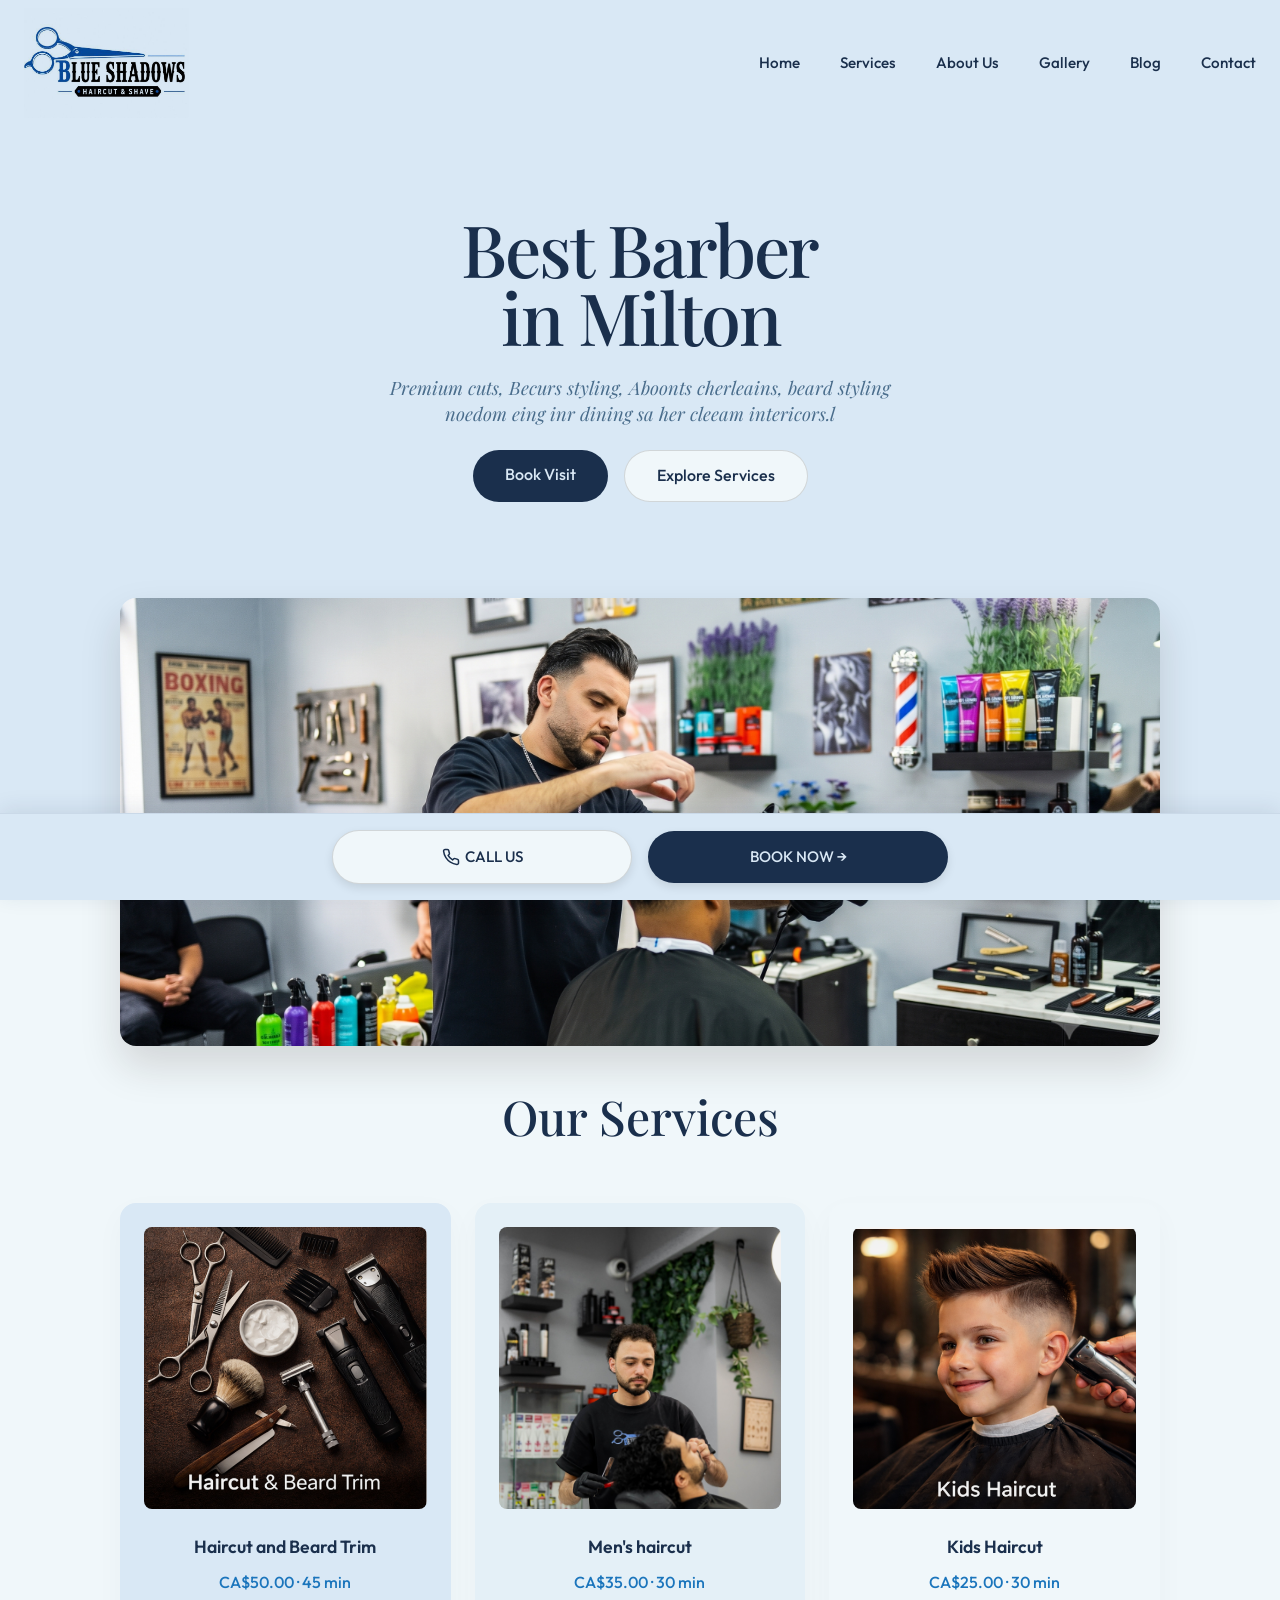
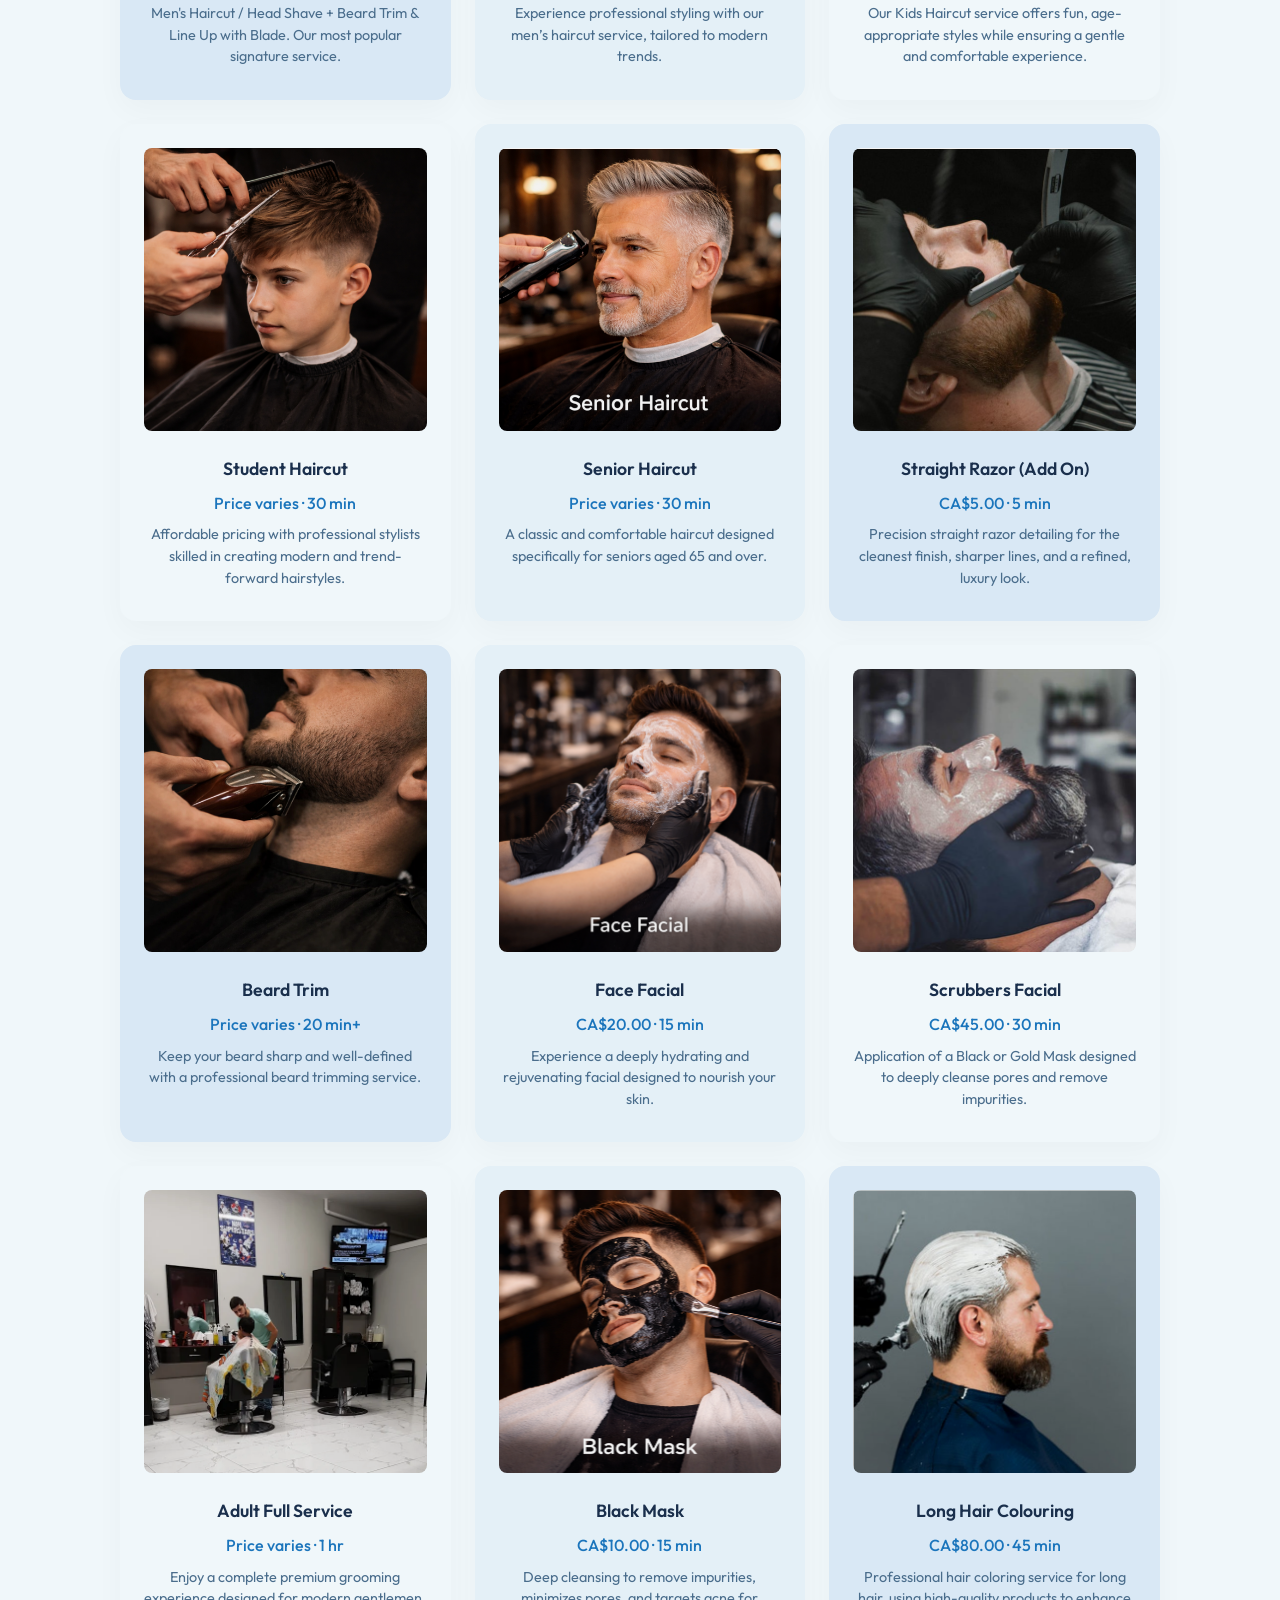
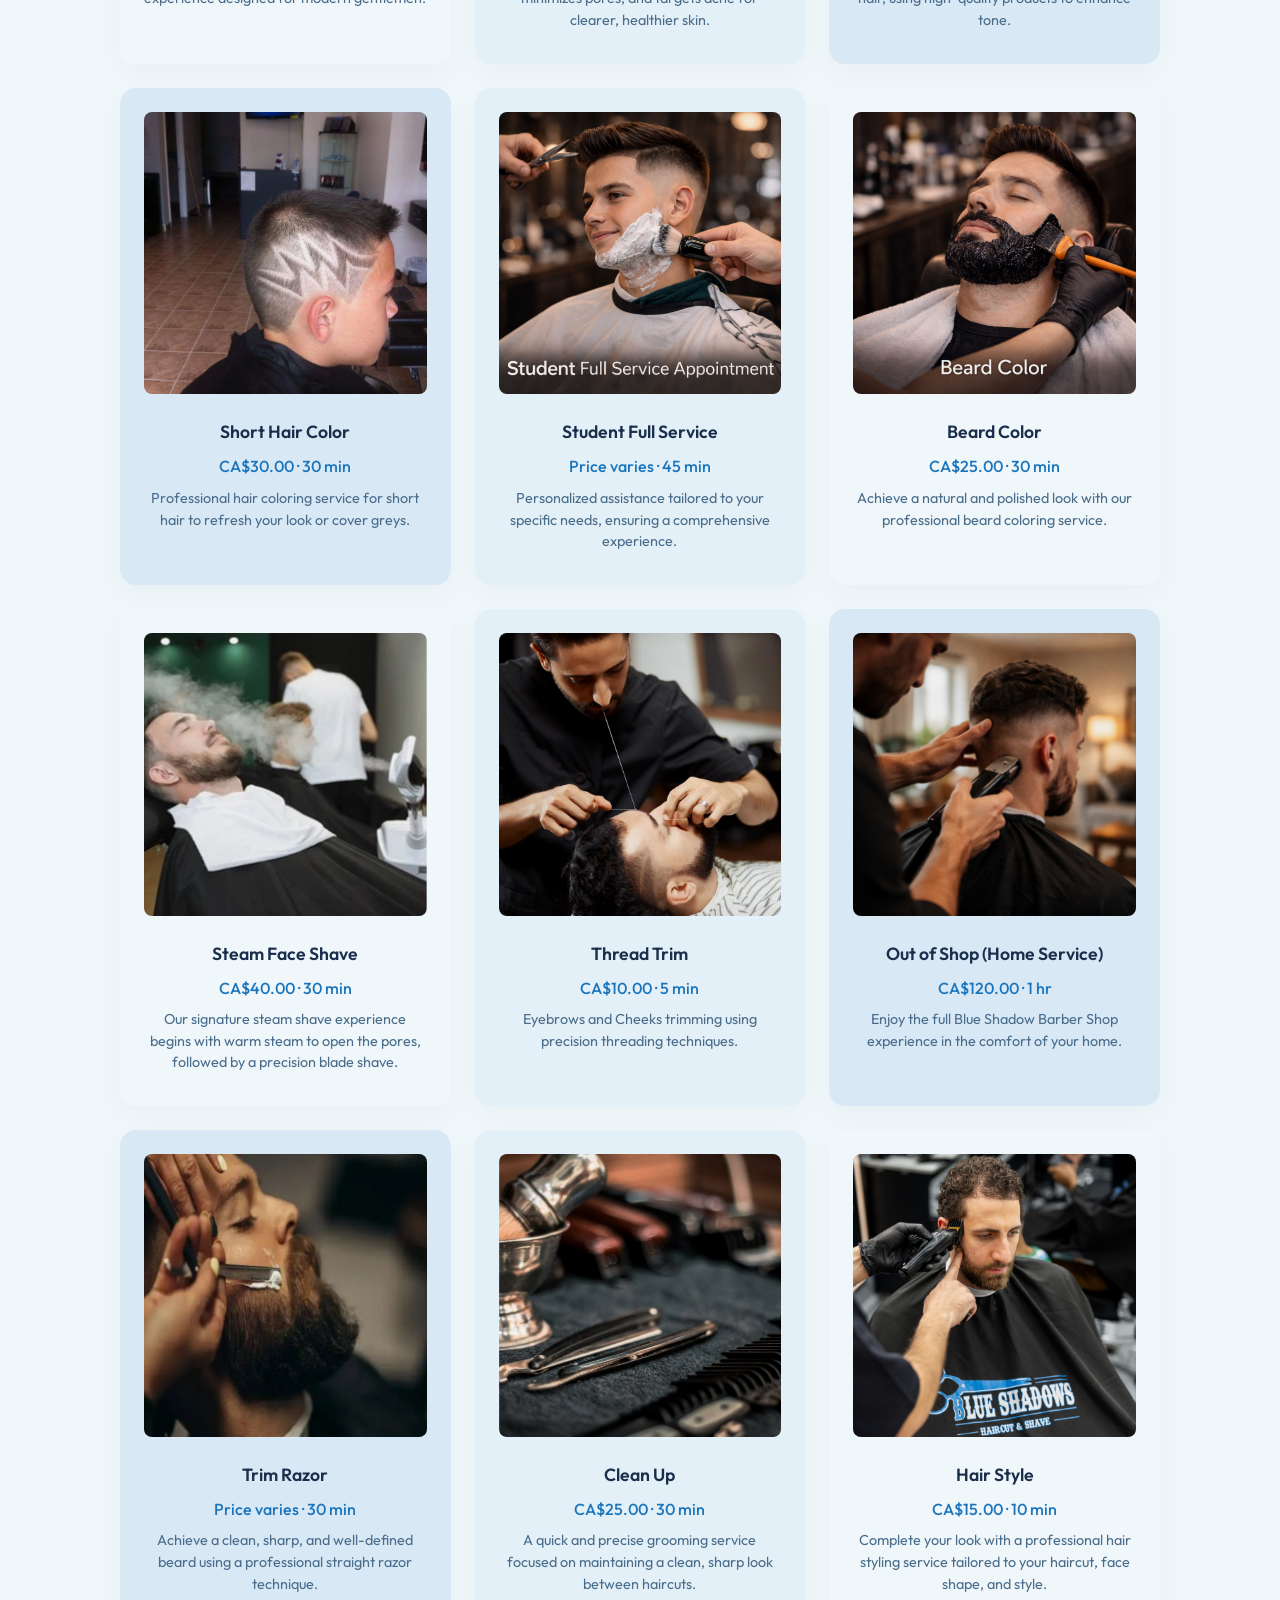
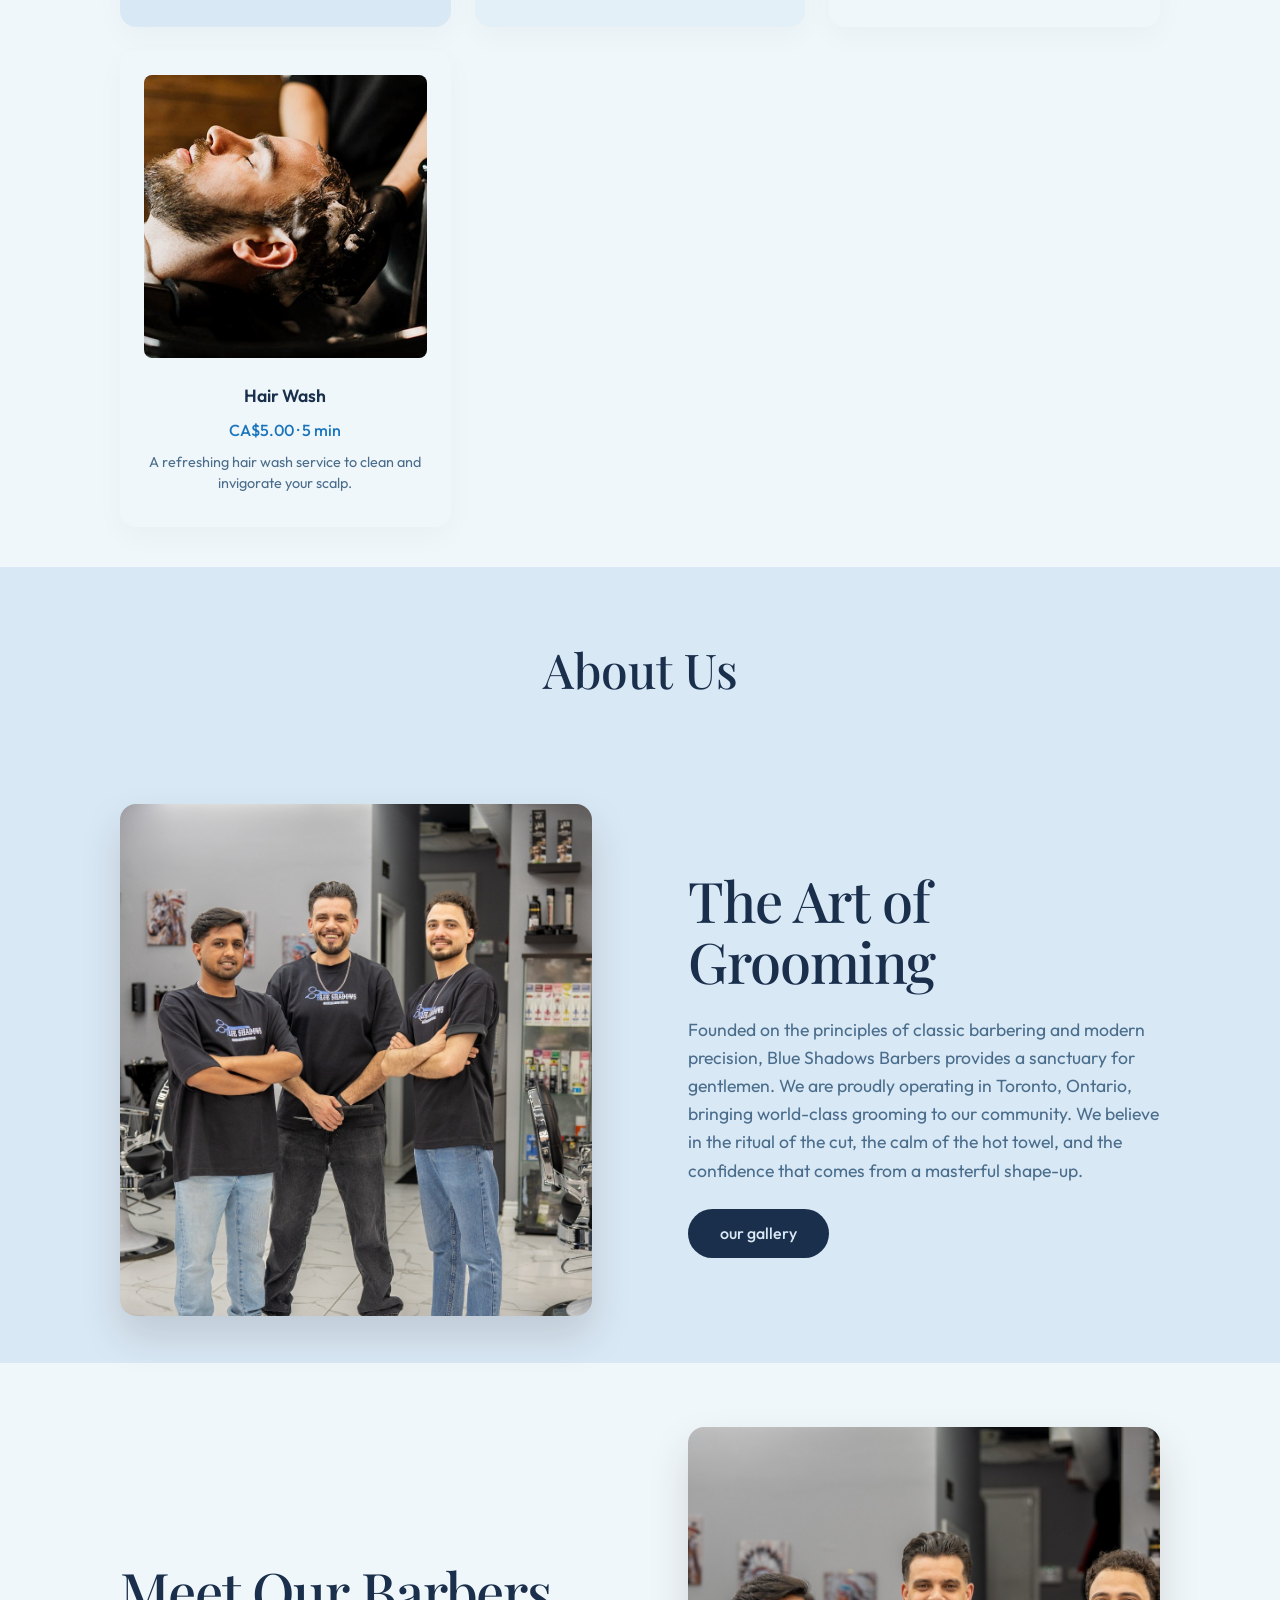
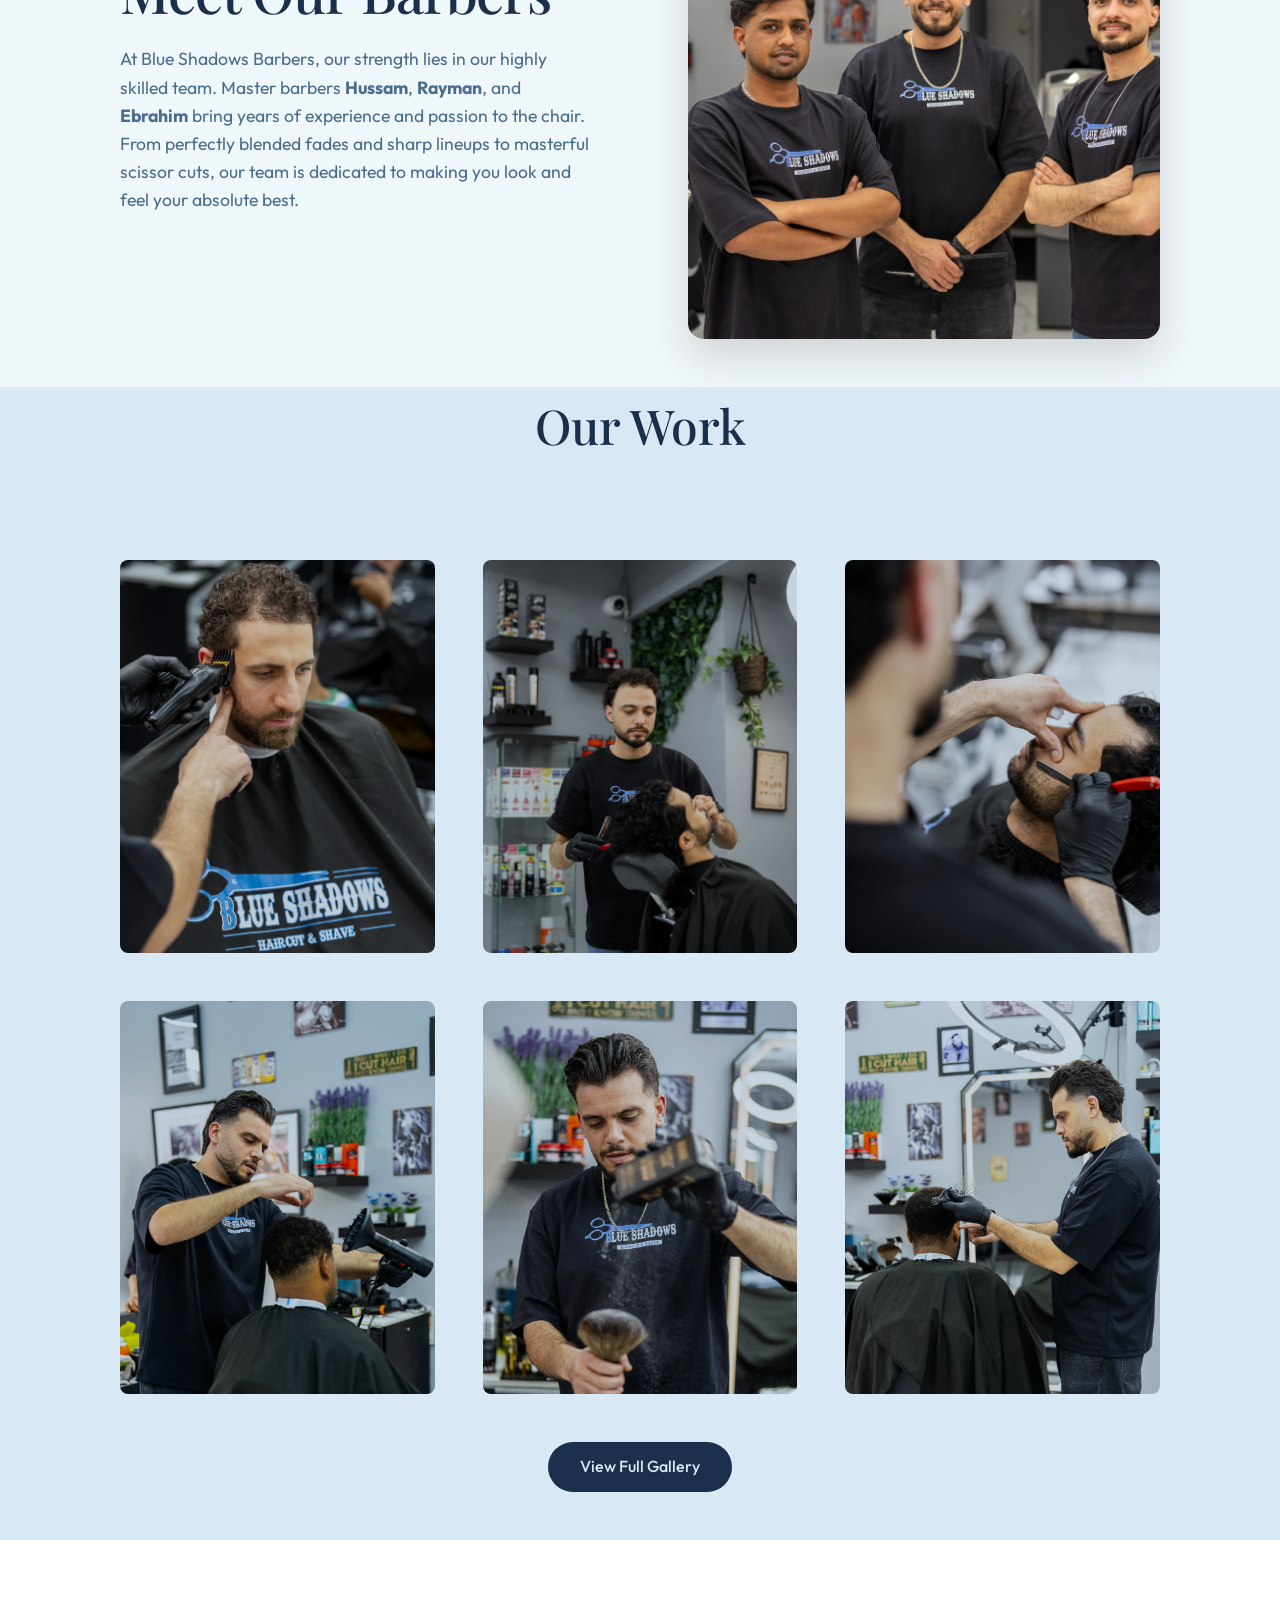
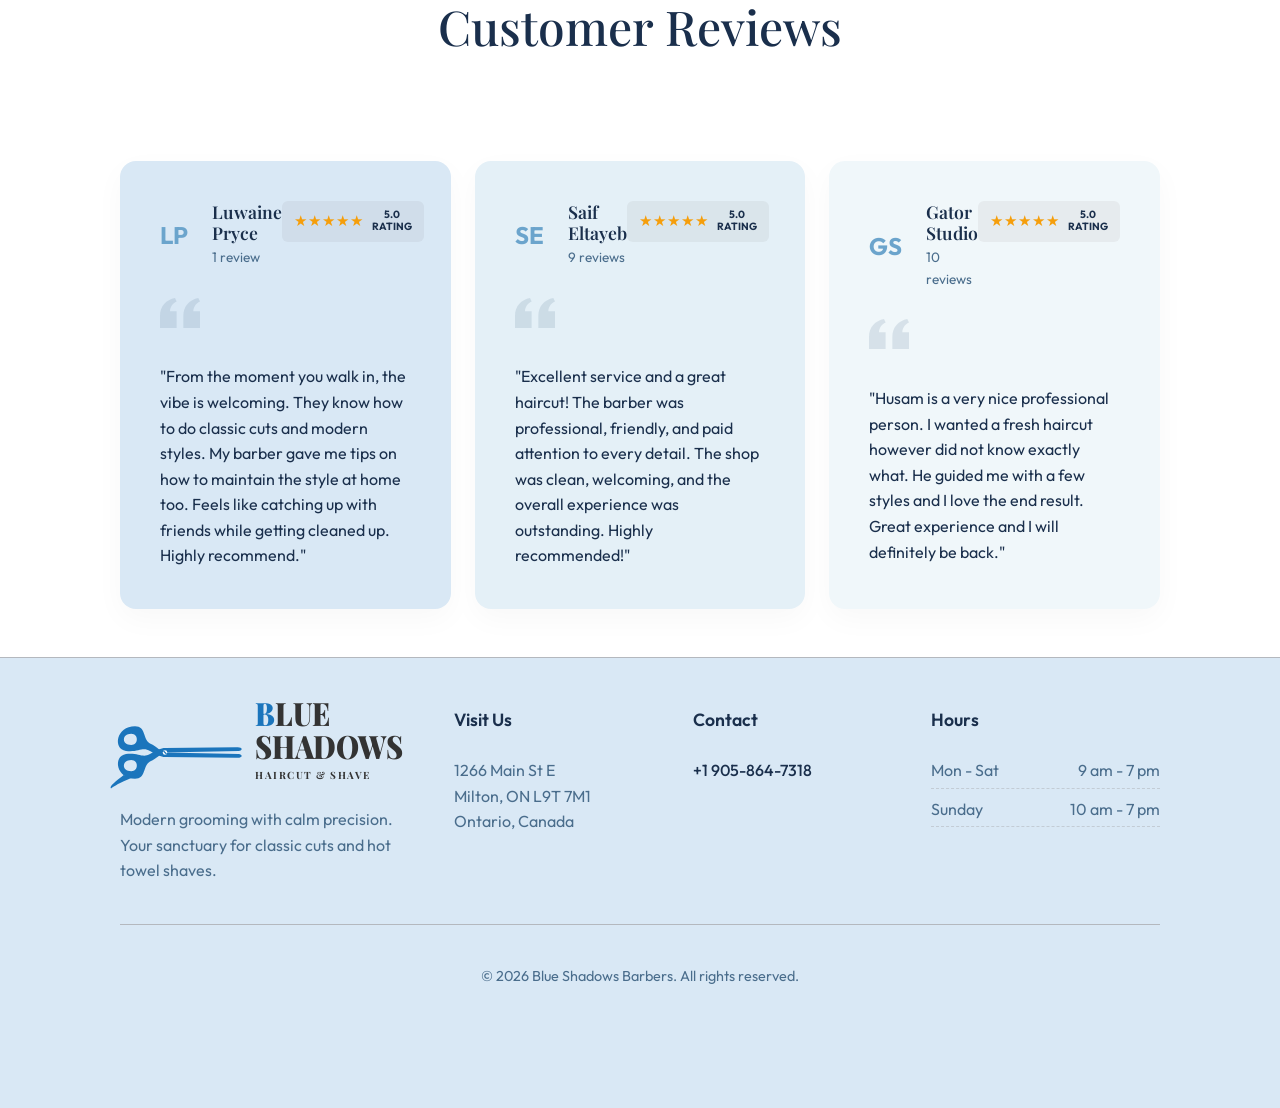
==== index.html @ 45655d0d "Update favicon to exact brand shears icon with SVG and PNG suite" ====
<!DOCTYPE html>
<html lang="en">
<head>
  <meta charset="UTF-8">
  <meta name="viewport" content="width=device-width, initial-scale=1.0">
  <meta name="description" content="Blue Shadows Barbers offers premium haircuts, beard styling, and modern grooming with calm precision. Book your visit today for a top-tier barbershop experience.">
  <meta name="keywords" content="barbershop, hair salon, men's grooming, haircut, beard styling, modern fade, Blue Shadows Barbers">
  <title>Blue Shadows Barbers</title>
  <link rel="preconnect" href="https://fonts.googleapis.com">
  <link rel="preconnect" href="https://fonts.gstatic.com" crossorigin>
  <link href="https://fonts.googleapis.com/css2?family=Outfit:wght@300;400;500;600&family=Playfair+Display:ital,wght@0,400;0,500;0,600;1,400;1,500&display=swap" rel="stylesheet">
  <link rel="stylesheet" href="style.css?v=11">

<!-- Google tag (gtag.js) -->
<script async src="https://www.googletagmanager.com/gtag/js?id=AW-17551570187"></script>
<script>
  window.dataLayer = window.dataLayer || [];
  function gtag(){dataLayer.push(arguments);}
  gtag('js', new Date());

  gtag('config', 'AW-17551570187');

  function gtag_report_conversion(url) {
    var callback = function () {
      if (typeof(url) != 'undefined') {
        window.open(url, '_blank');
      }
    };
    gtag('event', 'conversion', {
        'send_to': 'AW-17551570187/qe3NCIyTnPqCEIvqnrFB',
        'event_callback': callback
    });
    return false;
  }
</script>

  <!-- Favicon -->
  <link rel="icon" type="image/svg+xml" href="favicon.svg">
  <link rel="icon" type="image/x-icon" href="favicon.ico">
  <link rel="icon" type="image/png" sizes="32x32" href="favicon-32x32.png">
  <link rel="icon" type="image/png" sizes="16x16" href="favicon-16x16.png">
  <link rel="apple-touch-icon" sizes="180x180" href="apple-touch-icon.png">
  <link rel="manifest" href="site.webmanifest">
</head>
<body>
  
  <!-- HERO SECTION (Sand Background) -->
  <header class="section-hero">
    <nav class="navbar">
      <a href="index.html" class="brand-logo">
        <img src="logo-processed.png" alt="Blue Shadows Logo" class="custom-logo-img">
      </a>
      <div class="nav-links" id="navLinks">
        <a href="index.html">Home</a>
        <a href="#services">Services</a>
        <a href="#about">About Us</a>
        <a href="gallery.html">Gallery</a>
        <a href="blog.html">Blog</a>
        <a href="#contact">Contact</a>
      </div>
      <button class="menu-toggle" id="mobileMenuBtn" aria-label="Toggle navigation">
        <svg viewBox="0 0 24 24" fill="none" stroke="currentColor" stroke-width="2" stroke-linecap="round" stroke-linejoin="round">
          <line x1="3" y1="12" x2="21" y2="12"></line>
          <line x1="3" y1="6" x2="21" y2="6"></line>
          <line x1="3" y1="18" x2="21" y2="18"></line>
        </svg>
      </button>
    </nav>
    <div class="hero-content">
      <h1 class="hero-title">
        <span class="animate-flip-in-left" style="animation-delay: 0.1s;">Best Barber</span><br>
        <span class="animate-flip-in-right" style="animation-delay: 0.1s;">in Milton</span>
      </h1>
      <p class="hero-subtitle animate-fade-in-up" style="animation-delay: 0.3s;">Premium cuts, Becurs styling, Aboonts cherleains, beard styling<br>noedom eing inr dining sa her cleeam intericors.l</p>
      <div class="hero-buttons animate-fade-in-up" style="animation-delay: 0.5s;">
        <a href="https://book.squareup.com/appointments/d34rhdcazwo38t/location/L2K4HDPJ9GD77" class="btn btn-primary" target="_blank" onclick="gtag('event', 'conversion', {'send_to': 'AW-17551570187/qe3NCIyTnPqCEIvqnrFB'});" rel="noopener noreferrer">Book Visit</a>
        <a href="#services" class="btn btn-secondary">Explore Services</a>
      </div>
    </div>
    
    <!-- Hero Image overlapping the sections -->
    <div class="hero-image-container">
      <img src="hero-new.png" alt="Barbershop Interior" class="hero-image" />
    </div>
  </header>

  <!-- SERVICES SECTION (Cream Background) -->
  <section id="services" class="section-services">
    <div class="services-content">
      <h2 class="services-title reveal-flip-scroll">Our Services</h2>
      <div class="cards-grid">
        <div class="card card-dark">
          <img src="gallery images/haircut-beard.png" alt="Haircut and Beard Trim & lineup with blade" class="card-img" />
          <div class="card-body">
            <h3 class="card-title">Haircut and Beard Trim</h3>
            <div class="card-price">CA$50.00 &middot; 45 min</div>
            <p class="card-desc">Men's Haircut / Head Shave + Beard Trim & Line Up with Blade. Our most popular signature service.</p>
          </div>
        </div>
        <div class="card card-medium">
          <img src="gallery images/new_2.jpeg" alt="Men's haircut" class="card-img" />
          <div class="card-body">
            <h3 class="card-title">Men's haircut</h3>
            <div class="card-price">CA$35.00 &middot; 30 min</div>
            <p class="card-desc">Experience professional styling with our men’s haircut service, tailored to modern trends.</p>
          </div>
        </div>
        <div class="card card-light">
          <img src="gallery images/kids-haircut.png" alt="Kids Haircut" class="card-img" />
          <div class="card-body">
            <h3 class="card-title">Kids Haircut</h3>
            <div class="card-price">CA$25.00 &middot; 30 min</div>
            <p class="card-desc">Our Kids Haircut service offers fun, age-appropriate styles while ensuring a gentle and comfortable experience.</p>
          </div>
        </div>
        <div class="card card-light">
          <img src="gallery images/student-haircut.png" alt="Student Haircut" class="card-img" />
          <div class="card-body">
            <h3 class="card-title">Student Haircut</h3>
            <div class="card-price">Price varies &middot; 30 min</div>
            <p class="card-desc">Affordable pricing with professional stylists skilled in creating modern and trend-forward hairstyles.</p>
          </div>
        </div>
        <div class="card card-medium">
          <img src="gallery images/senior-haircut.png" alt="Senior Haircut" class="card-img" />
          <div class="card-body">
            <h3 class="card-title">Senior Haircut</h3>
            <div class="card-price">Price varies &middot; 30 min</div>
            <p class="card-desc">A classic and comfortable haircut designed specifically for seniors aged 65 and over.</p>
          </div>
        </div>
        <div class="card card-dark">
          <img src="gallery images/straight-razor.png" alt="Straight Razor (Add On)" class="card-img" />
          <div class="card-body">
            <h3 class="card-title">Straight Razor (Add On)</h3>
            <div class="card-price">CA$5.00 &middot; 5 min</div>
            <p class="card-desc">Precision straight razor detailing for the cleanest finish, sharper lines, and a refined, luxury look.</p>
          </div>
        </div>
        <div class="card card-dark">
          <img src="gallery images/beard-trim.png" alt="Beard Trim" class="card-img" />
          <div class="card-body">
            <h3 class="card-title">Beard Trim</h3>
            <div class="card-price">Price varies &middot; 20 min+</div>
            <p class="card-desc">Keep your beard sharp and well-defined with a professional beard trimming service.</p>
          </div>
        </div>
        <div class="card card-medium">
          <img src="gallery images/face-facial.png" alt="Face Facial" class="card-img" />
          <div class="card-body">
            <h3 class="card-title">Face Facial</h3>
            <div class="card-price">CA$20.00 &middot; 15 min</div>
            <p class="card-desc">Experience a deeply hydrating and rejuvenating facial designed to nourish your skin.</p>
          </div>
        </div>
        <div class="card card-light">
          <img src="gallery images/scrubbers-facial.png" alt="Scrubbers Facial" class="card-img" />
          <div class="card-body">
            <h3 class="card-title">Scrubbers Facial</h3>
            <div class="card-price">CA$45.00 &middot; 30 min</div>
            <p class="card-desc">Application of a Black or Gold Mask designed to deeply cleanse pores and remove impurities.</p>
          </div>
        </div>
        <div class="card card-light">
          <img src="gallery images/unnamed (4).webp" alt="Adult Full Service" class="card-img" />
          <div class="card-body">
            <h3 class="card-title">Adult Full Service</h3>
            <div class="card-price">Price varies &middot; 1 hr</div>
            <p class="card-desc">Enjoy a complete premium grooming experience designed for modern gentlemen.</p>
          </div>
        </div>
        <div class="card card-medium">
          <img src="gallery images/black-mask.png" alt="Black Mask" class="card-img" />
          <div class="card-body">
            <h3 class="card-title">Black Mask</h3>
            <div class="card-price">CA$10.00 &middot; 15 min</div>
            <p class="card-desc">Deep cleansing to remove impurities, minimizes pores, and targets acne for clearer, healthier skin.</p>
          </div>
        </div>
        <div class="card card-dark">
          <img src="gallery images/long-hair-coloring.png" alt="Long Hair Colouring" class="card-img" />
          <div class="card-body">
            <h3 class="card-title">Long Hair Colouring</h3>
            <div class="card-price">CA$80.00 &middot; 45 min</div>
            <p class="card-desc">Professional hair coloring service for long hair, using high-quality products to enhance tone.</p>
          </div>
        </div>
        <div class="card card-dark">
          <img src="gallery images/unnamed (8).webp" alt="Short Hair Color" class="card-img" />
          <div class="card-body">
            <h3 class="card-title">Short Hair Color</h3>
            <div class="card-price">CA$30.00 &middot; 30 min</div>
            <p class="card-desc">Professional hair coloring service for short hair to refresh your look or cover greys.</p>
          </div>
        </div>
        <div class="card card-medium">
          <img src="gallery images/student-full-service.png" alt="Student Full Service" class="card-img" />
          <div class="card-body">
            <h3 class="card-title">Student Full Service</h3>
            <div class="card-price">Price varies &middot; 45 min</div>
            <p class="card-desc">Personalized assistance tailored to your specific needs, ensuring a comprehensive experience.</p>
          </div>
        </div>
        <div class="card card-light">
          <img src="gallery images/beard-color.png" alt="Beard Color" class="card-img" />
          <div class="card-body">
            <h3 class="card-title">Beard Color</h3>
            <div class="card-price">CA$25.00 &middot; 30 min</div>
            <p class="card-desc">Achieve a natural and polished look with our professional beard coloring service.</p>
          </div>
        </div>
        <div class="card card-light">
          <img src="gallery images/steam-face-shave.png" alt="Steam Face Shave" class="card-img" />
          <div class="card-body">
            <h3 class="card-title">Steam Face Shave</h3>
            <div class="card-price">CA$40.00 &middot; 30 min</div>
            <p class="card-desc">Our signature steam shave experience begins with warm steam to open the pores, followed by a precision blade shave.</p>
          </div>
        </div>
        <div class="card card-medium">
          <img src="gallery images/thread-trim.png" alt="Thread Trim" class="card-img" />
          <div class="card-body">
            <h3 class="card-title">Thread Trim</h3>
            <div class="card-price">CA$10.00 &middot; 5 min</div>
            <p class="card-desc">Eyebrows and Cheeks trimming using precision threading techniques.</p>
          </div>
        </div>
        <div class="card card-dark">
          <img src="gallery images/out-of-shop.png" alt="Out of Shop" class="card-img" />
          <div class="card-body">
            <h3 class="card-title">Out of Shop (Home Service)</h3>
            <div class="card-price">CA$120.00 &middot; 1 hr</div>
            <p class="card-desc">Enjoy the full Blue Shadow Barber Shop experience in the comfort of your home.</p>
          </div>
        </div>
        <div class="card card-dark">
          <img src="gallery images/trim-razor.png" alt="Trim Razor" class="card-img" />
          <div class="card-body">
            <h3 class="card-title">Trim Razor</h3>
            <div class="card-price">Price varies &middot; 30 min</div>
            <p class="card-desc">Achieve a clean, sharp, and well-defined beard using a professional straight razor technique.</p>
          </div>
        </div>
        <div class="card card-medium">
          <img src="gallery images/clean-up.png" alt="Clean Up" class="card-img" />
          <div class="card-body">
            <h3 class="card-title">Clean Up</h3>
            <div class="card-price">CA$25.00 &middot; 30 min</div>
            <p class="card-desc">A quick and precise grooming service focused on maintaining a clean, sharp look between haircuts.</p>
          </div>
        </div>
        <div class="card card-light">
          <img src="gallery images/new_1.jpeg" alt="Hair Style" class="card-img" />
          <div class="card-body">
            <h3 class="card-title">Hair Style</h3>
            <div class="card-price">CA$15.00 &middot; 10 min</div>
            <p class="card-desc">Complete your look with a professional hair styling service tailored to your haircut, face shape, and style.</p>
          </div>
        </div>
        <div class="card card-light">
          <img src="gallery images/hair-wash.png" alt="Hair Wash" class="card-img" />
          <div class="card-body">
            <h3 class="card-title">Hair Wash</h3>
            <div class="card-price">CA$5.00 &middot; 5 min</div>
            <p class="card-desc">A refreshing hair wash service to clean and invigorate your scalp.</p>
          </div>
        </div>
      </div>
    </div>
  </section>

  <!-- ABOUT US SECTION -->
  <section id="about" class="section-about">
    <h2 class="services-title reveal-heading" style="margin-bottom: var(--space-4xl);">About Us</h2>
    <div class="about-container">
      <div class="about-image-wrapper">
        <img src="about-new.jpeg" alt="Blue Shadows Founders" class="about-image" />
      </div>
      <div class="about-text">
        <h2 class="section-title reveal-from-left">The Art of Grooming</h2>
        <p class="about-description">
          Founded on the principles of classic barbering and modern precision, Blue Shadows Barbers provides a sanctuary for gentlemen. We are proudly operating in Toronto, Ontario, bringing world-class grooming to our community. We believe in the ritual of the cut, the calm of the hot towel, and the confidence that comes from a masterful shape-up.
        </p>
        <a href="gallery.html" class="btn btn-primary">our gallery</a>
      </div>
    </div>
  </section>

  <!-- OUR TEAM SECTION -->
  <section id="team" class="section-about" style="background-color: var(--color-bg-secondary);">
    <div class="about-container">
      <div class="about-text">
        <h2 class="section-title reveal-flip-scroll">Meet Our Barbers</h2>
        <p class="about-description">
          At Blue Shadows Barbers, our strength lies in our highly skilled team. Master barbers <strong>Hussam</strong>, <strong>Rayman</strong>, and <strong>Ebrahim</strong> bring years of experience and passion to the chair. From perfectly blended fades and sharp lineups to masterful scissor cuts, our team is dedicated to making you look and feel your absolute best.
        </p>
      </div>
      <div class="about-image-wrapper">
        <img src="team.jpeg" alt="Hussam, Rayman, and Ebrahim - Our Barbers" class="about-image" />
      </div>
    </div>
  </section>

  <!-- HOME GALLERY SECTION -->
  <section id="gallery" class="section-reviews" style="background-color: var(--color-bg-primary); padding: 0 var(--space-md) var(--space-2xl);">
    <div style="max-width: 1040px; margin: 0 auto; width: 100%;">
      <h2 class="services-title reveal-heading" style="text-align: center; margin-bottom: var(--space-4xl);">Our Work</h2>
      <div class="gallery-grid">
        <div class="gallery-item"><div class="gallery-img-wrapper" style="overflow:hidden; border-radius:8px;"><img src="gallery images/new_1.jpeg" alt="Gallery Image 1" class="gallery-img" style="width:100%; height:100%; object-fit:cover; object-position:top;"></div></div>
        <div class="gallery-item"><div class="gallery-img-wrapper" style="overflow:hidden; border-radius:8px;"><img src="gallery images/new_2.jpeg" alt="Gallery Image 2" class="gallery-img" style="width:100%; height:100%; object-fit:cover; object-position:top;"></div></div>
        <div class="gallery-item"><div class="gallery-img-wrapper" style="overflow:hidden; border-radius:8px;"><img src="gallery images/new_3.jpeg" alt="Gallery Image 3" class="gallery-img" style="width:100%; height:100%; object-fit:cover; object-position:top;"></div></div>
        <div class="gallery-item"><div class="gallery-img-wrapper" style="overflow:hidden; border-radius:8px;"><img src="gallery images/new_4.jpeg" alt="Gallery Image 4" class="gallery-img" style="width:100%; height:100%; object-fit:cover; object-position:top;"></div></div>
        <div class="gallery-item"><div class="gallery-img-wrapper" style="overflow:hidden; border-radius:8px;"><img src="gallery images/new_5.jpeg" alt="Gallery Image 5" class="gallery-img" style="width:100%; height:100%; object-fit:cover; object-position:top;"></div></div>
        <div class="gallery-item"><div class="gallery-img-wrapper" style="overflow:hidden; border-radius:8px;"><img src="gallery images/new_6.jpeg" alt="Gallery Image 6" class="gallery-img" style="width:100%; height:100%; object-fit:cover; object-position:top;"></div></div>
      </div>
      <div style="text-align: center; margin-top: var(--space-2xl);">
        <a href="gallery.html" class="btn btn-primary">View Full Gallery</a>
      </div>
    </div>
  </section>

  <!-- CUSTOMER REVIEWS SECTION -->
  <section class="section-reviews" style="background-color: #FFFFFF; padding: var(--space-2xl) var(--space-md);">
    <div style="max-width: 1040px; margin: 0 auto; width: 100%;">
      <h2 class="services-title" style="text-align: center; margin-bottom: var(--space-4xl);">Customer Reviews</h2>
      <div class="cards-grid">
        <!-- Review 1 -->
        <div class="card card-dark" style="align-items: flex-start; justify-content: flex-start; padding: var(--space-xl); height: auto;">
          <div style="width: 100%;">
            <div style="display: flex; justify-content: space-between; align-items: flex-start; margin-bottom: var(--space-md); width: 100%;">
              <div style="display: flex; gap: var(--space-md); align-items: center;">
                <div style="font-family: var(--font-sans); font-weight: 700; font-size: 1.5rem; color: var(--color-accent); line-height: 1;">LP</div>
                <div>
                  <div style="font-family: var(--font-serif); font-weight: 600; font-size: 1.1rem; color: var(--color-text-primary); line-height: 1.2;">Luwaine<br>Pryce</div>
                  <div style="font-family: var(--font-sans); font-size: 0.85rem; color: var(--color-text-secondary); margin-top: 4px;">1 review</div>
                </div>
              </div>
              <div style="display: flex; align-items: center; gap: 8px; background-color: rgba(38,28,20,0.05); padding: 8px 12px; border-radius: 6px;">
                <span style="color: #F59E0B; font-size: 0.95rem; letter-spacing: 1px;">★★★★★</span>
                <div style="font-family: var(--font-sans); font-weight: 700; font-size: 0.65rem; color: var(--color-text-primary); line-height: 1.2; text-align: center;">5.0<br>RATING</div>
              </div>
            </div>
            
            <svg style="width: 40px; height: 40px; margin-bottom: var(--space-md); opacity: 0.15;" fill="var(--color-text-secondary)" viewBox="0 0 24 24">
              <path d="M14.017 21v-7.391c0-5.704 3.731-9.57 8.983-10.609l.995 2.151c-2.432.917-3.995 3.638-3.995 5.849h4v10h-9.983zm-14.017 0v-7.391c0-5.704 3.748-9.57 9-10.609l.996 2.151c-2.433.917-3.996 3.638-3.996 5.849h3.983v10h-9.983z"/>
            </svg>
            
            <p style="font-family: var(--font-sans); font-size: 1rem; color: var(--color-text-primary); line-height: 1.6;">
              "From the moment you walk in, the vibe is welcoming. They know how to do classic cuts and modern styles. My barber gave me tips on how to maintain the style at home too. Feels like catching up with friends while getting cleaned up. Highly recommend."
            </p>
          </div>
        </div>
        
        <!-- Review 2 -->
        <div class="card card-medium" style="align-items: flex-start; justify-content: flex-start; padding: var(--space-xl); height: auto;">
          <div style="width: 100%;">
            <div style="display: flex; justify-content: space-between; align-items: flex-start; margin-bottom: var(--space-md); width: 100%;">
              <div style="display: flex; gap: var(--space-md); align-items: center;">
                <div style="font-family: var(--font-sans); font-weight: 700; font-size: 1.5rem; color: var(--color-accent); line-height: 1;">SE</div>
                <div>
                  <div style="font-family: var(--font-serif); font-weight: 600; font-size: 1.1rem; color: var(--color-text-primary); line-height: 1.2;">Saif<br>Eltayeb</div>
                  <div style="font-family: var(--font-sans); font-size: 0.85rem; color: var(--color-text-secondary); margin-top: 4px;">9 reviews</div>
                </div>
              </div>
              <div style="display: flex; align-items: center; gap: 8px; background-color: rgba(38,28,20,0.05); padding: 8px 12px; border-radius: 6px;">
                <span style="color: #F59E0B; font-size: 0.95rem; letter-spacing: 1px;">★★★★★</span>
                <div style="font-family: var(--font-sans); font-weight: 700; font-size: 0.65rem; color: var(--color-text-primary); line-height: 1.2; text-align: center;">5.0<br>RATING</div>
              </div>
            </div>
            
            <svg style="width: 40px; height: 40px; margin-bottom: var(--space-md); opacity: 0.15;" fill="var(--color-text-secondary)" viewBox="0 0 24 24">
              <path d="M14.017 21v-7.391c0-5.704 3.731-9.57 8.983-10.609l.995 2.151c-2.432.917-3.995 3.638-3.995 5.849h4v10h-9.983zm-14.017 0v-7.391c0-5.704 3.748-9.57 9-10.609l.996 2.151c-2.433.917-3.996 3.638-3.996 5.849h3.983v10h-9.983z"/>
            </svg>
            
            <p style="font-family: var(--font-sans); font-size: 1rem; color: var(--color-text-primary); line-height: 1.6;">
              "Excellent service and a great haircut! The barber was professional, friendly, and paid attention to every detail. The shop was clean, welcoming, and the overall experience was outstanding. Highly recommended!"
            </p>
          </div>
        </div>
        <!-- Review 3 -->
        <div class="card card-light" style="align-items: flex-start; justify-content: flex-start; padding: var(--space-xl); height: auto;">
          <div style="width: 100%;">
            <div style="display: flex; justify-content: space-between; align-items: flex-start; margin-bottom: var(--space-md); width: 100%;">
              <div style="display: flex; gap: var(--space-md); align-items: center;">
                <div style="font-family: var(--font-sans); font-weight: 700; font-size: 1.5rem; color: var(--color-accent); line-height: 1;">GS</div>
                <div>
                  <div style="font-family: var(--font-serif); font-weight: 600; font-size: 1.1rem; color: var(--color-text-primary); line-height: 1.2;">Gator<br>Studio</div>
                  <div style="font-family: var(--font-sans); font-size: 0.85rem; color: var(--color-text-secondary); margin-top: 4px;">10 reviews</div>
                </div>
              </div>
              <div style="display: flex; align-items: center; gap: 8px; background-color: rgba(38,28,20,0.05); padding: 8px 12px; border-radius: 6px;">
                <span style="color: #F59E0B; font-size: 0.95rem; letter-spacing: 1px;">★★★★★</span>
                <div style="font-family: var(--font-sans); font-weight: 700; font-size: 0.65rem; color: var(--color-text-primary); line-height: 1.2; text-align: center;">5.0<br>RATING</div>
              </div>
            </div>
            
            <svg style="width: 40px; height: 40px; margin-bottom: var(--space-md); opacity: 0.15;" fill="var(--color-text-secondary)" viewBox="0 0 24 24">
              <path d="M14.017 21v-7.391c0-5.704 3.731-9.57 8.983-10.609l.995 2.151c-2.432.917-3.995 3.638-3.995 5.849h4v10h-9.983zm-14.017 0v-7.391c0-5.704 3.748-9.57 9-10.609l.996 2.151c-2.433.917-3.996 3.638-3.996 5.849h3.983v10h-9.983z"/>
            </svg>
            
            <p style="font-family: var(--font-sans); font-size: 1rem; color: var(--color-text-primary); line-height: 1.6;">
              "Husam is a very nice professional person. I wanted a fresh haircut however did not know exactly what. He guided me with a few styles and I love the end result. Great experience and I will definitely be back."
            </p>
          </div>
        </div>
      </div>
    </div>
  </section>

<!-- CALL TO ACTION -->
<section class="section-cta">
  <div class="container text-center reveal-item">
    <h2 class="serif-huge text-light">READY FOR<br>YOUR NEXT CUT?</h2>
    <p class="cta-subtext">Book your appointment and experience precision grooming done properly.</p>
    <div class="cta-buttons">
      <a href="https://book.squareup.com/appointments/d34rhdcazwo38t/location/L2K4HDPJ9GD77" target="_blank" onclick="gtag('event', 'conversion', {'send_to': 'AW-17551570187/qe3NCIyTnPqCEIvqnrFB'});" class="btn btn-primary">BOOK YOUR APPOINTMENT &rarr;</a>
      <a href="tel:+19058647318" onclick="gtag('event', 'conversion', {'send_to': 'AW-17551570187/qe3NCIyTnPqCEIvqnrFB'});" class="btn btn-secondary" style="border-color: #D9E8F5; color: #F0F7FA; background: transparent;">CALL US</a>
    </div>
  </div>
</section>

  <!-- FOOTER SECTION (Sand Background) -->
  <footer id="contact" class="section-footer">
    <div class="footer-container">
      <div class="footer-col">
        <a href="index.html" class="brand-logo" style="margin-bottom: var(--space-xs);">
          <div class="brand-icon">
            <svg viewBox="0 0 200 100" xmlns="http://www.w3.org/2000/svg">
              <g fill="#1B75BC" fill-rule="evenodd">
                <path d="M 40 15 C 15 15, 10 45, 28 48 C 45 50, 50 42, 60 48 C 68 53, 75 56, 80 56 L 175 57 C 183 58, 185 53, 178 52 L 80 50 C 75 50, 70 42, 60 38 C 50 32, 55 15, 40 15 Z M 35 25 C 45 25, 45 40, 35 40 C 22 40, 22 25, 35 25 Z" />
                <path d="M 40 85 C 15 85, 10 55, 28 52 C 45 50, 50 58, 60 52 C 68 47, 75 44, 80 44 L 175 43 C 183 42, 185 47, 178 48 L 80 50 C 75 50, 70 58, 60 62 C 50 68, 55 85, 40 85 Z M 35 75 C 45 75, 45 60, 35 60 C 22 60, 22 75, 35 75 Z" />
                <path d="M 25 80 C 15 88, 5 95, 8 98 C 12 95, 20 90, 35 84 Z" />
              </g>
              <circle cx="80" cy="50" r="3" fill="#FFFFFF" />
              <line x1="78" y1="48" x2="82" y2="52" stroke="#1B75BC" stroke-width="1.5" />
            </svg>
          </div>
          <div class="brand-text">
            <div class="brand-title"><span class="text-blue">B</span><span class="text-dark">LUE SHADOWS</span></div>
            <div class="brand-subtitle">HAIRCUT & SHAVE</div>
          </div>
        </a>
        <p class="footer-text">Modern grooming with calm precision. Your sanctuary for classic cuts and hot towel shaves.</p>
      </div>
      <div class="footer-col">
        <h4 class="footer-heading">Visit Us</h4>
        <p class="footer-text">1266 Main St E<br>Milton, ON L9T 7M1<br>Ontario, Canada</p>
      </div>
      <div class="footer-col">
        <h4 class="footer-heading">Contact</h4>
        <p class="footer-text">
          <a href="tel:+19058647318" class="footer-link">+1 905-864-7318</a>
        </p>
      </div>
      <div class="footer-col">
        <h4 class="footer-heading">Hours</h4>
        <ul class="footer-hours">
          <li><span>Mon - Sat</span><span>9 am - 7 pm</span></li>
          <li><span>Sunday</span><span>10 am - 7 pm</span></li>
        </ul>
      </div>
    </div>
    <div class="footer-bottom">
      <p>&copy; 2026 Blue Shadows Barbers. All rights reserved.</p>
    </div>
  </footer>

  <script>
    const mobileMenuBtn = document.getElementById('mobileMenuBtn');
    const navLinks = document.getElementById('navLinks');
    
    mobileMenuBtn.addEventListener('click', () => {
      navLinks.classList.toggle('active');
    });

    // High-end Scroll Reveal Animation
    document.addEventListener('DOMContentLoaded', () => {
      const observerOptions = {
        root: null,
        rootMargin: '0px',
        threshold: 0.15 // Trigger when 15% of the element is visible
      };

      const observer = new IntersectionObserver((entries, observer) => {
        entries.forEach(entry => {
          if (entry.isIntersecting) {
            entry.target.classList.add('revealed');
            observer.unobserve(entry.target);
          }
        });
      }, observerOptions);

      // Select elements to reveal
      const revealElements = document.querySelectorAll('.card, .gallery-item, .reveal-heading, .reveal-flip-scroll, .reveal-from-left');
      
      revealElements.forEach((el, index) => {
        // Add hidden class initially if not already styled for reveal
        if (!el.classList.contains('reveal-heading') && !el.classList.contains('reveal-flip-scroll') && !el.classList.contains('reveal-from-left')) {
          el.classList.add('reveal-hidden');
        }
        
        // Add a slight stagger delay based on column index (for 3 column grid)
        const delay = (index % 3) * 0.15;
        // Apply delay to both transform and opacity (and box-shadow for cards)
        if (el.classList.contains('reveal-heading') || el.classList.contains('reveal-flip-scroll') || el.classList.contains('reveal-from-left')) {
          el.style.transitionDelay = '0s';
        } else {
          el.style.transitionDelay = `${delay}s, ${delay}s, ${delay}s`;
        }
        
        observer.observe(el);
      });
    });
  </script>

<!-- STICKY FOOTER CTA -->
<div class="sticky-footer-cta">
  <a href="tel:+19058647318" onclick="gtag('event', 'conversion', {'send_to': 'AW-17551570187/qe3NCIyTnPqCEIvqnrFB'});" class="btn btn-secondary sticky-btn">
    <svg viewBox="0 0 24 24" width="18" height="18" stroke="currentColor" stroke-width="2" fill="none" stroke-linecap="round" stroke-linejoin="round" style="vertical-align: sub; margin-right: 5px;"><path d="M22 16.92v3a2 2 0 0 1-2.18 2 19.79 19.79 0 0 1-8.63-3.07 19.5 19.5 0 0 1-6-6 19.79 19.79 0 0 1-3.07-8.67A2 2 0 0 1 4.11 2h3a2 2 0 0 1 2 1.72 12.84 12.84 0 0 0 .7 2.81 2 2 0 0 1-.45 2.11L8.09 9.91a16 16 0 0 0 6 6l1.27-1.27a2 2 0 0 1 2.11-.45 12.84 12.84 0 0 0 2.81.7A2 2 0 0 1 22 16.92z"></path></svg>
    CALL US
  </a>
  <a href="https://book.squareup.com/appointments/d34rhdcazwo38t/location/L2K4HDPJ9GD77" target="_blank" onclick="gtag('event', 'conversion', {'send_to': 'AW-17551570187/qe3NCIyTnPqCEIvqnrFB'});" rel="noopener noreferrer" class="btn btn-primary sticky-btn">
    BOOK NOW &rarr;
  </a>
</div>

</body>
</html>
---- style.css ----
:root {
  /* Colors - Untouched */
  --color-bg-primary: #D9E8F5;
  --color-bg-secondary: #F0F7FA;
  --color-text-primary: #1A2F4C;
  --color-text-secondary: #4A6D8C;
  --color-accent: #6BA4CC;
  
  /* Typography - Untouched */
  --font-serif: 'Playfair Display', serif;
  --font-sans: 'Outfit', sans-serif;

  /* Spacing System (Strict 8pt/4pt linear scale) */
  --space-2xs: 4px;
  --space-xs: 8px;
  --space-sm: 16px;
  --space-md: 24px;
  --space-lg: 32px;
  --space-xl: 40px;
  --space-2xl: 48px;
  --space-3xl: 64px;
  --space-4xl: 96px;
  --space-5xl: 128px;
  --space-6xl: 256px;
  --space-7xl: 320px;
}

* {
  margin: 0;
  padding: 0;
  box-sizing: border-box;
}

html {
  scroll-behavior: smooth;
  overflow-x: hidden;
}

body {
  font-family: var(--font-sans);
  color: var(--color-text-primary);
  background-color: var(--color-bg-primary);
  line-height: 1.6;
  overflow-x: hidden;
}

/* =========================================
   LAYOUT WRAPPERS & SECTIONS
   ========================================= */

.section-hero {
  background-color: var(--color-bg-primary);
  /* Replaced arbitrary 40px with a very tight 8px token for top padding */
  padding: var(--space-xs) var(--space-md) var(--space-7xl) var(--space-md);
  position: relative;
  display: flex;
  flex-direction: column;
  align-items: center;
  /* Replaced navbar bottom margin with parent Flex gap */
  gap: var(--space-4xl); 
}

.section-services {
  background-color: var(--color-bg-secondary);
  /* Top padding clears overlapping image */
  padding: var(--space-6xl) var(--space-md) var(--space-xl) var(--space-md);
  position: relative;
  display: flex;
  flex-direction: column;
  align-items: center;
}

.section-footer {
  background-color: var(--color-bg-primary);
  padding: var(--space-3xl) var(--space-md);
  display: flex;
  flex-direction: column;
  align-items: center;
}

/* =========================================
   HERO IMAGE OVERLAP
   ========================================= */

.hero-image-container {
  position: absolute;
  /* Snapped -225px to -224px (8pt grid: 8 * 28) */
  bottom: -224px; 
  /* Calc accounts for horizontal section padding (24px * 2) */
  width: calc(100% - var(--space-2xl)); 
  max-width: 1040px;
  display: flex;
  justify-content: center;
  z-index: 10;
}

.hero-image {
  width: 100%;
  /* Snapped 450px to 448px (8pt grid: 8 * 56) */
  height: 448px; 
  object-fit: cover;
  border-radius: var(--space-sm);
  box-shadow: 0 20px 40px rgba(38, 28, 20, 0.15);
}

/* =========================================
   TYPOGRAPHY & CONTENT BLOCKS
   ========================================= */

.hero-content {
  display: flex;
  flex-direction: column;
  align-items: center;
  text-align: center;
  /* Removed individual margins from leaf text nodes, pushed to parent gap */
  gap: var(--space-md); 
}

.hero-title {
  font-family: var(--font-serif);
  font-size: 4.5rem;
  font-weight: 500;
  line-height: 0.95;
  letter-spacing: -0.03em;
  /* Margin removed in favor of parent flex gap */
}

.hero-subtitle {
  font-family: var(--font-serif);
  font-style: italic;
  font-size: 1.15rem;
  color: var(--color-text-secondary);
  max-width: 600px;
  line-height: 1.4;
  /* Margin removed in favor of parent flex gap */
}

.services-content {
  width: 100%;
  max-width: 1040px;
  display: flex;
  flex-direction: column;
  align-items: center;
  /* Replaced title margin with parent gap */
  gap: var(--space-2xl); 
}

.services-title {
  font-family: var(--font-serif);
  font-size: 3rem;
  font-weight: 500;
  /* Margin removed */
}

/* =========================================
   BUTTONS
   ========================================= */

.hero-buttons {
  display: flex;
  /* 16px gap */
  gap: var(--space-sm); 
  justify-content: center;
}

.btn {
  /* Standardized to 12px (4pt scale) and 32px (8pt scale) */
  padding: 12px var(--space-lg); 
  border-radius: var(--space-xl);
  font-weight: 500;
  font-size: 1rem;
  cursor: pointer;
  border: none;
  font-family: var(--font-sans);
  transition: opacity 0.2s ease, transform 0.2s ease;
  display: inline-block;
  text-decoration: none;
  text-align: center;
}

.btn:hover {
  opacity: 0.9;
  transform: translateY(-1px);
}

.btn-primary {
  background-color: var(--color-text-primary);
  color: var(--color-bg-primary);
}

.btn-secondary {
  background-color: var(--color-bg-secondary);
  color: var(--color-text-primary);
  border: 1px solid rgba(38, 28, 20, 0.15);
}

/* =========================================
   CARDS GRID
   ========================================= */

.cards-grid {
  display: grid;
  grid-template-columns: repeat(3, 1fr);
  /* 24px gap */
  gap: var(--space-md); 
  width: 100%;
}

.card {
  height: auto;
  border-radius: var(--space-sm);
  overflow: hidden; 
  display: flex;
  flex-direction: column;
  align-items: center;
  justify-content: flex-start;
  gap: var(--space-md);
  padding: var(--space-md) var(--space-md) var(--space-lg); 
  box-shadow: 0 10px 30px rgba(38, 28, 20, 0.03);
  transition: transform 0.8s cubic-bezier(0.165, 0.84, 0.44, 1), box-shadow 0.8s cubic-bezier(0.165, 0.84, 0.44, 1), opacity 0.8s ease;
}

.card:hover {
  transform: translateY(-8px);
  box-shadow: 0 20px 40px rgba(38, 28, 20, 0.12);
}

.card-dark {
  background-color: var(--color-bg-primary);
}

.card-medium {
  background-color: #E4F0F7;
}

.card-light {
  background-color: var(--color-bg-secondary);
}

.card-img {
  width: 100%; 
  aspect-ratio: 1 / 1; 
  height: auto;
  object-fit: cover;
  object-position: top;
  border-radius: var(--space-xs); 
  transition: filter 0.8s cubic-bezier(0.165, 0.84, 0.44, 1);
  filter: brightness(0.95) contrast(1.02);
}

.card:hover .card-img {
  filter: brightness(1.05) contrast(1.1);
}

.card-body {
  display: flex;
  flex-direction: column;
  align-items: center;
  gap: var(--space-xs);
  text-align: center;
  width: 100%;
}

.card-title {
  font-family: var(--font-sans);
  font-weight: 600;
  font-size: 1.1rem;
  color: var(--color-text-primary);
}

.card-price {
  font-family: var(--font-sans);
  font-weight: 500;
  font-size: 1rem;
  color: #1B75BC; /* Brand Blue */
}

.card-desc {
  font-family: var(--font-sans);
  font-size: 0.9rem;
  color: var(--color-text-secondary);
  line-height: 1.5;
}

/* =========================================
   NAVIGATION & FOOTER
   ========================================= */

.navbar {
  width: 100%;
  max-width: 100%; /* Pushed to extreme edges */
  display: flex;
  justify-content: space-between;
  align-items: center;
  /* margin-bottom removed, pushed to parent section flex gap */
}

.brand-logo {
  display: flex;
  align-items: center;
  text-decoration: none;
}

.custom-logo-img {
  height: 110px;
  width: auto;
  object-fit: contain;
}

.brand-icon {
  position: relative;
  margin-left: -15px;
  margin-bottom: -15px;
  z-index: 10;
  pointer-events: none;
}

.brand-icon svg {
  width: 150px;
  height: 75px;
  display: block;
}

.brand-text {
  display: flex;
  flex-direction: column;
  position: relative;
  z-index: 1;
}

.brand-title {
  font-family: var(--font-serif);
  font-size: 28px;
  font-weight: 900;
  line-height: 1;
  text-transform: uppercase;
  letter-spacing: 0;
  transform: scaleY(1.15);
  transform-origin: bottom left;
  margin-bottom: 5px;
}

.text-blue {
  color: #1B75BC;
}

.text-dark {
  color: #333333;
}

.brand-subtitle {
  font-family: var(--font-serif);
  font-size: 10px;
  font-weight: 700;
  color: #333333;
  text-transform: uppercase;
  letter-spacing: 1.5px;
}

.nav-links {
  display: flex;
  gap: var(--space-xl); /* 40px gap */
}

.nav-links a {
  text-decoration: none;
  color: var(--color-text-primary);
  font-family: var(--font-sans);
  font-weight: 500;
  font-size: 0.95rem;
  transition: opacity 0.2s ease;
}

.nav-links a:hover {
  opacity: 0.6;
}

/* =========================================
   FOOTER SECTION
   ========================================= */

.section-footer {
  background-color: var(--color-bg-primary);
  padding: var(--space-2xl) var(--space-md) var(--space-xl);
  display: flex;
  flex-direction: column;
  align-items: center;
  border-top: 1px solid rgba(68, 43, 27, 0.25);
}

.footer-container {
  width: 100%;
  max-width: 1040px;
  display: grid;
  grid-template-columns: 1.5fr 1fr 1fr 1.2fr;
  gap: var(--space-2xl);
  margin-bottom: var(--space-xl);
}

.footer-col {
  display: flex;
  flex-direction: column;
  gap: var(--space-sm);
}

/* Replaced by .brand-logo */

.footer-heading {
  font-family: var(--font-sans);
  font-weight: 600;
  font-size: 1.1rem;
  color: var(--color-text-primary);
  margin-bottom: var(--space-xs);
}

.footer-text {
  font-size: 1rem;
  color: var(--color-text-secondary);
  line-height: 1.6;
}

.footer-link {
  color: var(--color-text-primary);
  text-decoration: none;
  font-weight: 500;
  transition: opacity 0.2s;
}

.footer-link:hover {
  opacity: 0.7;
}

.footer-hours {
  list-style: none;
  display: flex;
  flex-direction: column;
  gap: var(--space-xs);
}

.footer-hours li {
  display: flex;
  justify-content: space-between;
  font-size: 1rem;
  color: var(--color-text-secondary);
  border-bottom: 1px dashed rgba(68, 43, 27, 0.15);
  padding-bottom: 4px;
}

.footer-bottom {
  width: 100%;
  max-width: 1040px;
  text-align: center;
  padding-top: var(--space-xl);
  border-top: 1px solid rgba(68, 43, 27, 0.25);
  font-size: 0.9rem;
  color: var(--color-text-secondary);
}

/* =========================================
   ABOUT SECTION
   ========================================= */

.section-about {
  background-color: var(--color-bg-primary);
  padding: var(--space-3xl) var(--space-md) var(--space-xl) var(--space-md);
  display: flex;
  flex-direction: column;
  align-items: center;
}

.about-container {
  width: 100%;
  max-width: 1040px;
  display: flex;
  gap: var(--space-4xl); /* 96px gap */
  align-items: center;
}

.about-image-wrapper {
  flex: 1;
}

.about-image {
  width: 100%;
  height: 512px; /* 8pt grid */
  object-fit: cover;
  object-position: top center; /* Prevents heads from being cut off */
  border-radius: var(--space-sm);
  box-shadow: 0 20px 40px rgba(38, 28, 20, 0.15);
}

.about-text {
  flex: 1;
  display: flex;
  flex-direction: column;
  align-items: flex-start;
  gap: var(--space-md);
}

.section-title {
  font-family: var(--font-serif);
  font-size: 3.5rem;
  font-weight: 500;
  line-height: 1.1;
  letter-spacing: -0.02em;
  color: var(--color-text-primary);
}

.about-description {
  font-size: 1.1rem;
  color: var(--color-text-secondary);
  line-height: 1.6;
  max-width: 480px;
}

/* =========================================
   GALLERY PAGE
   ========================================= */

.section-gallery-header {
  background-color: var(--color-bg-primary);
  padding: var(--space-xl) var(--space-md) var(--space-2xl) var(--space-md);
  display: flex;
  flex-direction: column;
  align-items: center;
}

.gallery-title-wrapper {
  margin-top: var(--space-4xl);
  display: flex;
  flex-direction: column;
  align-items: center;
  text-align: center;
  gap: var(--space-sm);
}

.section-gallery {
  background-color: var(--color-bg-secondary);
  padding: var(--space-3xl) var(--space-md) var(--space-6xl) var(--space-md);
  display: flex;
  justify-content: center;
}

.gallery-grid {
  width: 100%;
  max-width: 1040px;
  display: grid;
  grid-template-columns: repeat(3, 1fr);
  gap: var(--space-2xl);
}

.gallery-item {
  display: flex;
  flex-direction: column;
  gap: var(--space-md);
  transition: transform 0.8s cubic-bezier(0.165, 0.84, 0.44, 1), opacity 0.8s ease;
}

.gallery-img-wrapper {
  width: 100%;
  aspect-ratio: 4 / 5;
  background-color: var(--color-bg-primary);
  border-radius: var(--space-sm);
  overflow: hidden;
}

.gallery-img {
  width: 100%;
  height: 100%;
  object-fit: cover;
  object-position: top;
  mix-blend-mode: multiply;
  transition: transform 1.2s cubic-bezier(0.2, 0, 0.2, 1), filter 1.2s cubic-bezier(0.2, 0, 0.2, 1);
  filter: brightness(0.92);
}

.gallery-item:hover .gallery-img,
.gallery-img-wrapper:hover .gallery-img {
  transform: scale(1.08);
  filter: brightness(1.05);
}

.gallery-desc {
  font-family: var(--font-sans);
  font-size: 1.05rem;
  color: var(--color-text-secondary);
  line-height: 1.5;
}

/* =========================================
   HAMBURGER MENU
   ========================================= */
.menu-toggle {
  display: none;
  background: none;
  border: none;
  color: var(--color-text-primary);
  cursor: pointer;
  width: 32px;
  height: 32px;
  z-index: 110;
}

.menu-toggle svg {
  width: 100%;
  height: 100%;
}

/* =========================================
   MOBILE RESPONSIVENESS
   ========================================= */
@media (max-width: 768px) {
  .section-hero {
    padding: var(--space-xs) var(--space-sm) var(--space-5xl) var(--space-sm);
    gap: var(--space-2xl);
  }

  .navbar {
    flex-direction: row;
    position: relative;
    gap: 0;
  }
  
  .menu-toggle {
    display: block;
  }
  
  .brand-logo {
    margin-right: 0;
  }

  .nav-links {
    position: absolute;
    top: 100%;
    left: 0;
    width: 100%;
    background-color: rgba(217, 232, 245, 0.85); /* Light blue tint */
    backdrop-filter: blur(15px);
    -webkit-backdrop-filter: blur(15px);
    flex-direction: column;
    padding: var(--space-md);
    box-shadow: 0 10px 20px rgba(38, 28, 20, 0.1);
    z-index: 100;
    gap: var(--space-md);
    display: none;
    border-radius: var(--space-sm);
    margin-top: var(--space-sm);
  }

  .nav-links.active {
    display: flex;
  }

  .hero-content {
    padding-bottom: 150px; /* Space for hero image overlap */
  }

  .hero-image-container {
    bottom: -100px;
    width: calc(100% - var(--space-md));
  }

  .hero-image {
    height: 300px;
  }

  .section-services {
    padding-top: 150px; /* Clear hero image overlap */
  }

  .cards-grid, 
  .gallery-grid, 
  .footer-container {
    grid-template-columns: 1fr;
    gap: var(--space-xl);
  }

  .section-title {
    font-size: 2rem;
  }

  .hero-title {
    font-size: 2.2rem;
  }

  .services-title {
    font-size: 2.2rem;
  }
  
  .about-container {
    flex-direction: column;
    text-align: center;
  }
  
  .about-text {
    align-items: center;
  }

  .about-image {
    height: 350px;
  }

  .footer-container {
    grid-template-columns: 1fr;
    text-align: center;
  }

  .footer-col {
    align-items: center;
  }
}

/* =========================================
   MOBILE STICKY BAR
   ========================================= */

/* =========================================
   ANIMATIONS
   ========================================= */

@keyframes fadeInUp {
  from {
    opacity: 0;
    transform: translateY(30px);
  }
  to {
    opacity: 1;
    transform: translateY(0);
  }
}

.animate-fade-in-up {
  opacity: 0;
  animation: fadeInUp 0.8s cubic-bezier(0.2, 0.8, 0.2, 1) forwards;
}

@keyframes flipIn {
  from {
    opacity: 0;
    transform: perspective(600px) rotateX(360deg);
  }
  to {
    opacity: 1;
    transform: perspective(600px) rotateX(0deg);
  }
}

.animate-flip-in {
  opacity: 0;
  animation: flipIn 1s cubic-bezier(0.175, 0.885, 0.32, 1.275) forwards;
}

.reveal-heading {
  opacity: 0;
  transform: translateY(40px);
  transition: opacity 0.8s ease, transform 0.8s ease;
}
.reveal-heading.revealed {
  opacity: 1;
  transform: translateY(0);
}

.reveal-from-left {
  opacity: 0;
  transform: translateX(-150px);
  transition: opacity 0.8s ease, transform 0.8s ease;
}
.reveal-from-left.revealed {
  opacity: 1;
  transform: translateX(0);
}

.reveal-flip-scroll {
  opacity: 0;
  transform: perspective(600px) rotateX(360deg);
  transition: opacity 1s cubic-bezier(0.175, 0.885, 0.32, 1.275), transform 1s cubic-bezier(0.175, 0.885, 0.32, 1.275);
}
.reveal-flip-scroll.revealed {
  opacity: 1;
  transform: perspective(600px) rotateX(0deg);
}

@keyframes flipInLeft {
  from {
    opacity: 0;
    transform: perspective(600px) translateX(-100vw) rotateY(-360deg);
  }
  to {
    opacity: 1;
    transform: perspective(600px) translateX(0) rotateY(0deg);
  }
}
@keyframes flipInRight {
  from {
    opacity: 0;
    transform: perspective(600px) translateX(100vw) rotateY(360deg);
  }
  to {
    opacity: 1;
    transform: perspective(600px) translateX(0) rotateY(0deg);
  }
}
.animate-flip-in-left {
  display: inline-block;
  opacity: 0;
  animation: flipInLeft 1.2s cubic-bezier(0.175, 0.885, 0.32, 1.275) forwards;
}
.animate-flip-in-right {
  display: inline-block;
  opacity: 0;
  animation: flipInRight 1.2s cubic-bezier(0.175, 0.885, 0.32, 1.275) forwards;
}

/* Card dispersal animations */
.reveal-hidden {
  opacity: 0;
  transition: opacity 1s cubic-bezier(0.175, 0.885, 0.32, 1), transform 1s cubic-bezier(0.175, 0.885, 0.32, 1.275) !important;
}

@media (min-width: 769px) {
  .cards-grid .card.reveal-hidden:not(.revealed):nth-child(3n+1),
  .gallery-grid .gallery-item.reveal-hidden:not(.revealed):nth-child(3n+1) {
    transform: translateX(calc(100% + var(--space-md))) !important;
  }
  .cards-grid .card.reveal-hidden:not(.revealed):nth-child(3n+2),
  .gallery-grid .gallery-item.reveal-hidden:not(.revealed):nth-child(3n+2) {
    transform: translateY(150px) !important;
  }
  .cards-grid .card.reveal-hidden:not(.revealed):nth-child(3n),
  .gallery-grid .gallery-item.reveal-hidden:not(.revealed):nth-child(3n) {
    transform: translateX(calc(-100% - var(--space-md))) !important;
  }
}

@media (max-width: 768px) {
  .cards-grid .card.reveal-hidden:not(.revealed):nth-child(odd),
  .gallery-grid .gallery-item.reveal-hidden:not(.revealed):nth-child(odd) {
    transform: translateX(-150px) !important;
  }
  .cards-grid .card.reveal-hidden:not(.revealed):nth-child(even),
  .gallery-grid .gallery-item.reveal-hidden:not(.revealed):nth-child(even) {
    transform: translateX(150px) !important;
  }
}

.reveal-hidden.revealed {
  opacity: 1 !important;
  transform: translate(0, 0) !important;
}
 . r e v e a l - h i d d e n  
   o p a c i t y :   0 ;   t r a n s f o r m :   t r a n s l a t e Y ( 4 0 p x ) ;    
 . r e v e a l - h i d d e n . r e v e a l e d  
   o p a c i t y :   1 ;   t r a n s f o r m :   t r a n s l a t e Y ( 0 ) ;    
 

/* =========================================
   BLOG STYLES
   ========================================= */

.blog-content h2 {
  font-family: var(--font-serif);
  font-size: 2.2rem;
  margin-top: var(--space-2xl);
  margin-bottom: var(--space-sm);
  color: var(--color-text-primary);
}

.blog-content p {
  margin-bottom: var(--space-md);
}


/* =========================================
   STICKY FOOTER CTA
   ========================================= */
.sticky-footer-cta {
  position: fixed;
  bottom: 0;
  left: 0;
  width: 100%;
  background-color: var(--color-bg-primary);
  box-shadow: 0 -4px 20px rgba(26, 47, 76, 0.1);
  display: flex;
  justify-content: center;
  align-items: center;
  gap: var(--space-sm);
  padding: var(--space-sm) var(--space-md);
  z-index: 9999;
  border-top: 1px solid rgba(26, 47, 76, 0.08);
}

.sticky-btn {
  flex: 1;
  max-width: 300px;
  display: flex;
  justify-content: center;
  align-items: center;
  font-size: 0.95rem;
  padding: 14px var(--space-md);
  box-shadow: 0 4px 10px rgba(0,0,0,0.1);
}

/* Adjust body padding so content isn't hidden behind the sticky footer */
body {
  padding-bottom: 80px;
}

@media (max-width: 480px) {
  .sticky-btn {
    font-size: 0.85rem;
    padding: 12px var(--space-xs);
  }
}


/* Hide old CTA section on desktop */
@media (min-width: 769px) {
  .section-cta {
    display: none !important;
  }
}
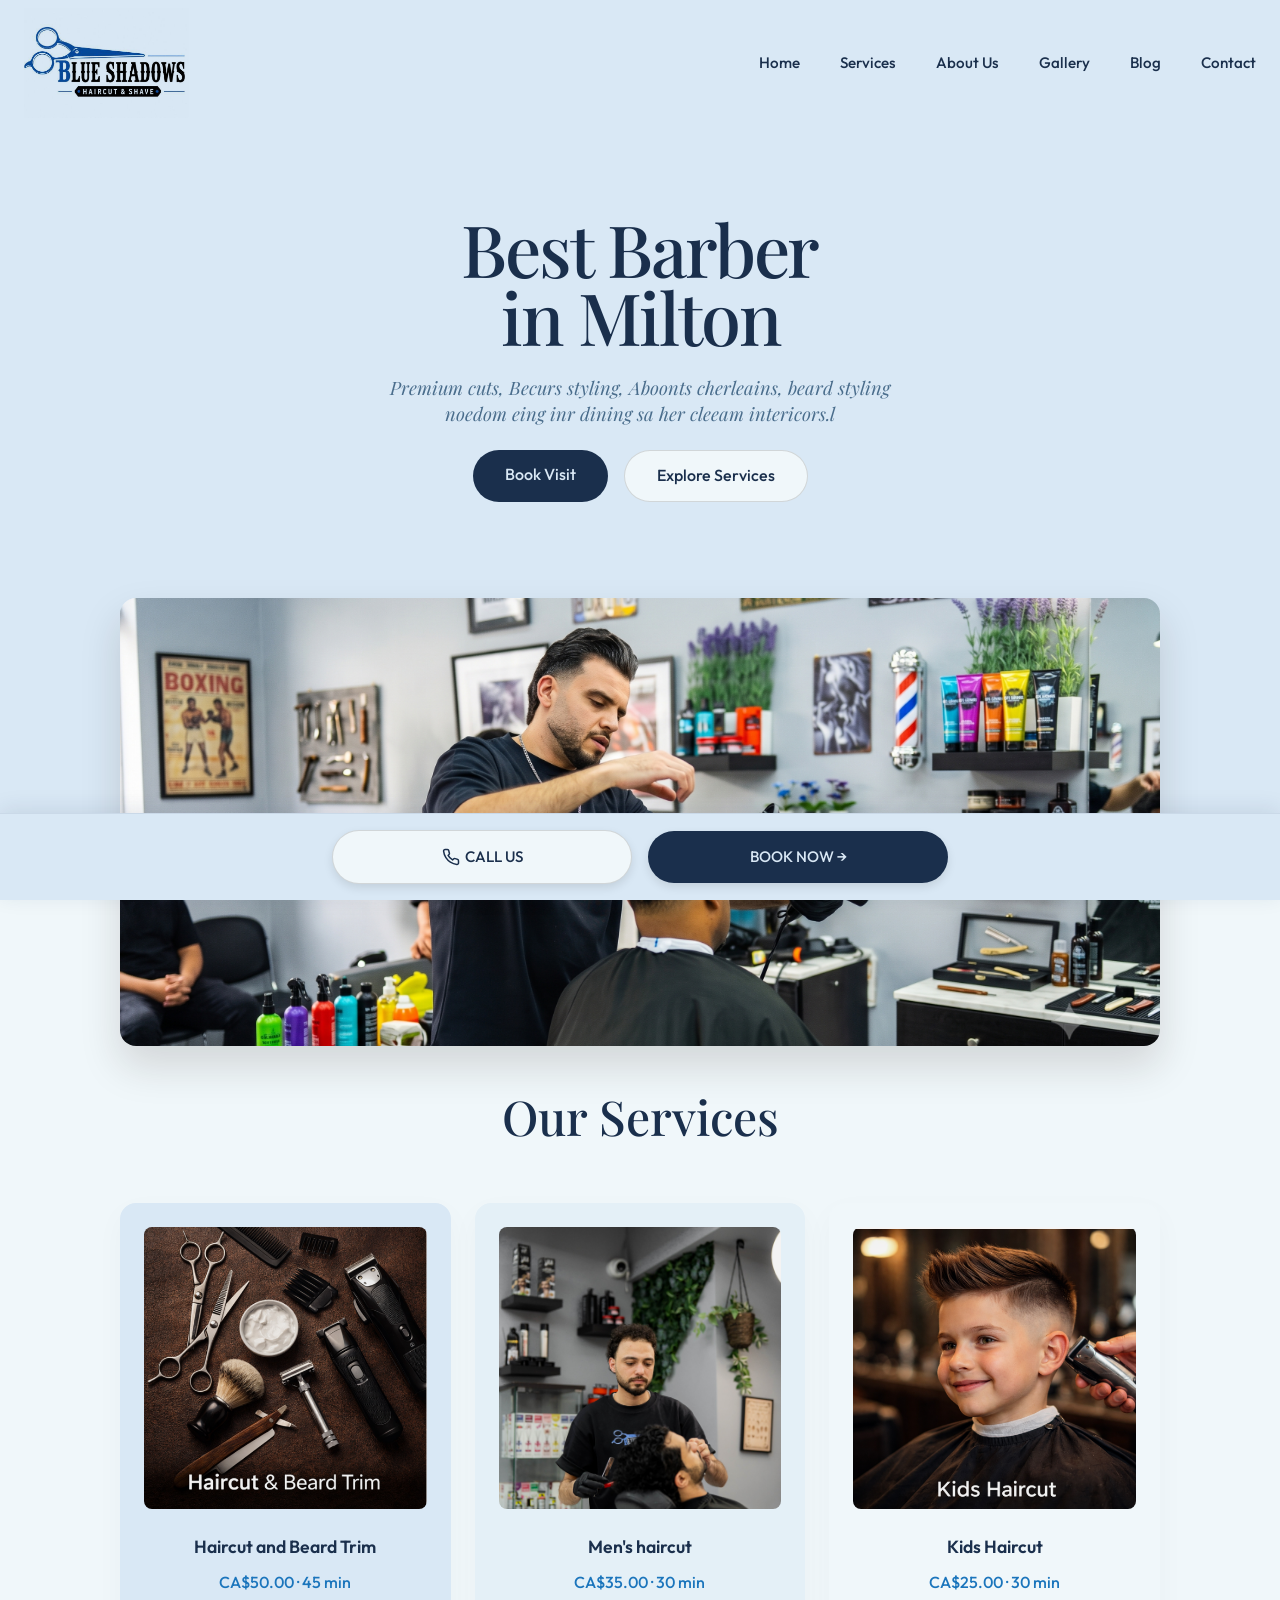
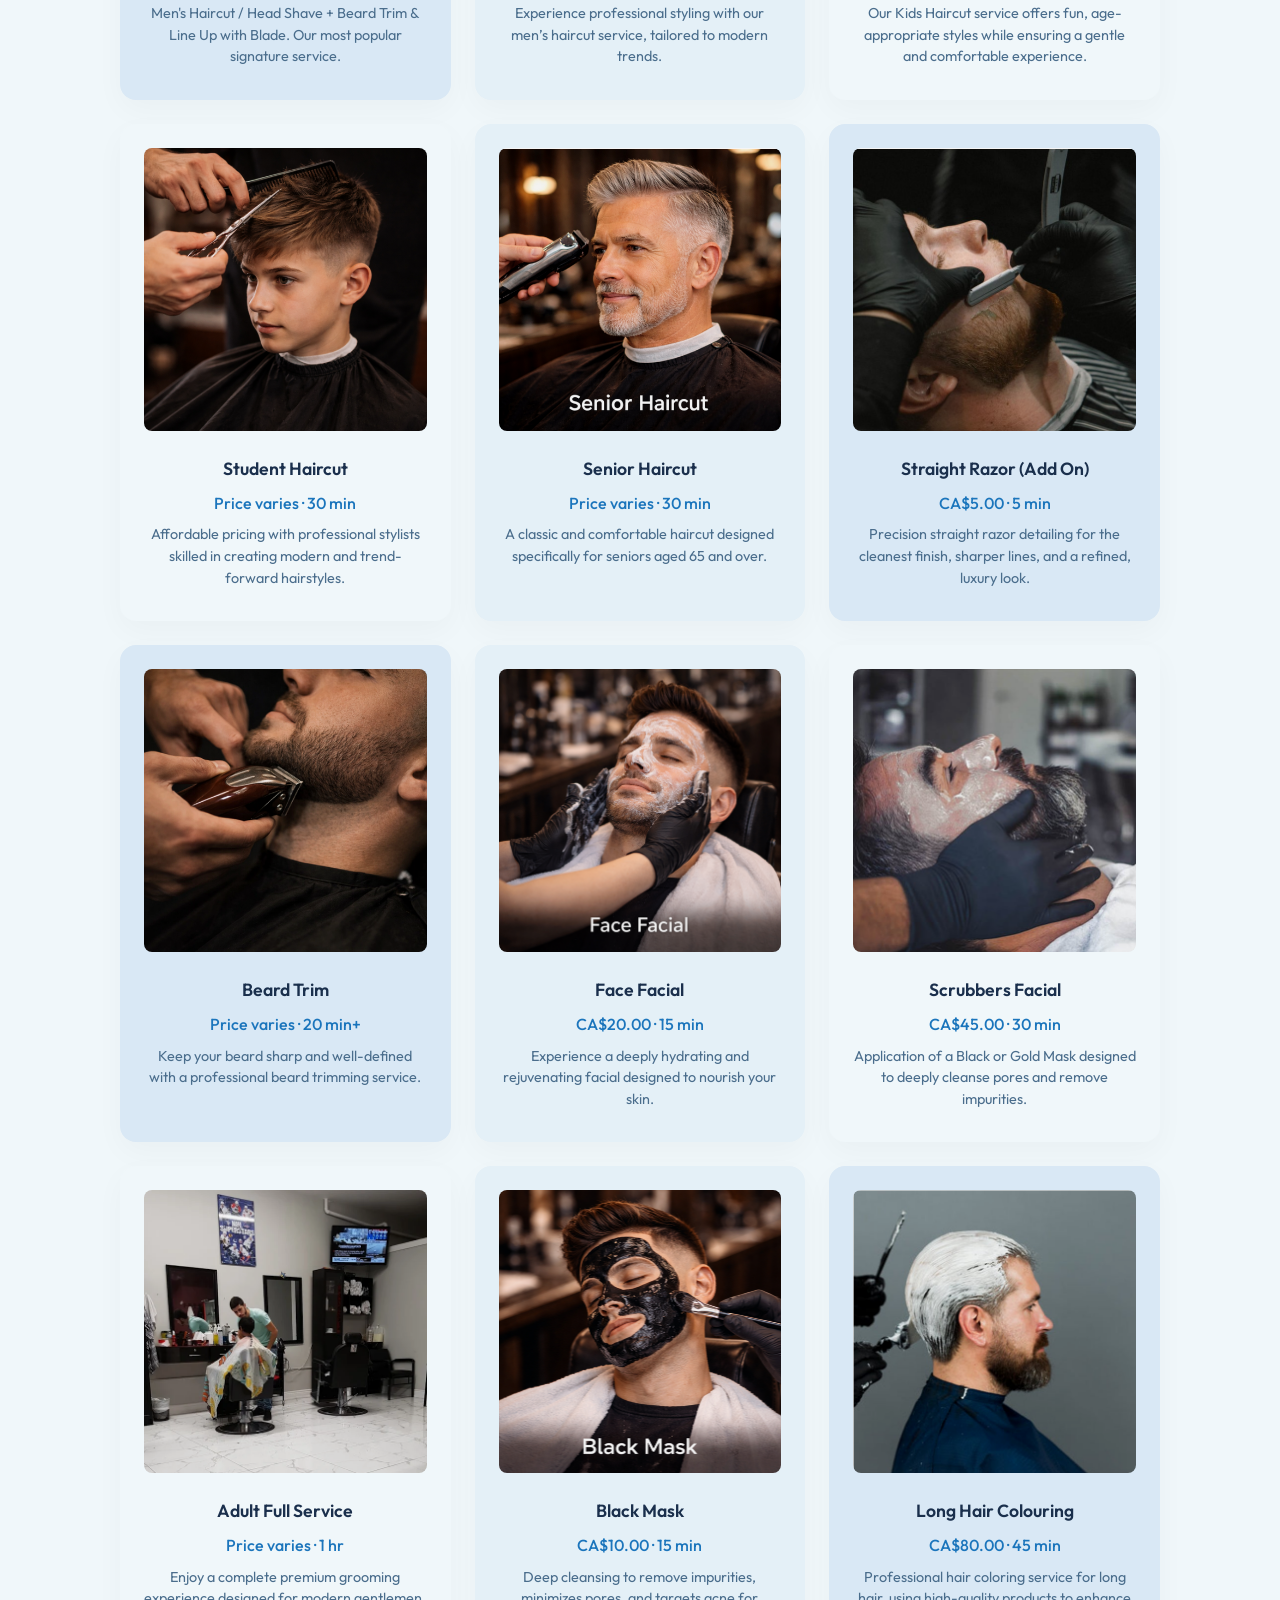
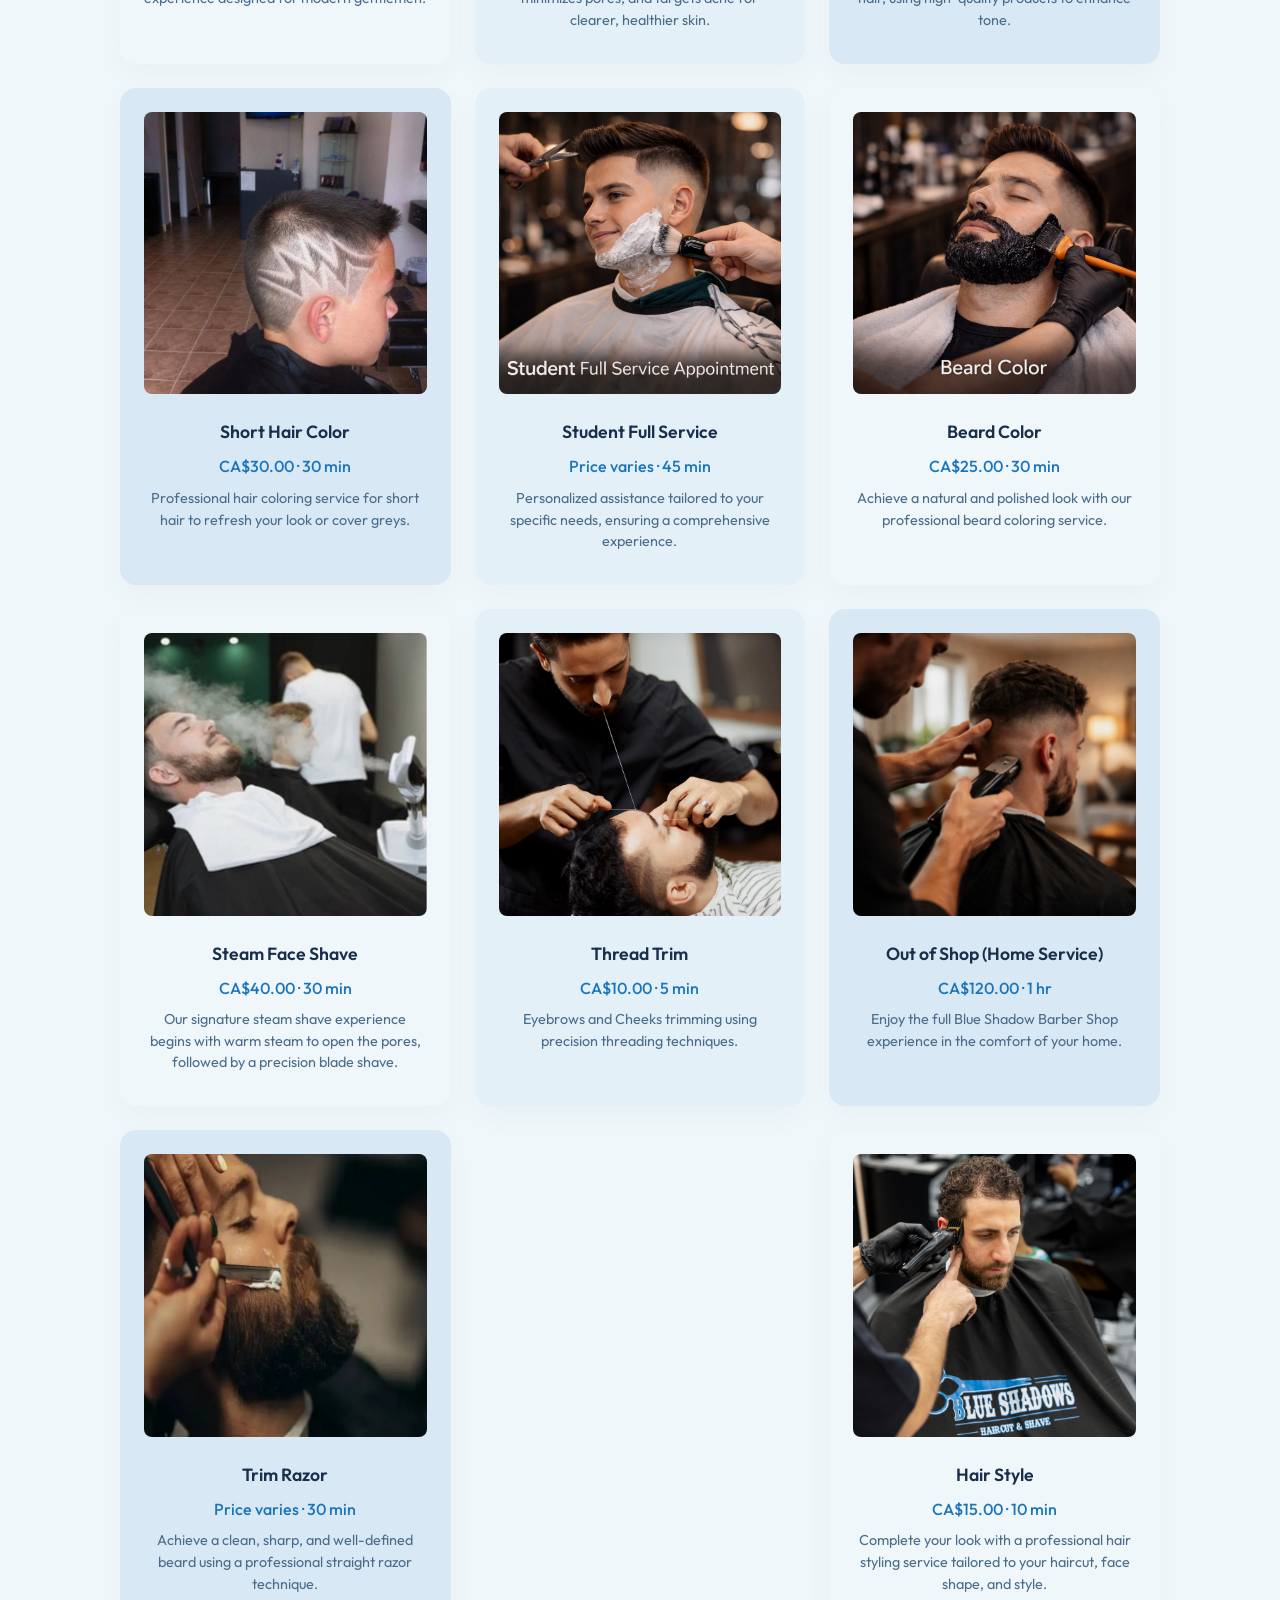
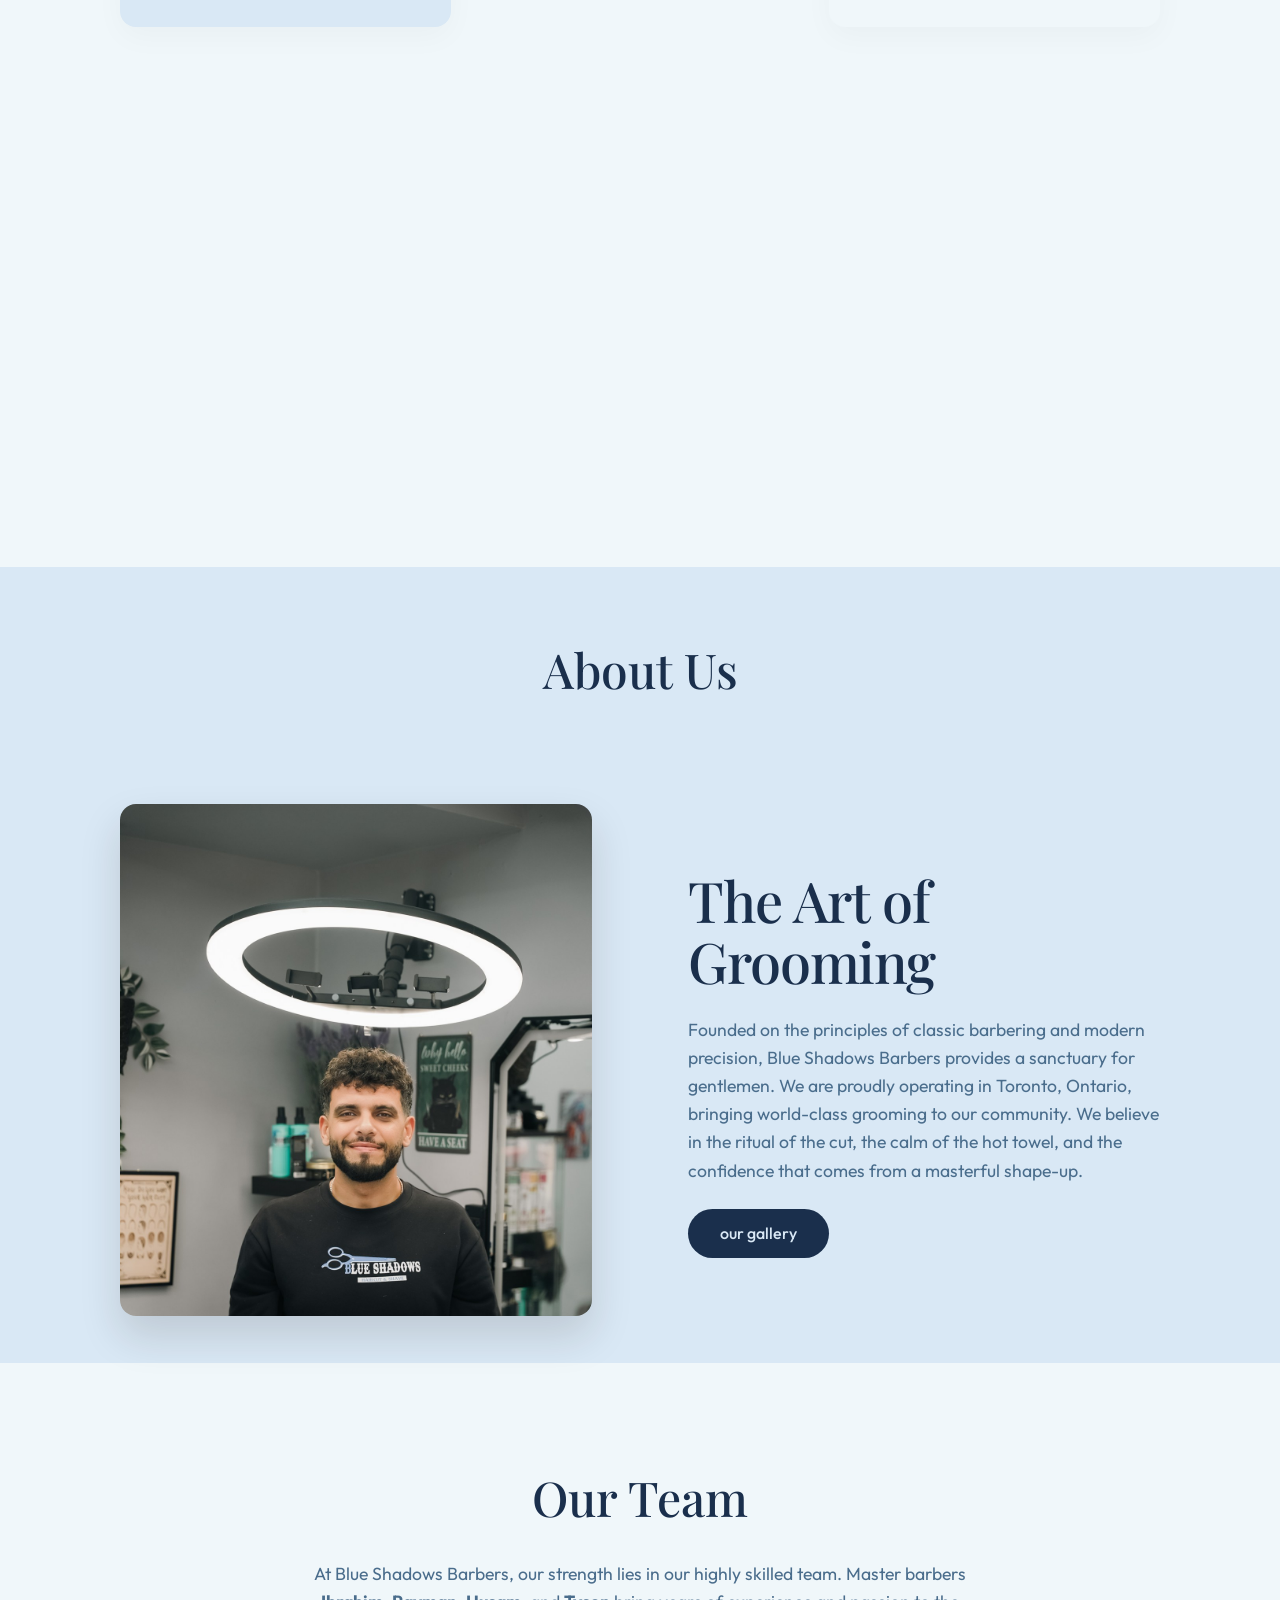
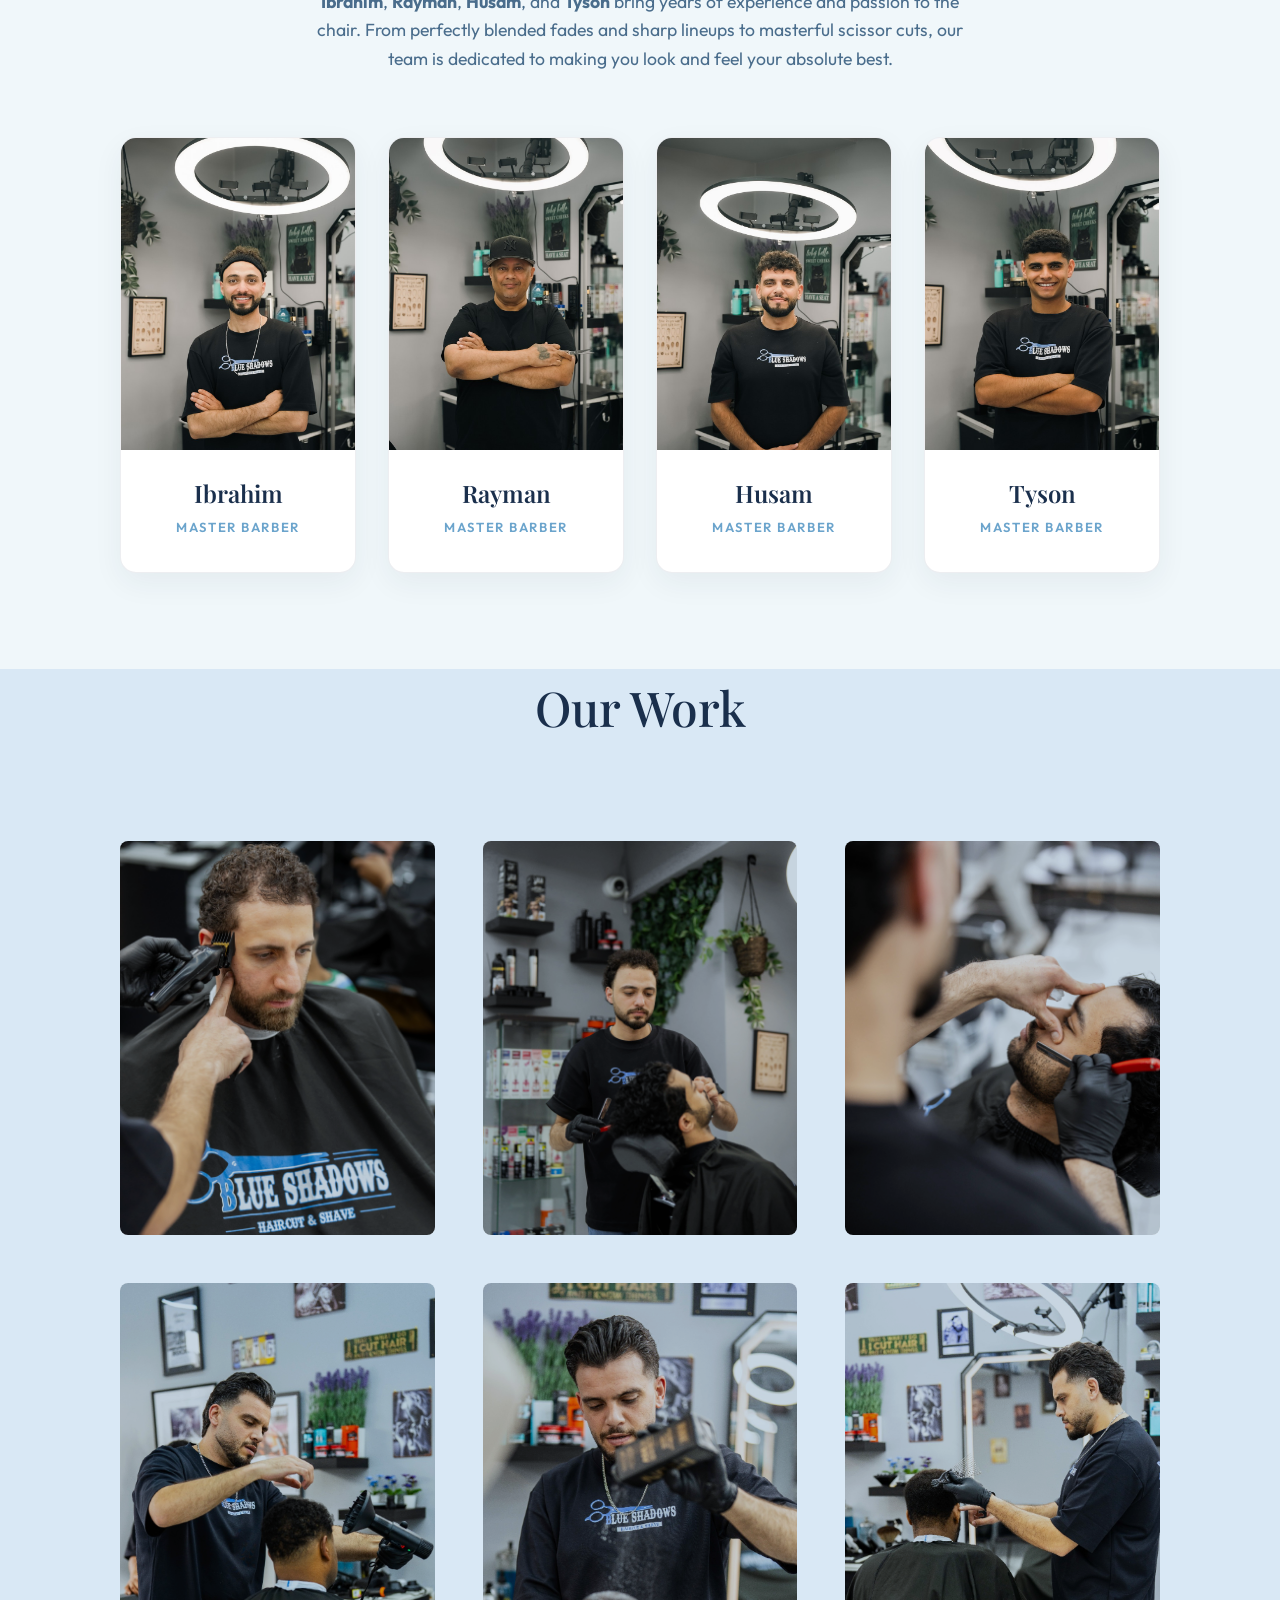
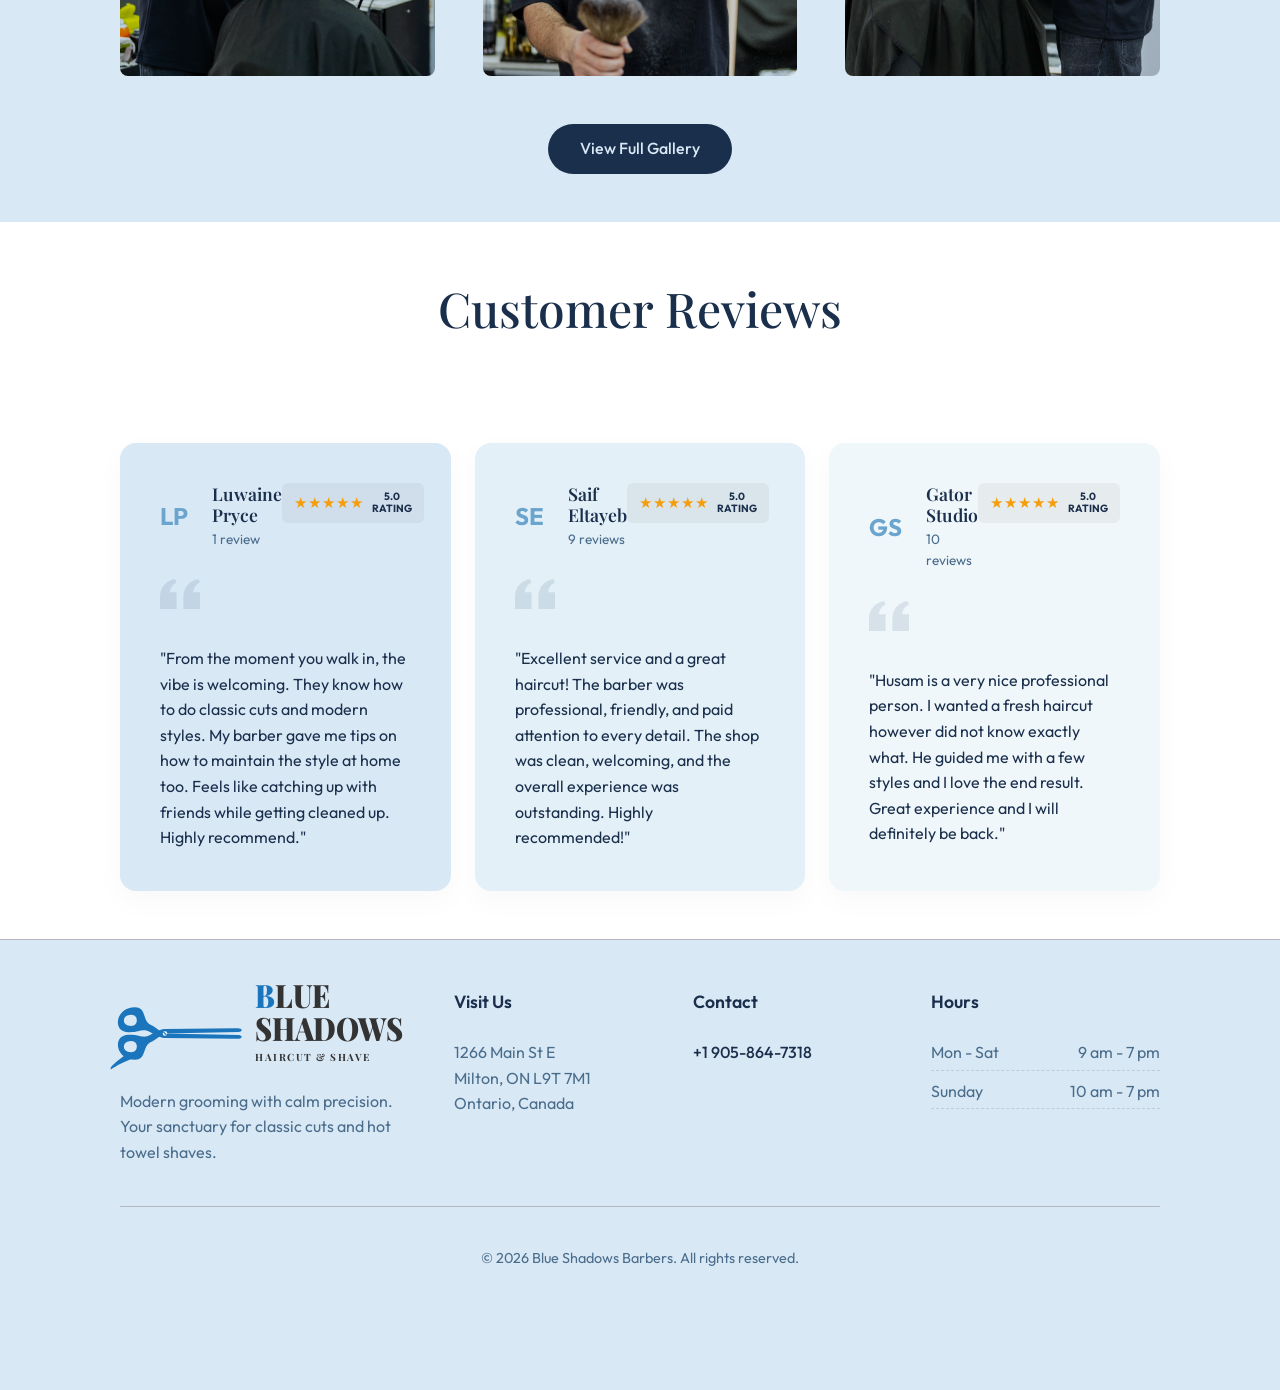
==== commit 84095d95: "Update About Us with Husam photo and add 4-member team section" ====
--- a/index.html
+++ b/index.html
@@ -13,12 +13,14 @@
 
 <!-- Google tag (gtag.js) -->
 <script async src="https://www.googletagmanager.com/gtag/js?id=AW-17551570187"></script>
+<script async src="https://www.googletagmanager.com/gtag/js?id=AW-18423073306"></script>
 <script>
   window.dataLayer = window.dataLayer || [];
   function gtag(){dataLayer.push(arguments);}
   gtag('js', new Date());
 
   gtag('config', 'AW-17551570187');
+  gtag('config', 'AW-18423073306');
 
   function gtag_report_conversion(url) {
     var callback = function () {
@@ -28,10 +30,25 @@
     };
     gtag('event', 'conversion', {
         'send_to': 'AW-17551570187/qe3NCIyTnPqCEIvqnrFB',
+        'value': 1.0,
+        'currency': 'CAD',
         'event_callback': callback
     });
     return false;
   }
+
+  // Automatic listener to track any Call or Booking click
+  document.addEventListener('DOMContentLoaded', function() {
+    document.querySelectorAll('a[href^="tel:"], a[href*="squareup.com"]').forEach(function(el) {
+      el.addEventListener('click', function() {
+        gtag('event', 'conversion', {
+          'send_to': 'AW-17551570187/qe3NCIyTnPqCEIvqnrFB',
+          'value': 1.0,
+          'currency': 'CAD'
+        });
+      });
+    });
+  });
 </script>
 
   <!-- Favicon -->
@@ -73,7 +90,7 @@
       </h1>
       <p class="hero-subtitle animate-fade-in-up" style="animation-delay: 0.3s;">Premium cuts, Becurs styling, Aboonts cherleains, beard styling<br>noedom eing inr dining sa her cleeam intericors.l</p>
       <div class="hero-buttons animate-fade-in-up" style="animation-delay: 0.5s;">
-        <a href="https://book.squareup.com/appointments/d34rhdcazwo38t/location/L2K4HDPJ9GD77" class="btn btn-primary" target="_blank" onclick="gtag('event', 'conversion', {'send_to': 'AW-17551570187/qe3NCIyTnPqCEIvqnrFB'});" rel="noopener noreferrer">Book Visit</a>
+        <a href="https://book.squareup.com/appointments/d34rhdcazwo38t/location/L2K4HDPJ9GD77" class="btn btn-primary" target="_blank" onclick="gtag('event', 'conversion', {'send_to': 'AW-17551570187/qe3NCIyTnPqCEIvqnrFB', 'value': 1.0, 'currency': 'CAD'});" rel="noopener noreferrer">Book Visit</a>
         <a href="#services" class="btn btn-secondary">Explore Services</a>
       </div>
     </div>
@@ -274,7 +291,7 @@
     <h2 class="services-title reveal-heading" style="margin-bottom: var(--space-4xl);">About Us</h2>
     <div class="about-container">
       <div class="about-image-wrapper">
-        <img src="about-new.jpeg" alt="Blue Shadows Founders" class="about-image" />
+        <img src="gallery images/about-husam.jpg" alt="The Art of Grooming - Blue Shadows" class="about-image" />
       </div>
       <div class="about-text">
         <h2 class="section-title reveal-from-left">The Art of Grooming</h2>
@@ -287,16 +304,54 @@
   </section>
 
   <!-- OUR TEAM SECTION -->
-  <section id="team" class="section-about" style="background-color: var(--color-bg-secondary);">
-    <div class="about-container">
-      <div class="about-text">
-        <h2 class="section-title reveal-flip-scroll">Meet Our Barbers</h2>
-        <p class="about-description">
-          At Blue Shadows Barbers, our strength lies in our highly skilled team. Master barbers <strong>Hussam</strong>, <strong>Rayman</strong>, and <strong>Ebrahim</strong> bring years of experience and passion to the chair. From perfectly blended fades and sharp lineups to masterful scissor cuts, our team is dedicated to making you look and feel your absolute best.
+  <section id="team" class="section-team">
+    <div class="team-container">
+      <div class="team-intro">
+        <h2 class="services-title reveal-flip-scroll" style="text-align: center; margin-bottom: var(--space-md);">Our Team</h2>
+        <p class="about-description" style="text-align: center; max-width: 680px; margin: 0 auto; font-size: 1.1rem; color: var(--color-text-secondary); line-height: 1.6;">
+          At Blue Shadows Barbers, our strength lies in our highly skilled team. Master barbers <strong>Ibrahim</strong>, <strong>Rayman</strong>, <strong>Husam</strong>, and <strong>Tyson</strong> bring years of experience and passion to the chair. From perfectly blended fades and sharp lineups to masterful scissor cuts, our team is dedicated to making you look and feel your absolute best.
         </p>
       </div>
-      <div class="about-image-wrapper">
-        <img src="team.jpeg" alt="Hussam, Rayman, and Ebrahim - Our Barbers" class="about-image" />
+      <div class="team-grid">
+        <div class="team-card">
+          <div class="team-img-wrapper">
+            <img src="gallery images/team-ibrahim.jpg" alt="Ibrahim - Blue Shadows Barbers" class="team-img" />
+          </div>
+          <div class="team-info">
+            <h3 class="team-name">Ibrahim</h3>
+            <span class="team-role">Master Barber</span>
+          </div>
+        </div>
+
+        <div class="team-card">
+          <div class="team-img-wrapper">
+            <img src="gallery images/team-rayman.jpg" alt="Rayman - Blue Shadows Barbers" class="team-img" />
+          </div>
+          <div class="team-info">
+            <h3 class="team-name">Rayman</h3>
+            <span class="team-role">Master Barber</span>
+          </div>
+        </div>
+
+        <div class="team-card">
+          <div class="team-img-wrapper">
+            <img src="gallery images/team-husam.jpg" alt="Husam - Blue Shadows Barbers" class="team-img" />
+          </div>
+          <div class="team-info">
+            <h3 class="team-name">Husam</h3>
+            <span class="team-role">Master Barber</span>
+          </div>
+        </div>
+
+        <div class="team-card">
+          <div class="team-img-wrapper">
+            <img src="gallery images/team-tyson.jpg" alt="Tyson - Blue Shadows Barbers" class="team-img" />
+          </div>
+          <div class="team-info">
+            <h3 class="team-name">Tyson</h3>
+            <span class="team-role">Master Barber</span>
+          </div>
+        </div>
       </div>
     </div>
   </section>
@@ -413,8 +468,8 @@
     <h2 class="serif-huge text-light">READY FOR<br>YOUR NEXT CUT?</h2>
     <p class="cta-subtext">Book your appointment and experience precision grooming done properly.</p>
     <div class="cta-buttons">
-      <a href="https://book.squareup.com/appointments/d34rhdcazwo38t/location/L2K4HDPJ9GD77" target="_blank" onclick="gtag('event', 'conversion', {'send_to': 'AW-17551570187/qe3NCIyTnPqCEIvqnrFB'});" class="btn btn-primary">BOOK YOUR APPOINTMENT &rarr;</a>
-      <a href="tel:+19058647318" onclick="gtag('event', 'conversion', {'send_to': 'AW-17551570187/qe3NCIyTnPqCEIvqnrFB'});" class="btn btn-secondary" style="border-color: #D9E8F5; color: #F0F7FA; background: transparent;">CALL US</a>
+      <a href="https://book.squareup.com/appointments/d34rhdcazwo38t/location/L2K4HDPJ9GD77" target="_blank" onclick="gtag('event', 'conversion', {'send_to': 'AW-17551570187/qe3NCIyTnPqCEIvqnrFB', 'value': 1.0, 'currency': 'CAD'});" class="btn btn-primary">BOOK YOUR APPOINTMENT &rarr;</a>
+      <a href="tel:+19058647318" onclick="gtag('event', 'conversion', {'send_to': 'AW-17551570187/qe3NCIyTnPqCEIvqnrFB', 'value': 1.0, 'currency': 'CAD'});" class="btn btn-secondary" style="border-color: #D9E8F5; color: #F0F7FA; background: transparent;">CALL US</a>
     </div>
   </div>
 </section>
@@ -449,7 +504,7 @@
       <div class="footer-col">
         <h4 class="footer-heading">Contact</h4>
         <p class="footer-text">
-          <a href="tel:+19058647318" class="footer-link">+1 905-864-7318</a>
+          <a href="tel:+19058647318" onclick="gtag('event', 'conversion', {'send_to': 'AW-17551570187/qe3NCIyTnPqCEIvqnrFB', 'value': 1.0, 'currency': 'CAD'});" class="footer-link">+1 905-864-7318</a>
         </p>
       </div>
       <div class="footer-col">
@@ -515,11 +570,11 @@
 
 <!-- STICKY FOOTER CTA -->
 <div class="sticky-footer-cta">
-  <a href="tel:+19058647318" onclick="gtag('event', 'conversion', {'send_to': 'AW-17551570187/qe3NCIyTnPqCEIvqnrFB'});" class="btn btn-secondary sticky-btn">
+  <a href="tel:+19058647318" onclick="gtag('event', 'conversion', {'send_to': 'AW-17551570187/qe3NCIyTnPqCEIvqnrFB', 'value': 1.0, 'currency': 'CAD'});" class="btn btn-secondary sticky-btn">
     <svg viewBox="0 0 24 24" width="18" height="18" stroke="currentColor" stroke-width="2" fill="none" stroke-linecap="round" stroke-linejoin="round" style="vertical-align: sub; margin-right: 5px;"><path d="M22 16.92v3a2 2 0 0 1-2.18 2 19.79 19.79 0 0 1-8.63-3.07 19.5 19.5 0 0 1-6-6 19.79 19.79 0 0 1-3.07-8.67A2 2 0 0 1 4.11 2h3a2 2 0 0 1 2 1.72 12.84 12.84 0 0 0 .7 2.81 2 2 0 0 1-.45 2.11L8.09 9.91a16 16 0 0 0 6 6l1.27-1.27a2 2 0 0 1 2.11-.45 12.84 12.84 0 0 0 2.81.7A2 2 0 0 1 22 16.92z"></path></svg>
     CALL US
   </a>
-  <a href="https://book.squareup.com/appointments/d34rhdcazwo38t/location/L2K4HDPJ9GD77" target="_blank" onclick="gtag('event', 'conversion', {'send_to': 'AW-17551570187/qe3NCIyTnPqCEIvqnrFB'});" rel="noopener noreferrer" class="btn btn-primary sticky-btn">
+  <a href="https://book.squareup.com/appointments/d34rhdcazwo38t/location/L2K4HDPJ9GD77" target="_blank" onclick="gtag('event', 'conversion', {'send_to': 'AW-17551570187/qe3NCIyTnPqCEIvqnrFB', 'value': 1.0, 'currency': 'CAD'});" rel="noopener noreferrer" class="btn btn-primary sticky-btn">
     BOOK NOW &rarr;
   </a>
 </div>
--- a/style.css
+++ b/style.css
@@ -511,6 +511,124 @@
   color: var(--color-text-secondary);
   line-height: 1.6;
   max-width: 480px;
+}
+
+/* =========================================
+   OUR TEAM SECTION
+   ========================================= */
+
+.section-team {
+  background-color: var(--color-bg-secondary);
+  padding: var(--space-4xl) var(--space-md);
+  display: flex;
+  flex-direction: column;
+  align-items: center;
+}
+
+.team-container {
+  width: 100%;
+  max-width: 1040px;
+  display: flex;
+  flex-direction: column;
+  align-items: center;
+  text-align: center;
+}
+
+.team-intro {
+  margin-bottom: var(--space-3xl);
+  display: flex;
+  flex-direction: column;
+  align-items: center;
+}
+
+.team-grid {
+  display: grid;
+  grid-template-columns: repeat(4, 1fr);
+  gap: var(--space-lg);
+  width: 100%;
+}
+
+.team-card {
+  display: flex;
+  flex-direction: column;
+  align-items: center;
+  background-color: #FFFFFF;
+  border-radius: var(--space-sm);
+  overflow: hidden;
+  box-shadow: 0 10px 30px rgba(26, 47, 76, 0.06);
+  transition: transform 0.3s ease, box-shadow 0.3s ease;
+  border: 1px solid rgba(26, 47, 76, 0.08);
+}
+
+.team-card:hover {
+  transform: translateY(-6px);
+  box-shadow: 0 18px 36px rgba(26, 47, 76, 0.12);
+}
+
+.team-img-wrapper {
+  width: 100%;
+  aspect-ratio: 3 / 4;
+  overflow: hidden;
+  background-color: var(--color-bg-primary);
+}
+
+.team-img {
+  width: 100%;
+  height: 100%;
+  object-fit: cover;
+  object-position: center 20%;
+  transition: transform 0.6s cubic-bezier(0.165, 0.84, 0.44, 1);
+  display: block;
+}
+
+.team-card:hover .team-img {
+  transform: scale(1.05);
+}
+
+.team-info {
+  padding: var(--space-md) var(--space-sm) var(--space-lg);
+  text-align: center;
+  width: 100%;
+}
+
+.team-name {
+  font-family: var(--font-serif);
+  font-size: 1.5rem;
+  font-weight: 600;
+  color: var(--color-text-primary);
+  margin-bottom: 2px;
+}
+
+.team-role {
+  font-family: var(--font-sans);
+  font-size: 0.82rem;
+  text-transform: uppercase;
+  letter-spacing: 0.12em;
+  color: var(--color-accent);
+  font-weight: 600;
+}
+
+@media (max-width: 900px) {
+  .team-grid {
+    grid-template-columns: repeat(2, 1fr);
+    gap: var(--space-md);
+  }
+}
+
+@media (max-width: 480px) {
+  .team-grid {
+    grid-template-columns: repeat(2, 1fr);
+    gap: 12px;
+  }
+  .team-info {
+    padding: 10px 6px 14px;
+  }
+  .team-name {
+    font-size: 1.2rem;
+  }
+  .team-role {
+    font-size: 0.72rem;
+  }
 }
 
 /* =========================================
@@ -847,79 +965,71 @@
   opacity: 1 !important;
   transform: translate(0, 0) !important;
 }
- . r e v e a l - h i d d e n - 
-   o p a c i t y :   0 ;   t r a n s f o r m :   t r a n s l a t e Y ( 4 0 p x ) ;   - 
- . r e v e a l - h i d d e n . r e v e a l e d - 
-   o p a c i t y :   1 ;   t r a n s f o r m :   t r a n s l a t e Y ( 0 ) ;   - 
- 
-
-/* =========================================
-   BLOG STYLES
-   ========================================= */
-
-.blog-content h2 {
-  font-family: var(--font-serif);
-  font-size: 2.2rem;
-  margin-top: var(--space-2xl);
-  margin-bottom: var(--space-sm);
-  color: var(--color-text-primary);
-}
-
-.blog-content p {
-  margin-bottom: var(--space-md);
-}
-
-
-/* =========================================
-   STICKY FOOTER CTA
-   ========================================= */
-.sticky-footer-cta {
-  position: fixed;
-  bottom: 0;
-  left: 0;
-  width: 100%;
-  background-color: var(--color-bg-primary);
-  box-shadow: 0 -4px 20px rgba(26, 47, 76, 0.1);
-  display: flex;
-  justify-content: center;
-  align-items: center;
-  gap: var(--space-sm);
-  padding: var(--space-sm) var(--space-md);
-  z-index: 9999;
-  border-top: 1px solid rgba(26, 47, 76, 0.08);
-}
-
-.sticky-btn {
-  flex: 1;
-  max-width: 300px;
-  display: flex;
-  justify-content: center;
-  align-items: center;
-  font-size: 0.95rem;
-  padding: 14px var(--space-md);
-  box-shadow: 0 4px 10px rgba(0,0,0,0.1);
-}
-
-/* Adjust body padding so content isn't hidden behind the sticky footer */
-body {
-  padding-bottom: 80px;
-}
-
-@media (max-width: 480px) {
-  .sticky-btn {
-    font-size: 0.85rem;
-    padding: 12px var(--space-xs);
-  }
-}
-
-
-/* Hide old CTA section on desktop */
-@media (min-width: 769px) {
-  .section-cta {
-    display: none !important;
-  }
-}
+
+
+/* =========================================
+   BLOG STYLES
+   ========================================= */
+
+.blog-content h2 {
+  font-family: var(--font-serif);
+  font-size: 2.2rem;
+  margin-top: var(--space-2xl);
+  margin-bottom: var(--space-sm);
+  color: var(--color-text-primary);
+}
+
+.blog-content p {
+  margin-bottom: var(--space-md);
+}
+
+
+/* =========================================
+   STICKY FOOTER CTA
+   ========================================= */
+.sticky-footer-cta {
+  position: fixed;
+  bottom: 0;
+  left: 0;
+  width: 100%;
+  background-color: var(--color-bg-primary);
+  box-shadow: 0 -4px 20px rgba(26, 47, 76, 0.1);
+  display: flex;
+  justify-content: center;
+  align-items: center;
+  gap: var(--space-sm);
+  padding: var(--space-sm) var(--space-md);
+  z-index: 9999;
+  border-top: 1px solid rgba(26, 47, 76, 0.08);
+}
+
+.sticky-btn {
+  flex: 1;
+  max-width: 300px;
+  display: flex;
+  justify-content: center;
+  align-items: center;
+  font-size: 0.95rem;
+  padding: 14px var(--space-md);
+  box-shadow: 0 4px 10px rgba(0,0,0,0.1);
+}
+
+/* Adjust body padding so content isn't hidden behind the sticky footer */
+body {
+  padding-bottom: 80px;
+}
+
+@media (max-width: 480px) {
+  .sticky-btn {
+    font-size: 0.85rem;
+    padding: 12px var(--space-xs);
+  }
+}
+
+
+/* Hide old CTA section on desktop */
+@media (min-width: 769px) {
+  .section-cta {
+    display: none !important;
+  }
+}
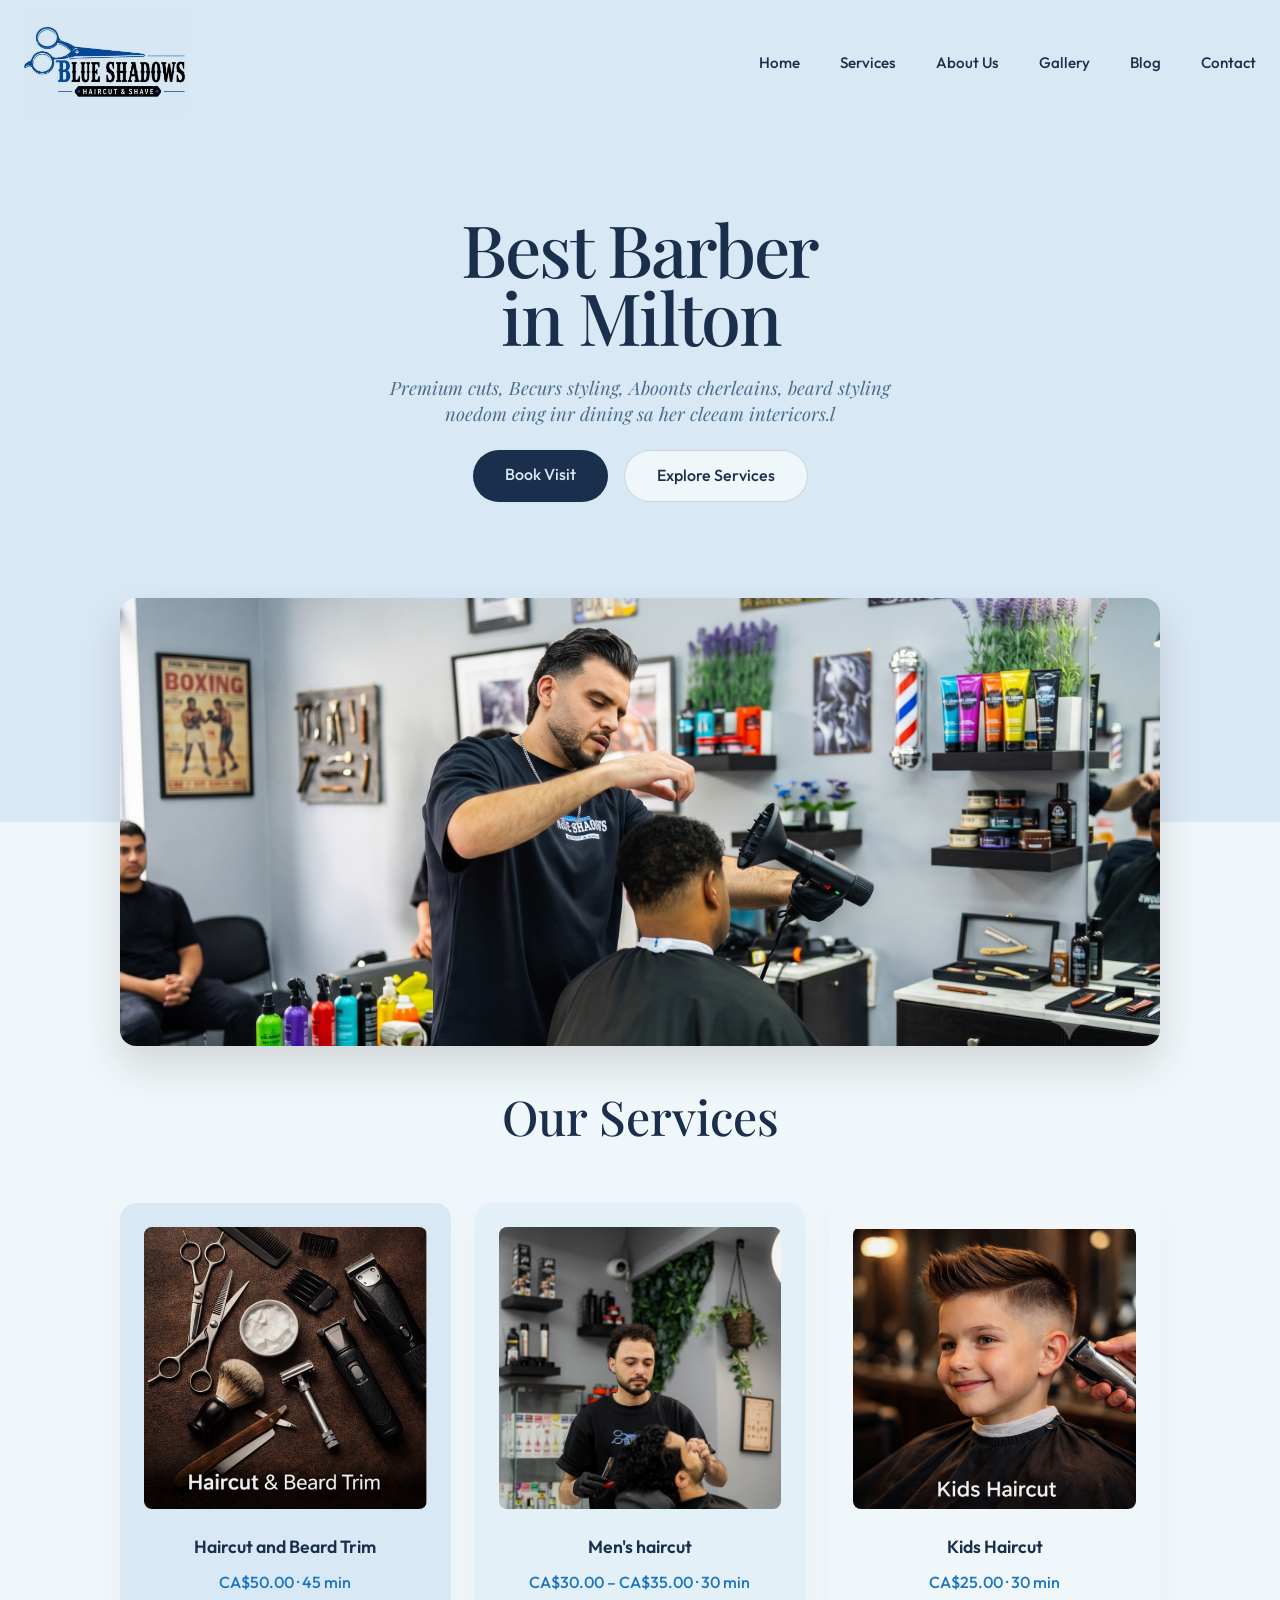
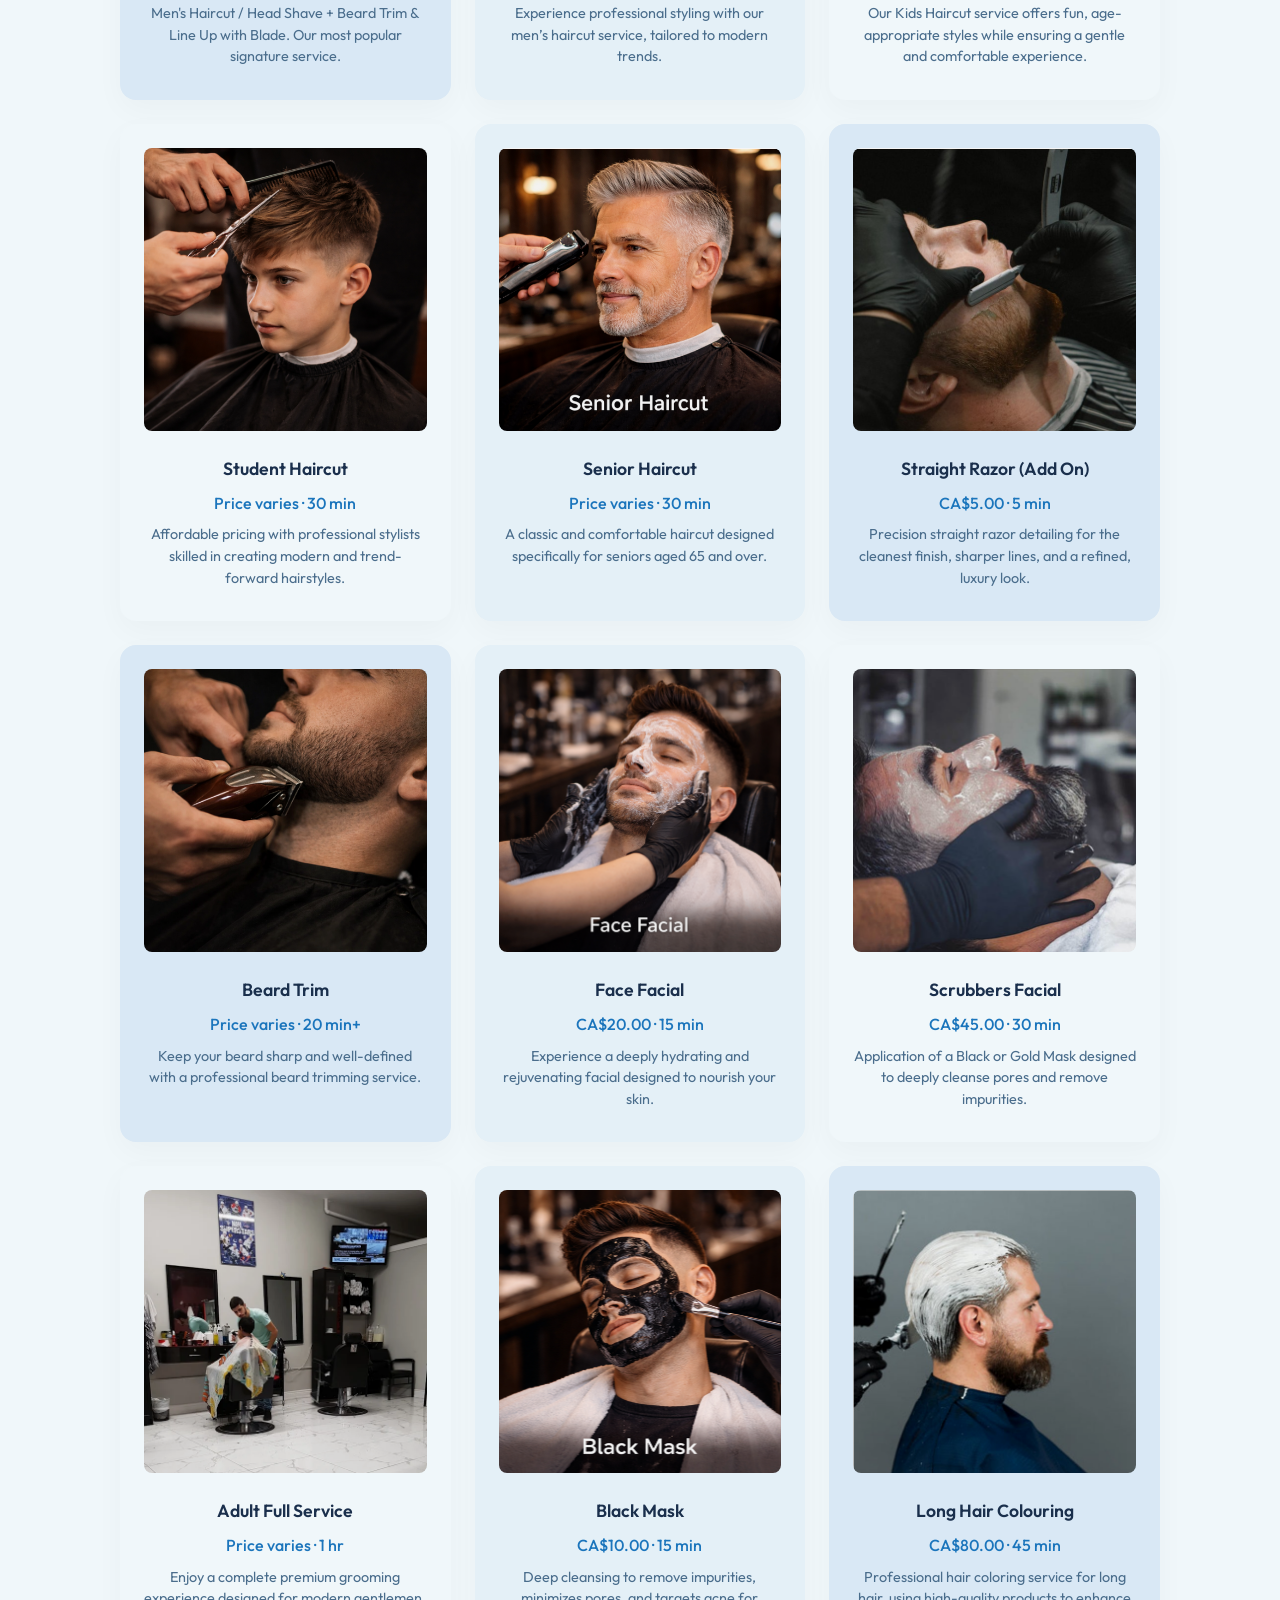
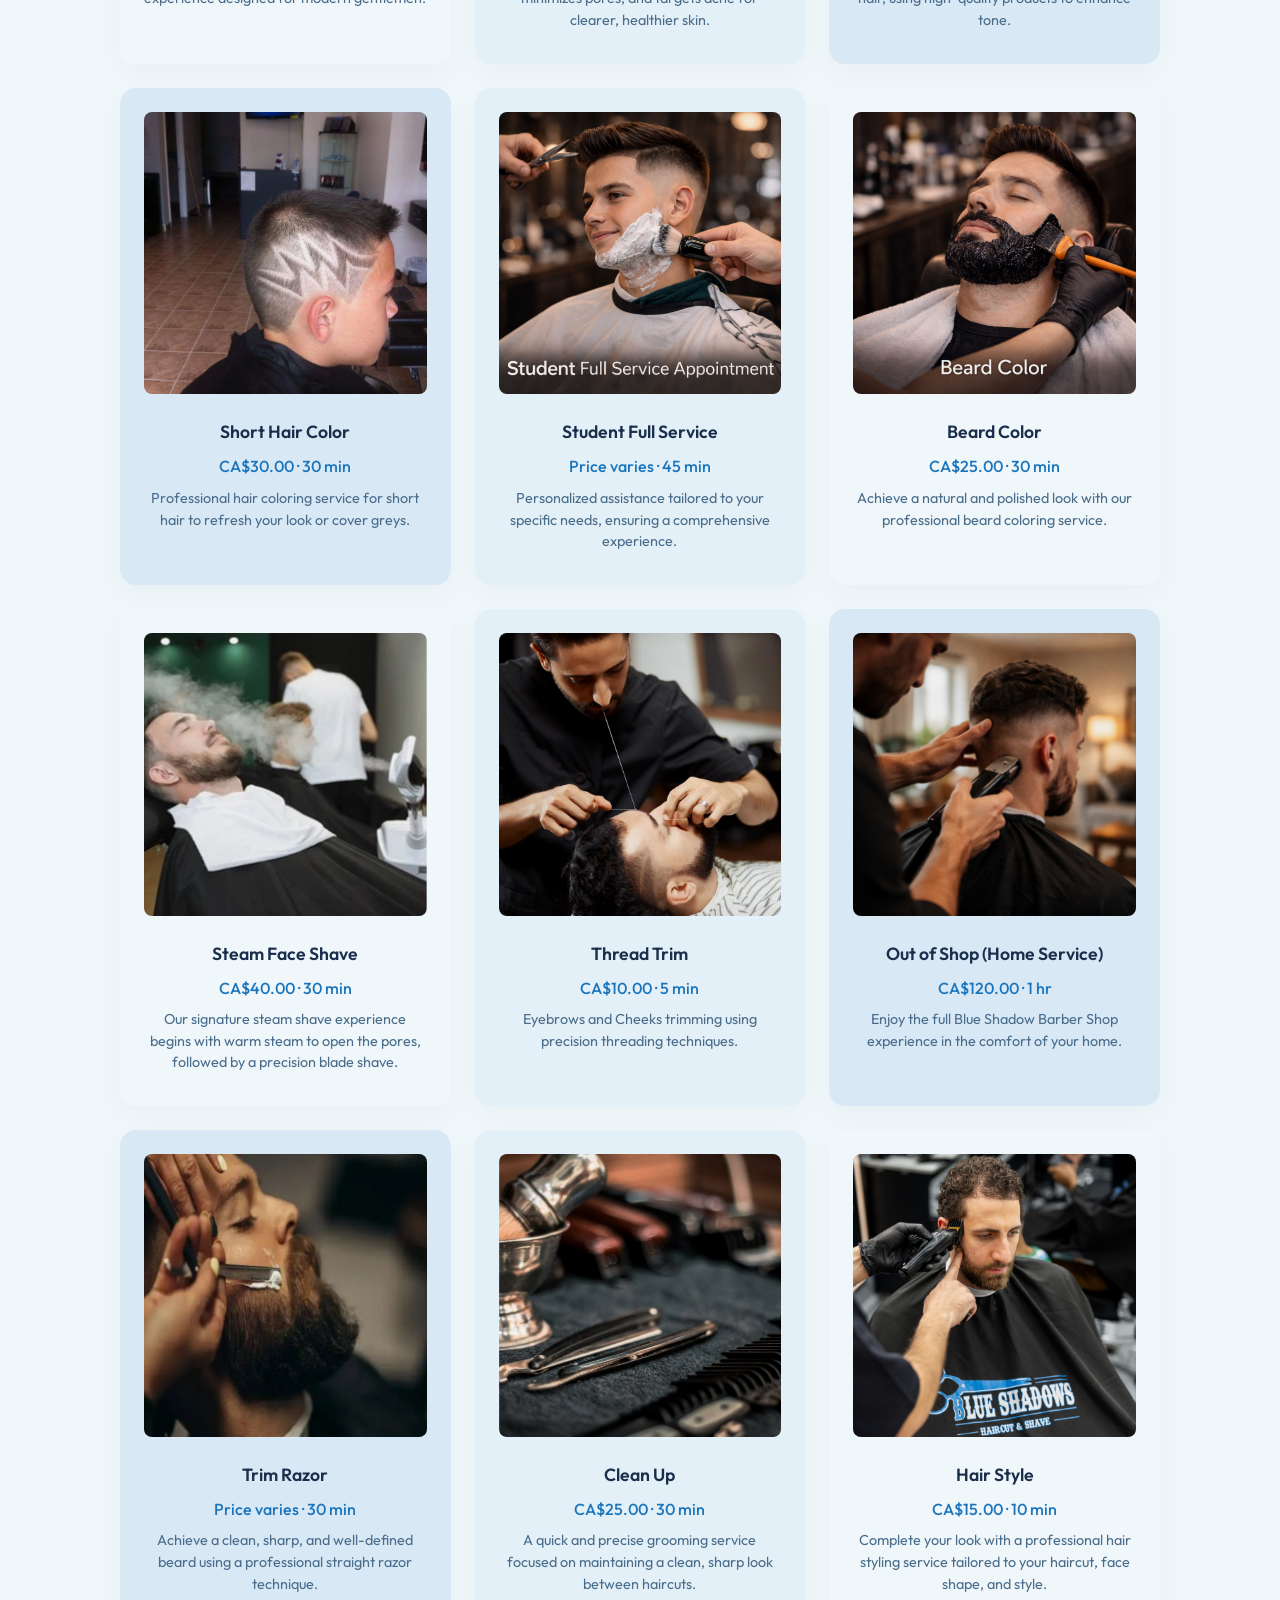
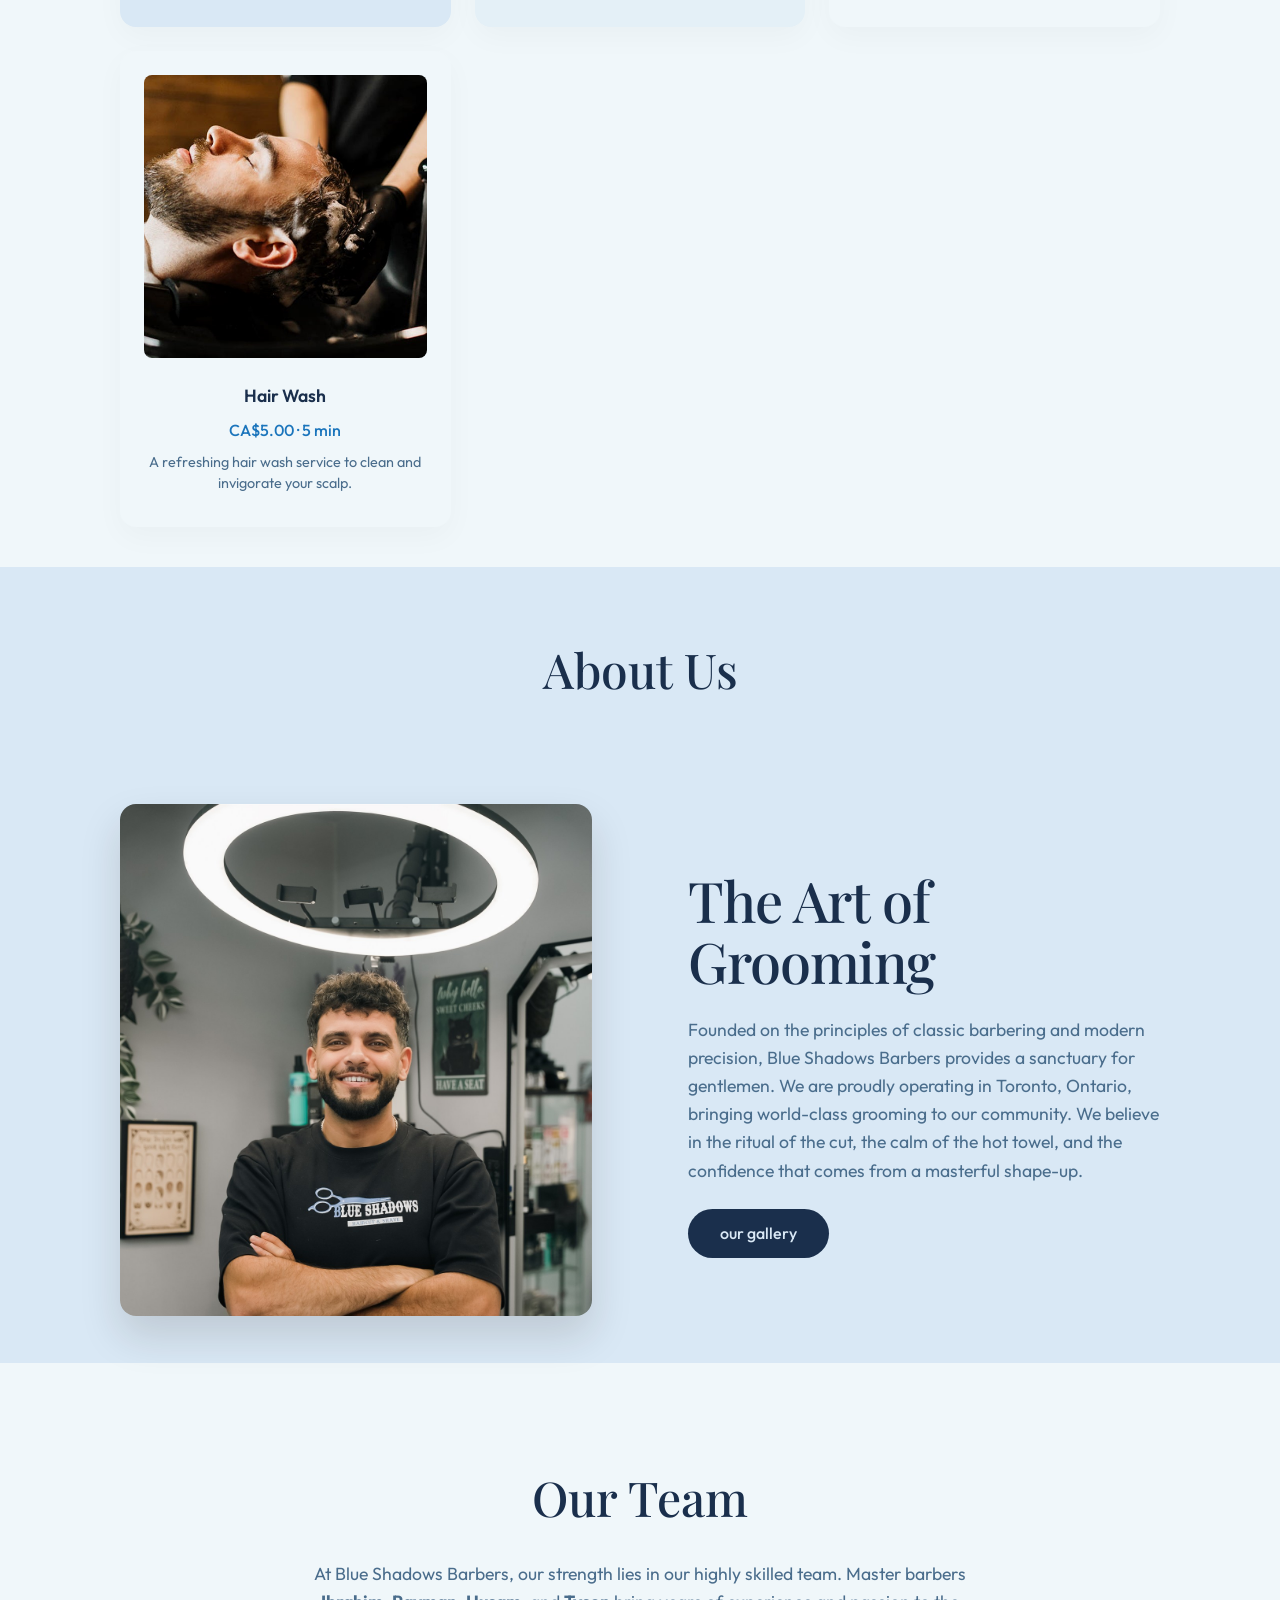
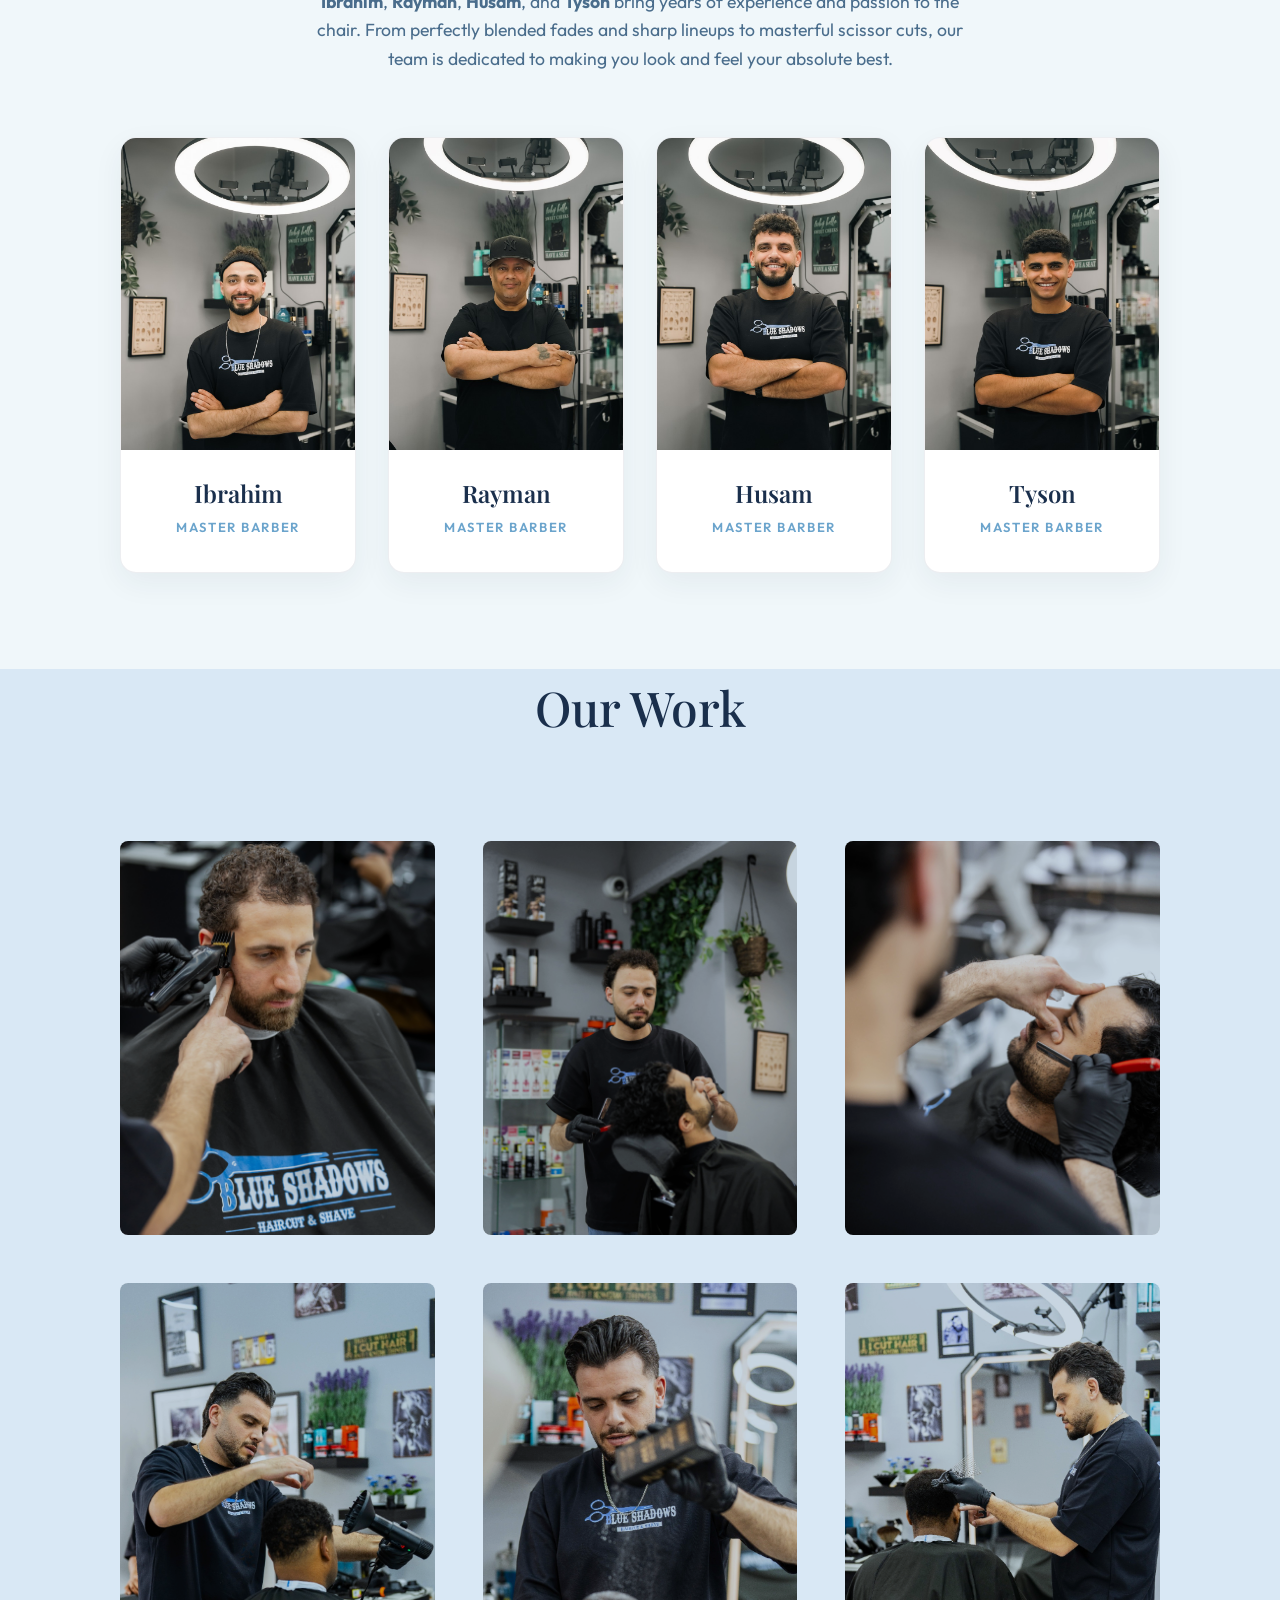
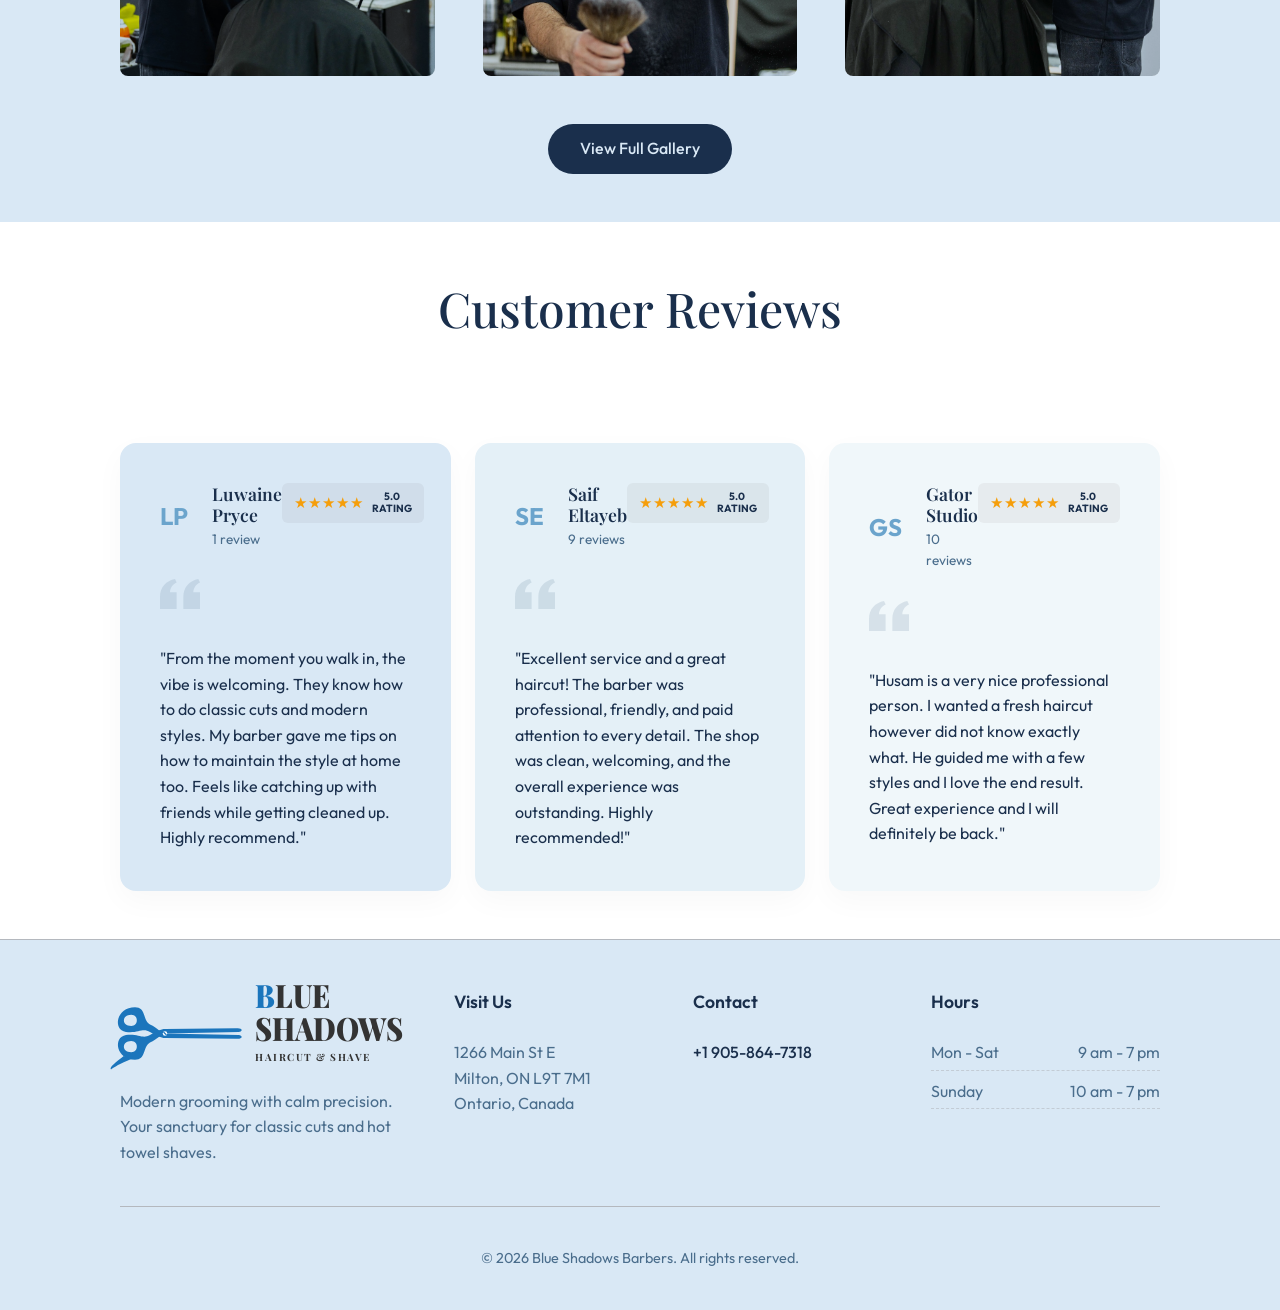
==== commit d39ccf74: "Update haircut price range to CA$30.00 - CA$35.00" ====
--- a/index.html
+++ b/index.html
@@ -118,7 +118,7 @@
           <img src="gallery images/new_2.jpeg" alt="Men's haircut" class="card-img" />
           <div class="card-body">
             <h3 class="card-title">Men's haircut</h3>
-            <div class="card-price">CA$35.00 &middot; 30 min</div>
+            <div class="card-price">CA$30.00 &ndash; CA$35.00 &middot; 30 min</div>
             <p class="card-desc">Experience professional styling with our men’s haircut service, tailored to modern trends.</p>
           </div>
         </div>
--- a/style.css
+++ b/style.css
@@ -1014,9 +1014,18 @@
   box-shadow: 0 4px 10px rgba(0,0,0,0.1);
 }
 
-/* Adjust body padding so content isn't hidden behind the sticky footer */
-body {
-  padding-bottom: 80px;
+/* Show sticky footer bar only on mobile; hide on laptop and desktop screens */
+@media (min-width: 769px) {
+  .sticky-footer-cta {
+    display: none !important;
+  }
+}
+
+/* Adjust body padding on mobile so content isn't hidden behind the sticky footer */
+@media (max-width: 768px) {
+  body {
+    padding-bottom: 80px;
+  }
 }
 
 @media (max-width: 480px) {
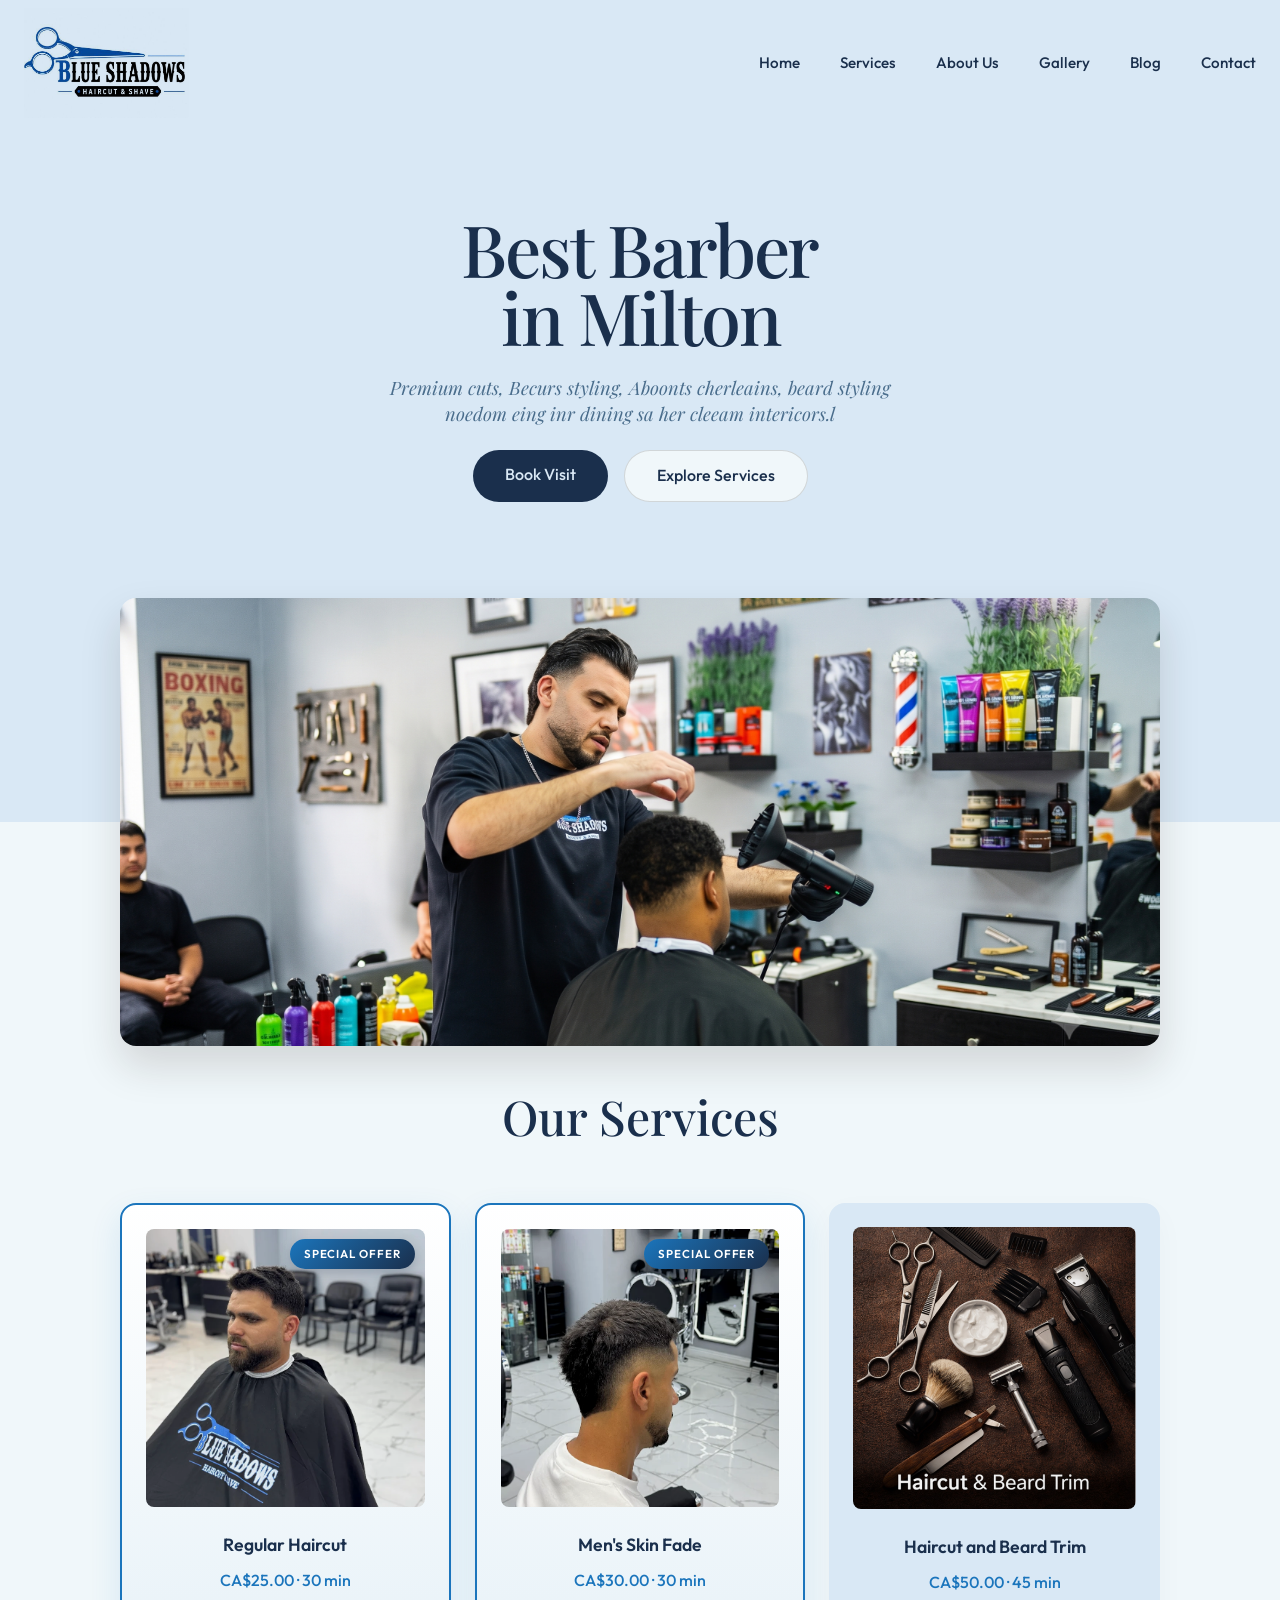
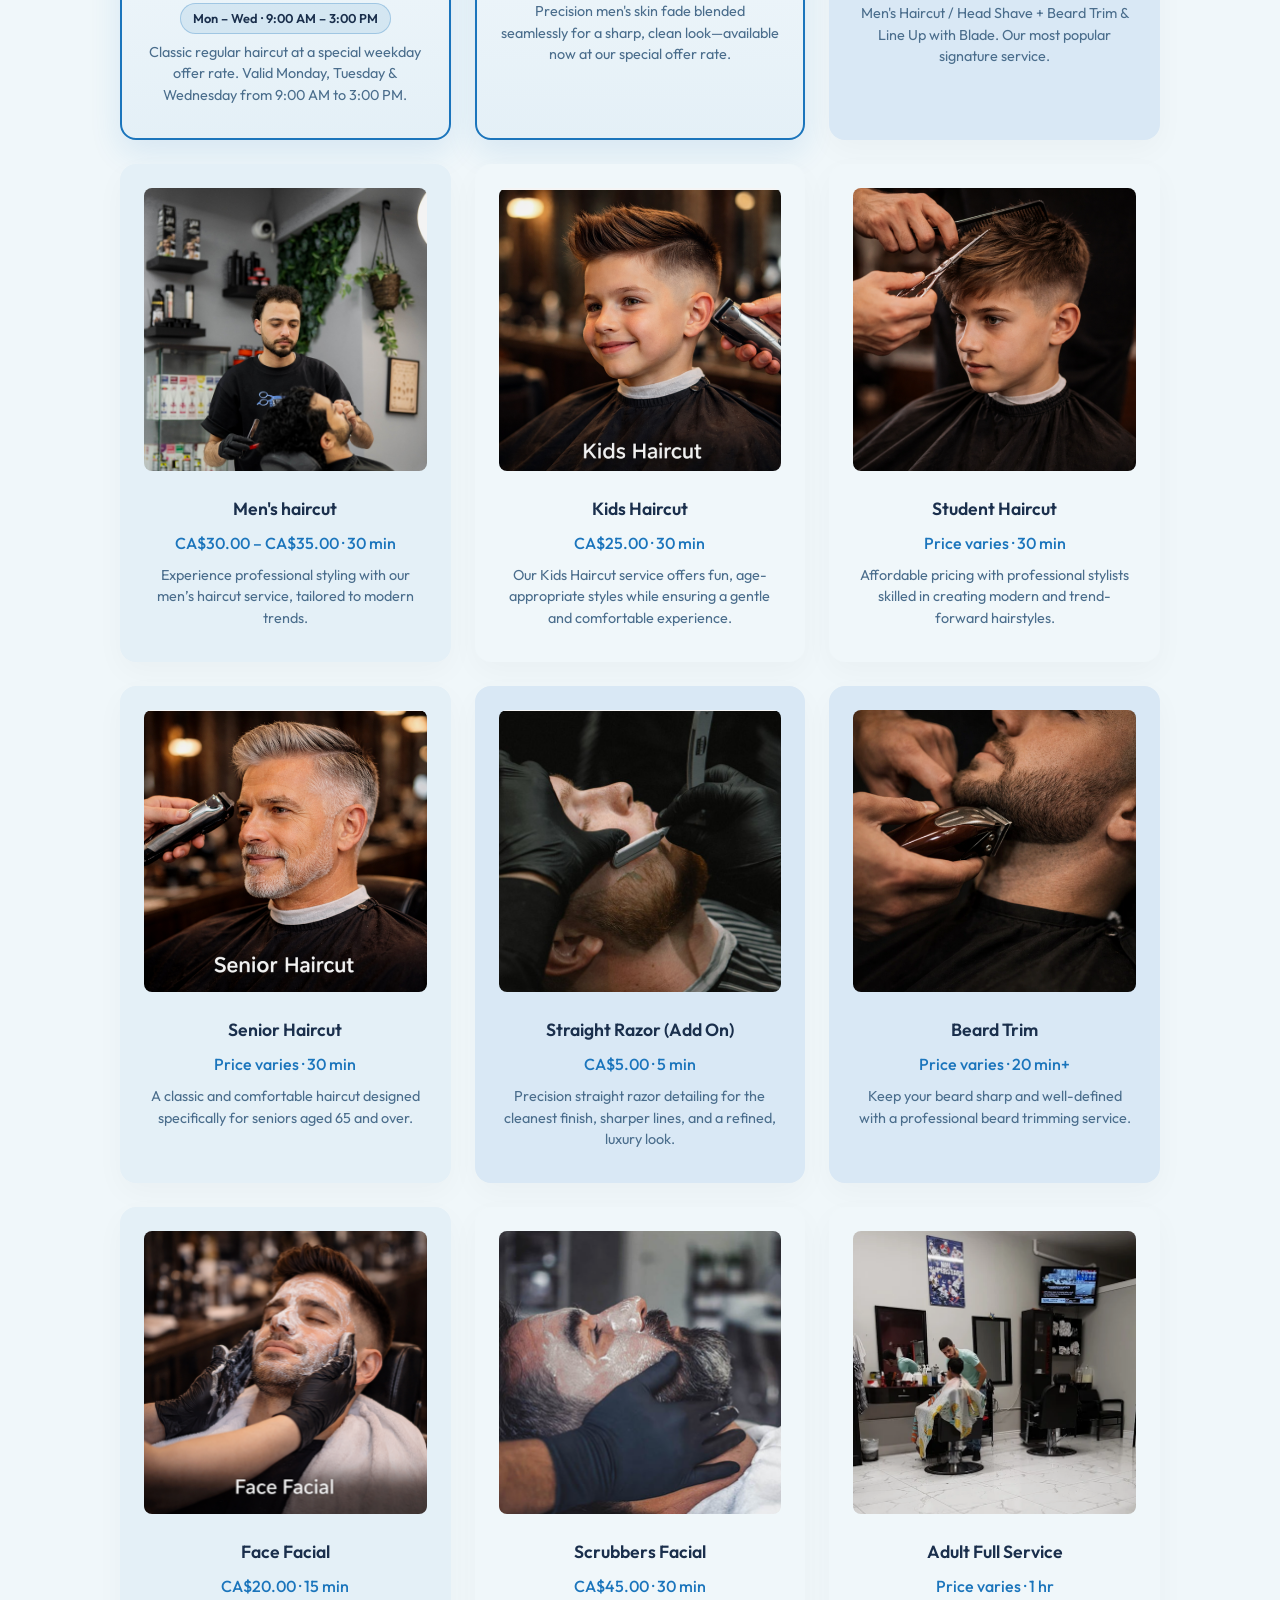
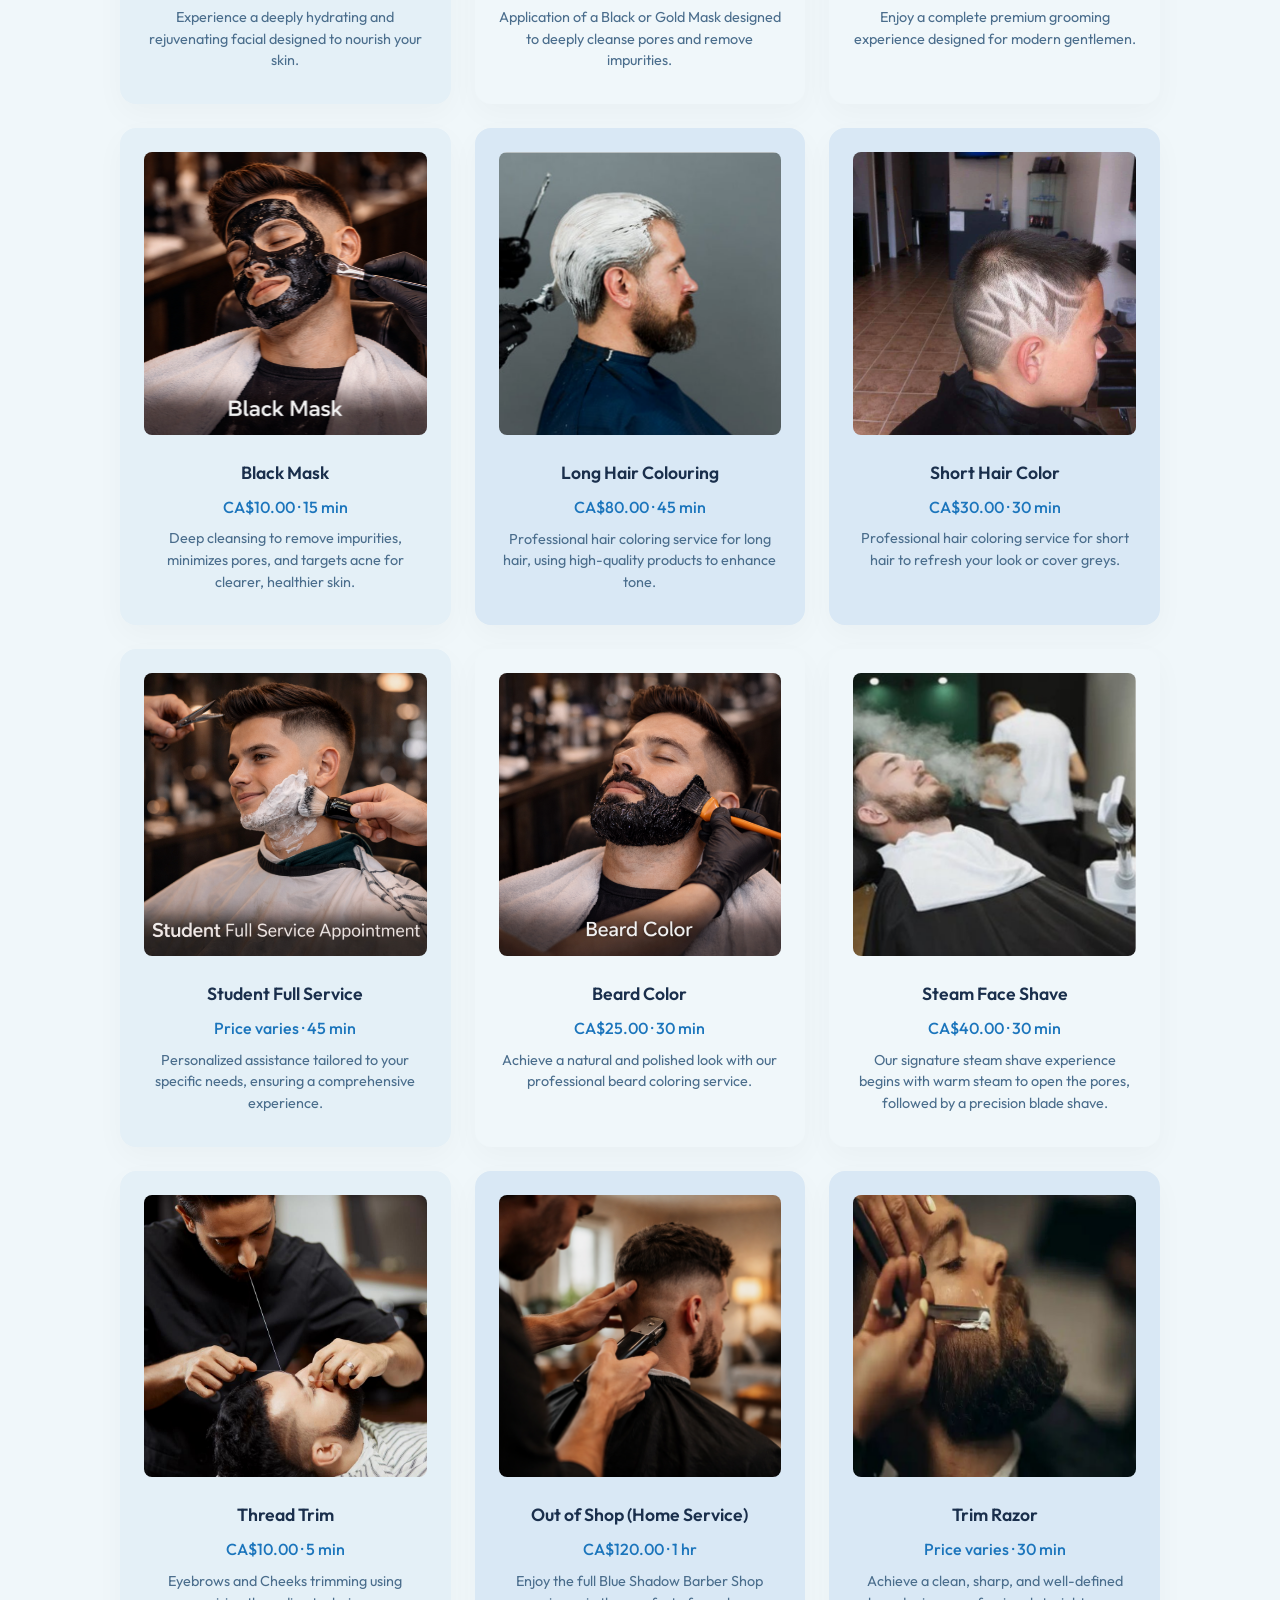
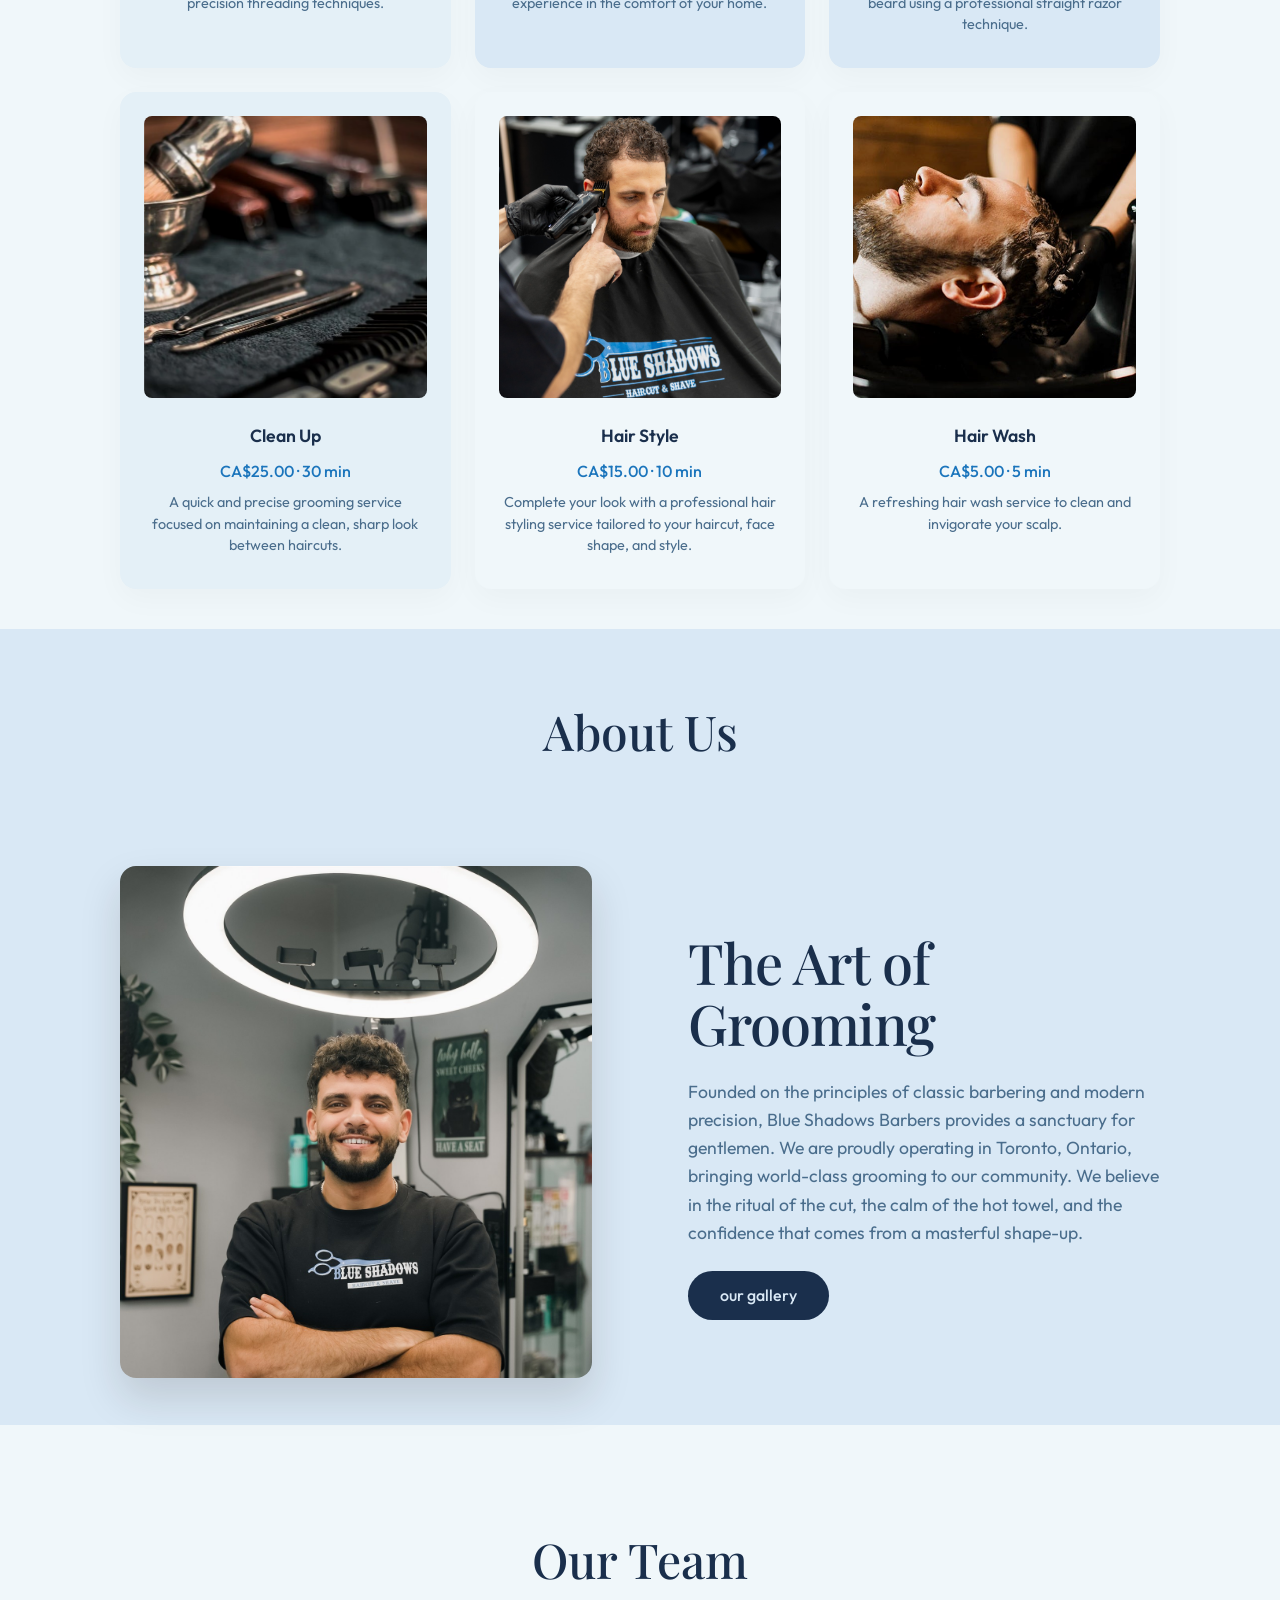
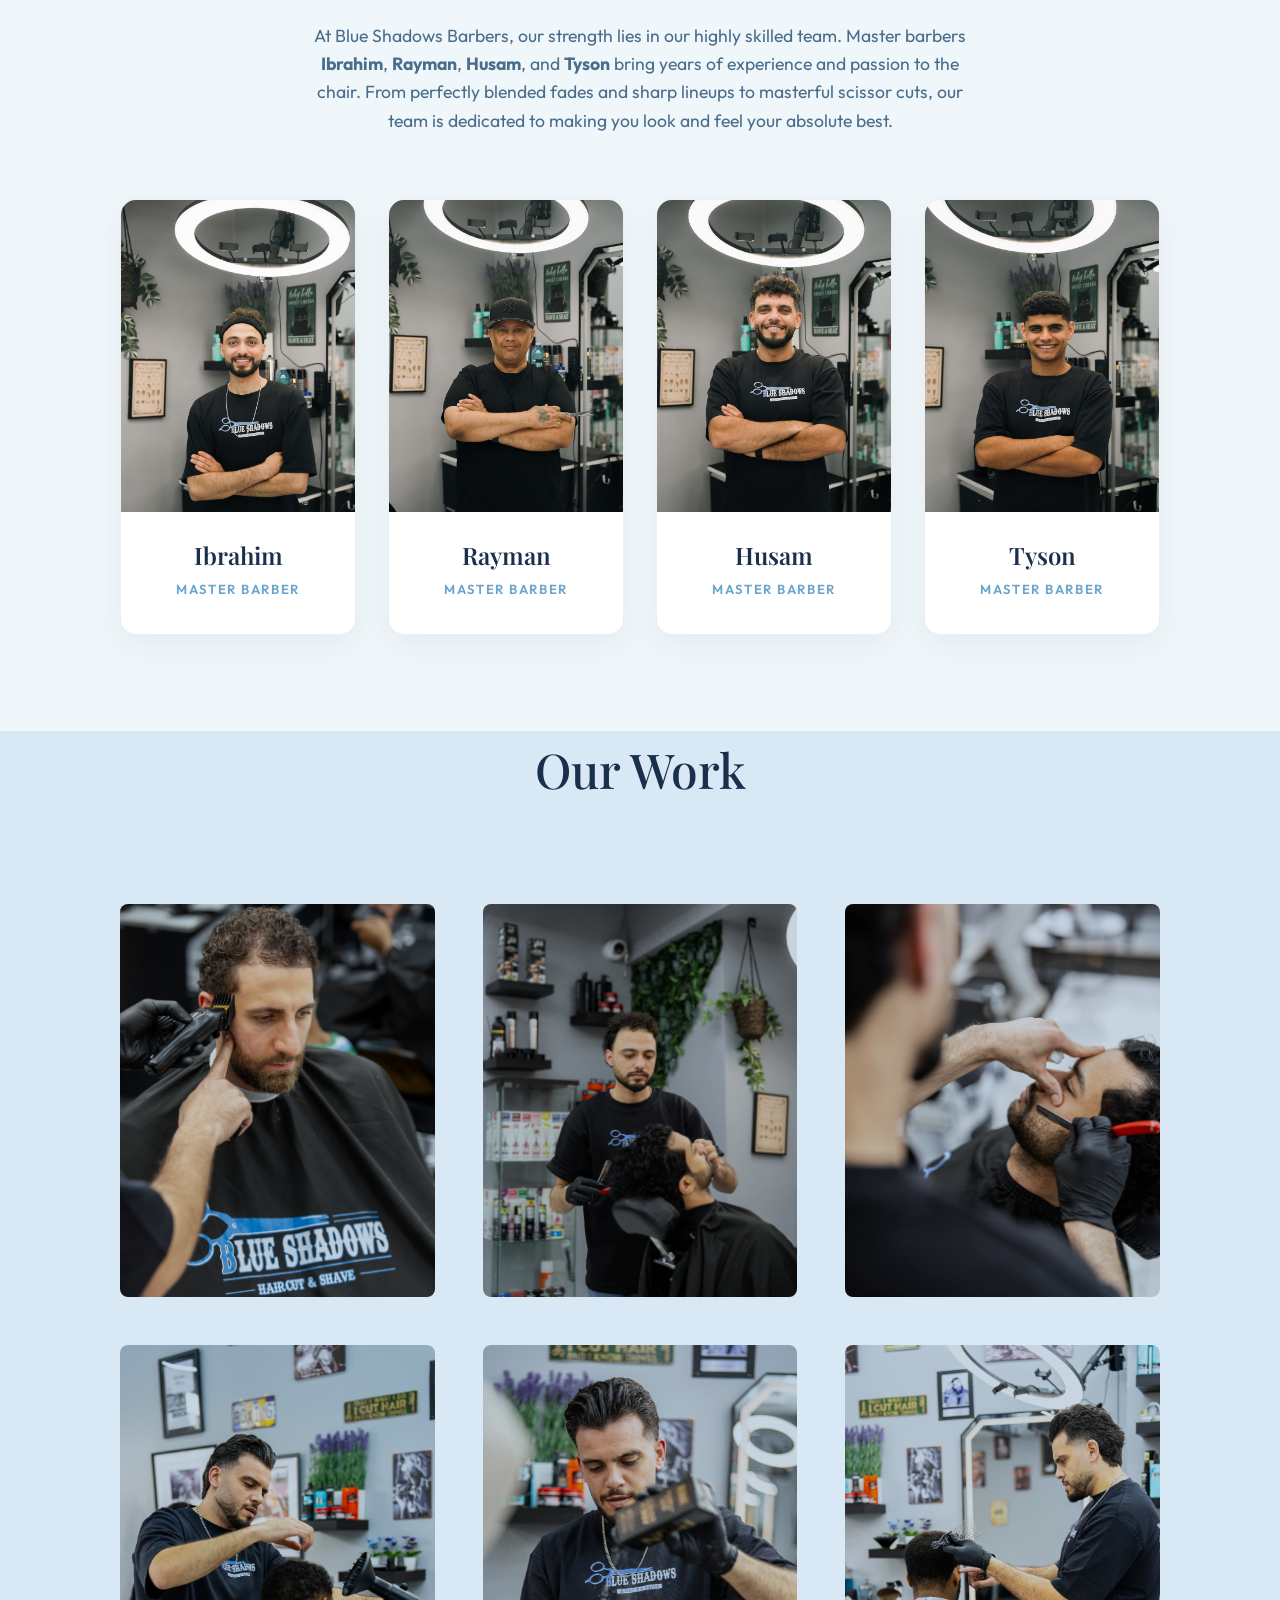
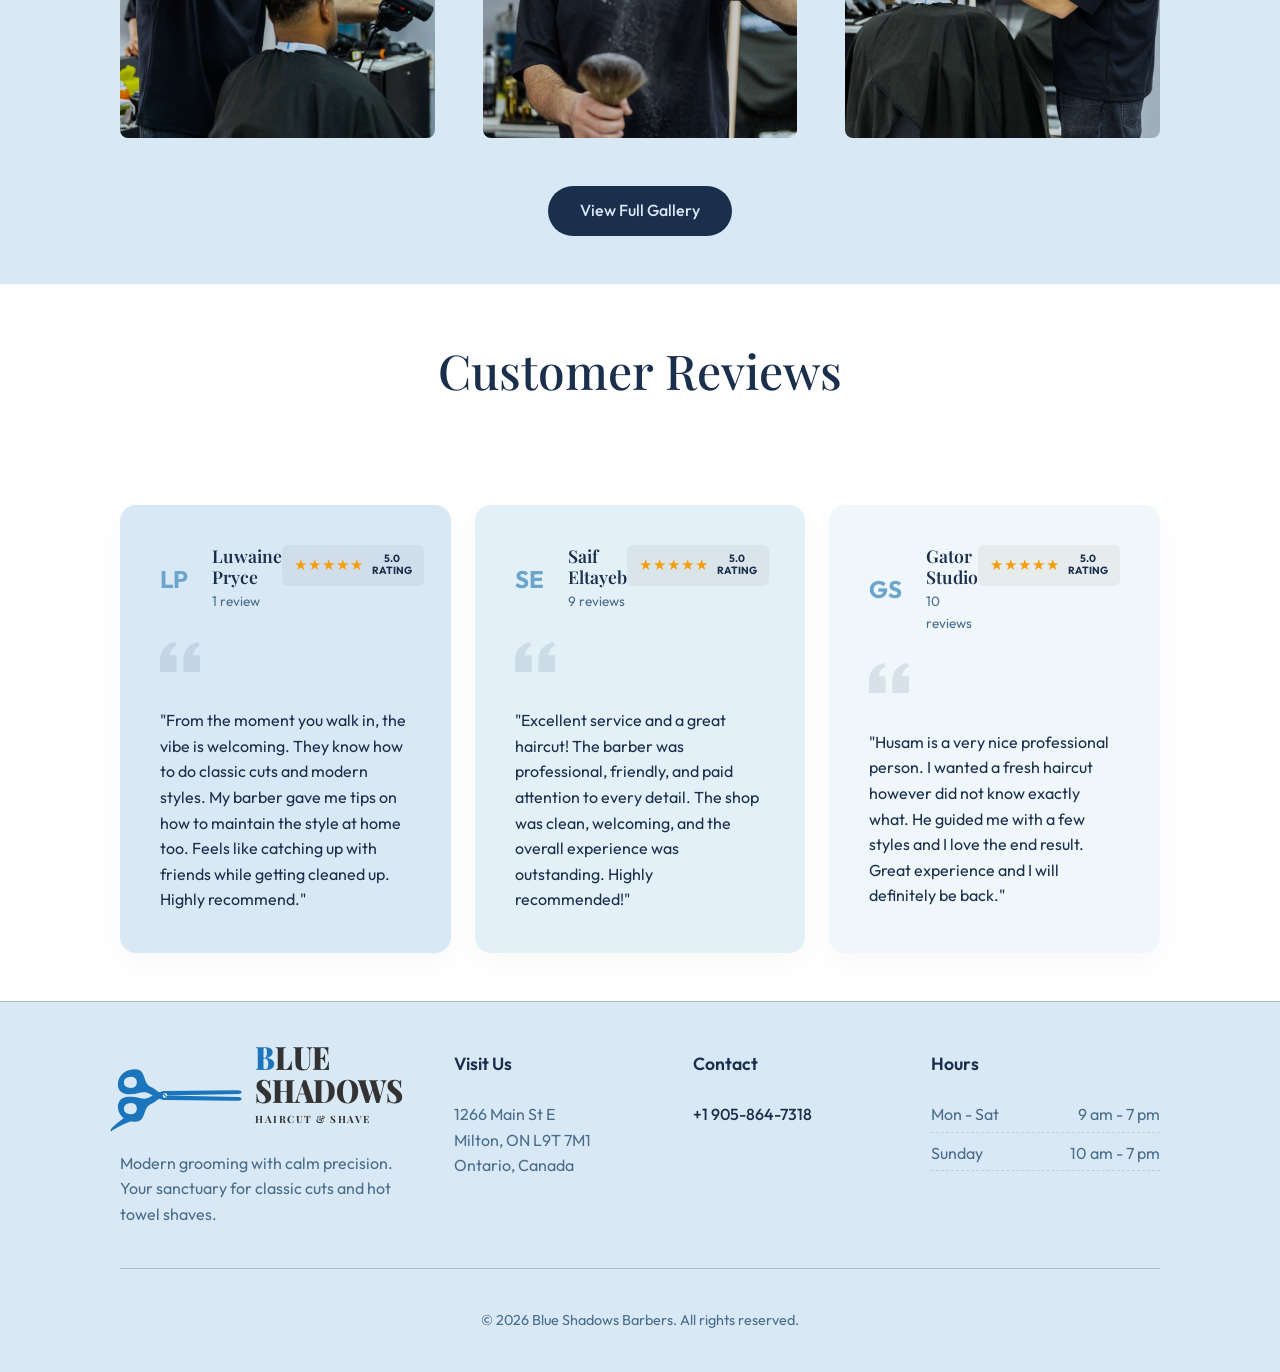
==== commit 9447ab83: "Add Regular Haircut ($25) and Men's Skin Fade ($30) special offer cards" ====
--- a/index.html
+++ b/index.html
@@ -9,7 +9,7 @@
   <link rel="preconnect" href="https://fonts.googleapis.com">
   <link rel="preconnect" href="https://fonts.gstatic.com" crossorigin>
   <link href="https://fonts.googleapis.com/css2?family=Outfit:wght@300;400;500;600&family=Playfair+Display:ital,wght@0,400;0,500;0,600;1,400;1,500&display=swap" rel="stylesheet">
-  <link rel="stylesheet" href="style.css?v=11">
+  <link rel="stylesheet" href="style.css?v=13">
 
 <!-- Google tag (gtag.js) -->
 <script async src="https://www.googletagmanager.com/gtag/js?id=AW-17551570187"></script>
@@ -106,6 +106,25 @@
     <div class="services-content">
       <h2 class="services-title reveal-flip-scroll">Our Services</h2>
       <div class="cards-grid">
+        <div class="card card-dark card-offer">
+          <span class="card-offer-tag">Special Offer</span>
+          <img src="gallery images/unnamed (11).webp" alt="Regular Haircut Special Offer" class="card-img" />
+          <div class="card-body">
+            <h3 class="card-title">Regular Haircut</h3>
+            <div class="card-price">CA$25.00 &middot; 30 min</div>
+            <div class="card-offer-schedule">Mon &ndash; Wed &middot; 9:00 AM &ndash; 3:00 PM</div>
+            <p class="card-desc">Classic regular haircut at a special weekday offer rate. Valid Monday, Tuesday &amp; Wednesday from 9:00 AM to 3:00 PM.</p>
+          </div>
+        </div>
+        <div class="card card-medium card-offer">
+          <span class="card-offer-tag">Special Offer</span>
+          <img src="gallery images/unnamed (5).webp" alt="Men's Skin Fade Special Offer" class="card-img" />
+          <div class="card-body">
+            <h3 class="card-title">Men's Skin Fade</h3>
+            <div class="card-price">CA$30.00 &middot; 30 min</div>
+            <p class="card-desc">Precision men's skin fade blended seamlessly for a sharp, clean look—available now at our special offer rate.</p>
+          </div>
+        </div>
         <div class="card card-dark">
           <img src="gallery images/haircut-beard.png" alt="Haircut and Beard Trim & lineup with blade" class="card-img" />
           <div class="card-body">
--- a/style.css
+++ b/style.css
@@ -280,6 +280,52 @@
   font-size: 0.9rem;
   color: var(--color-text-secondary);
   line-height: 1.5;
+}
+
+.card-offer {
+  position: relative;
+  border: 2px solid #1B75BC;
+  background: linear-gradient(180deg, #FFFFFF 0%, #E4F0F7 100%);
+  box-shadow: 0 12px 32px rgba(27, 117, 188, 0.12);
+}
+
+.card-offer:hover {
+  box-shadow: 0 20px 40px rgba(27, 117, 188, 0.2);
+}
+
+.card-offer .card-img {
+  object-position: center;
+}
+
+.card-offer-tag {
+  position: absolute;
+  top: calc(var(--space-md) + 10px);
+  right: calc(var(--space-md) + 10px);
+  z-index: 2;
+  background: linear-gradient(135deg, #1B75BC 0%, #1A2F4C 100%);
+  color: #FFFFFF;
+  font-family: var(--font-sans);
+  font-size: 0.72rem;
+  font-weight: 600;
+  text-transform: uppercase;
+  letter-spacing: 0.08em;
+  padding: 6px 14px;
+  border-radius: 999px;
+  box-shadow: 0 4px 12px rgba(26, 47, 76, 0.25);
+  pointer-events: none;
+}
+
+.card-offer-schedule {
+  display: inline-block;
+  background-color: rgba(27, 117, 188, 0.1);
+  color: #1A2F4C;
+  border: 1px solid rgba(27, 117, 188, 0.28);
+  font-family: var(--font-sans);
+  font-size: 0.8rem;
+  font-weight: 600;
+  padding: 4px 12px;
+  border-radius: 999px;
+  margin-top: 2px;
 }
 
 /* =========================================
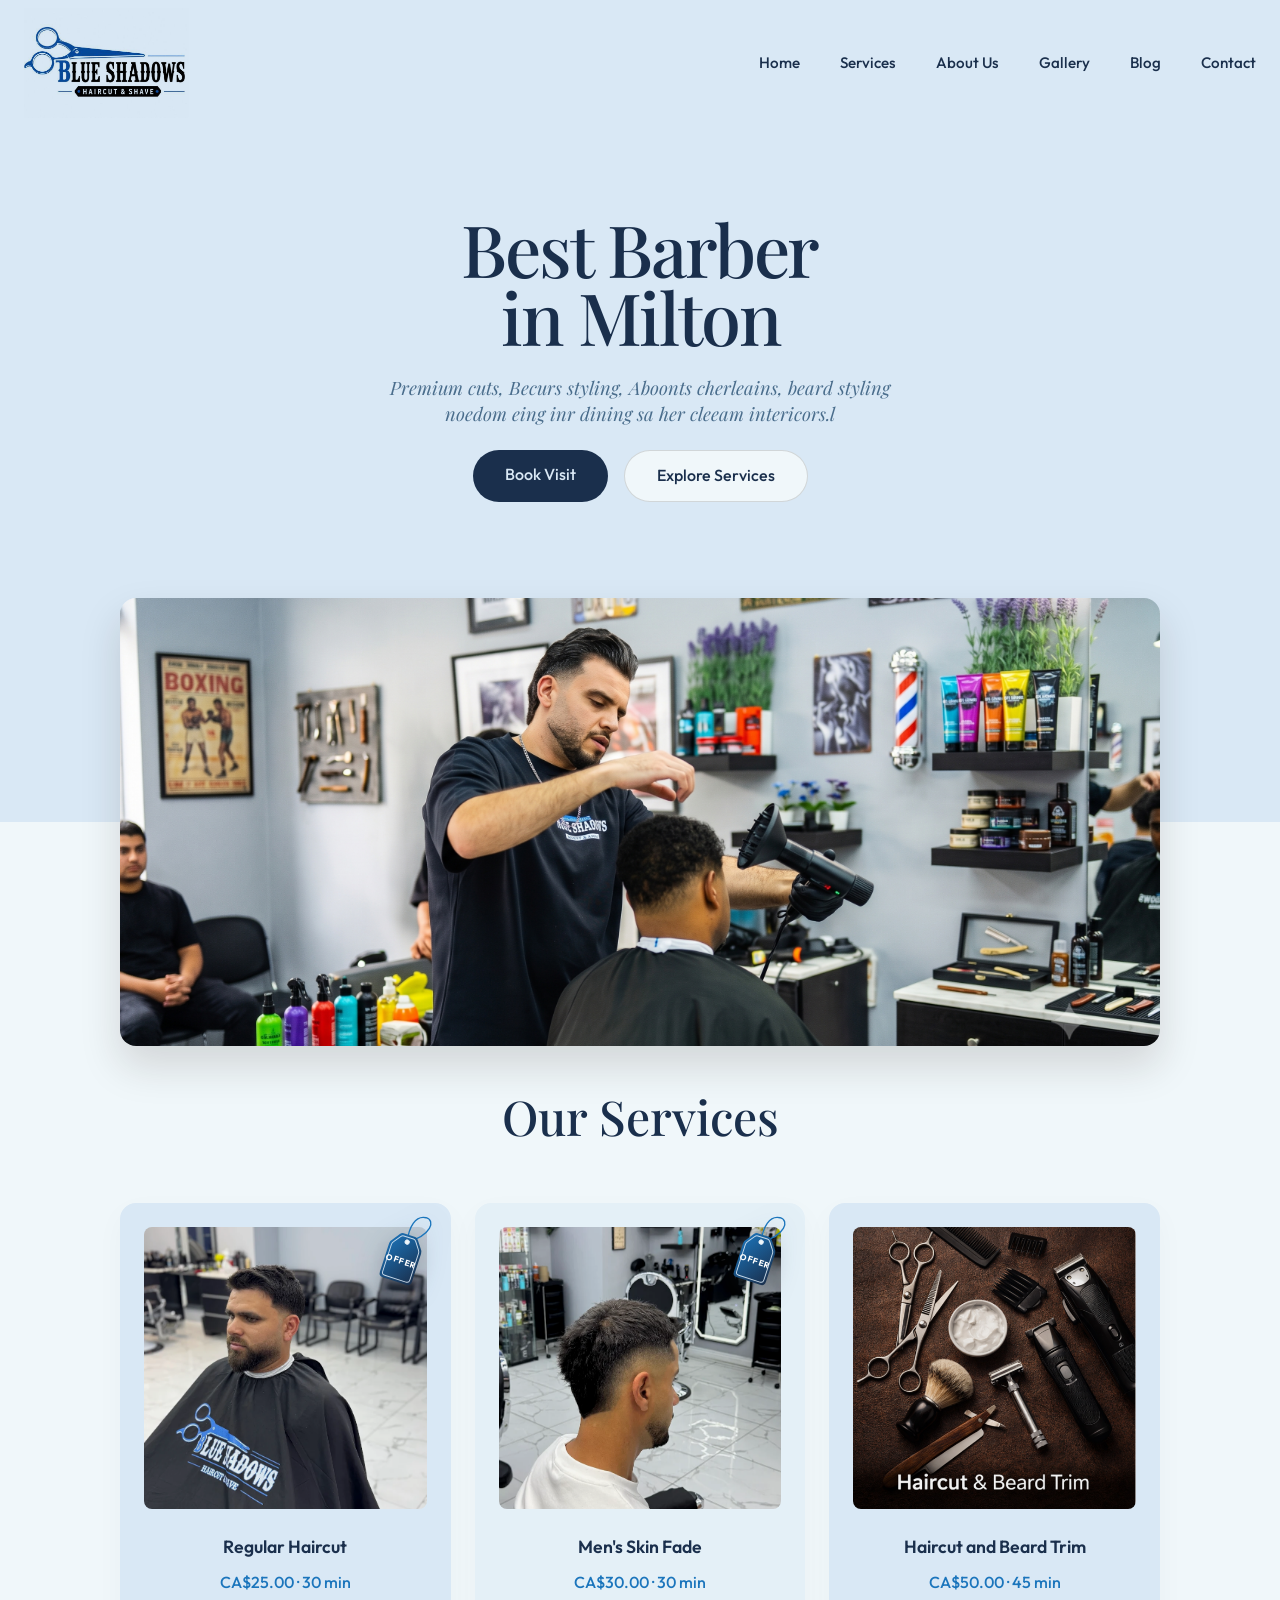
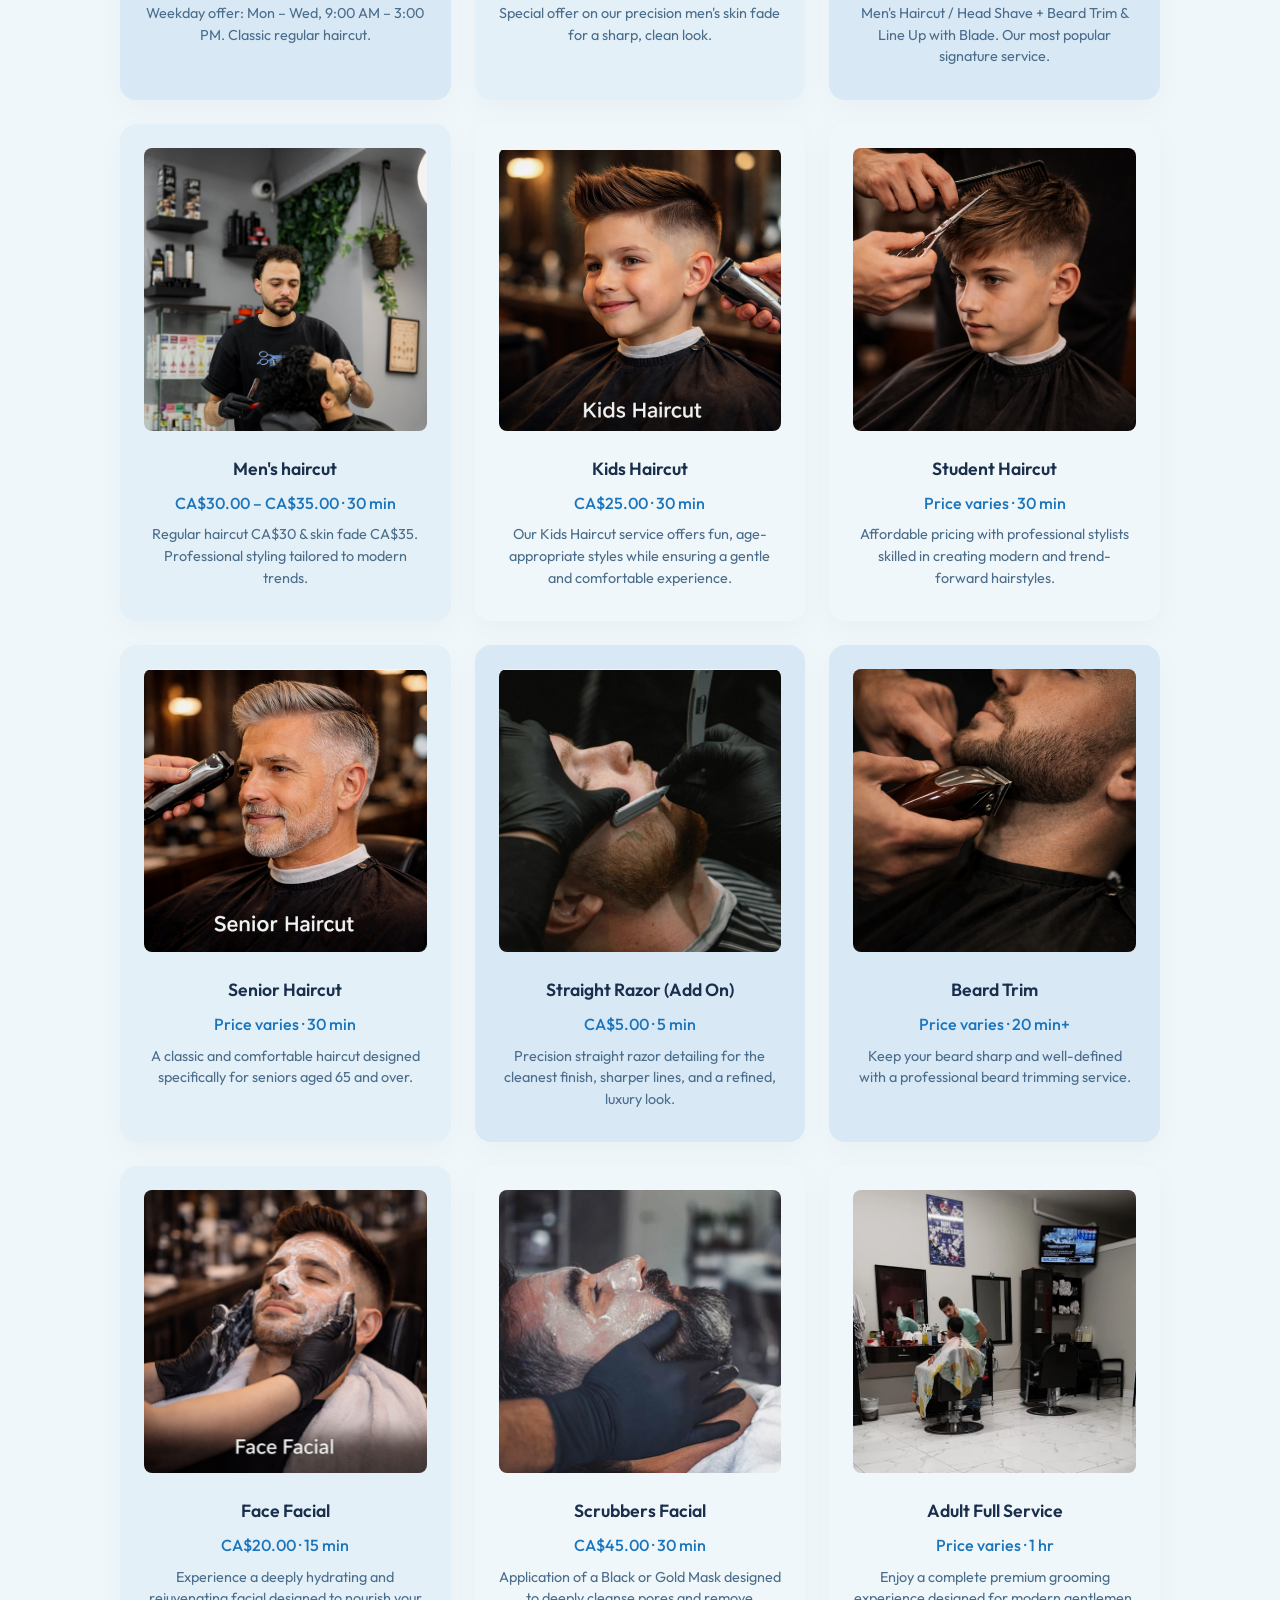
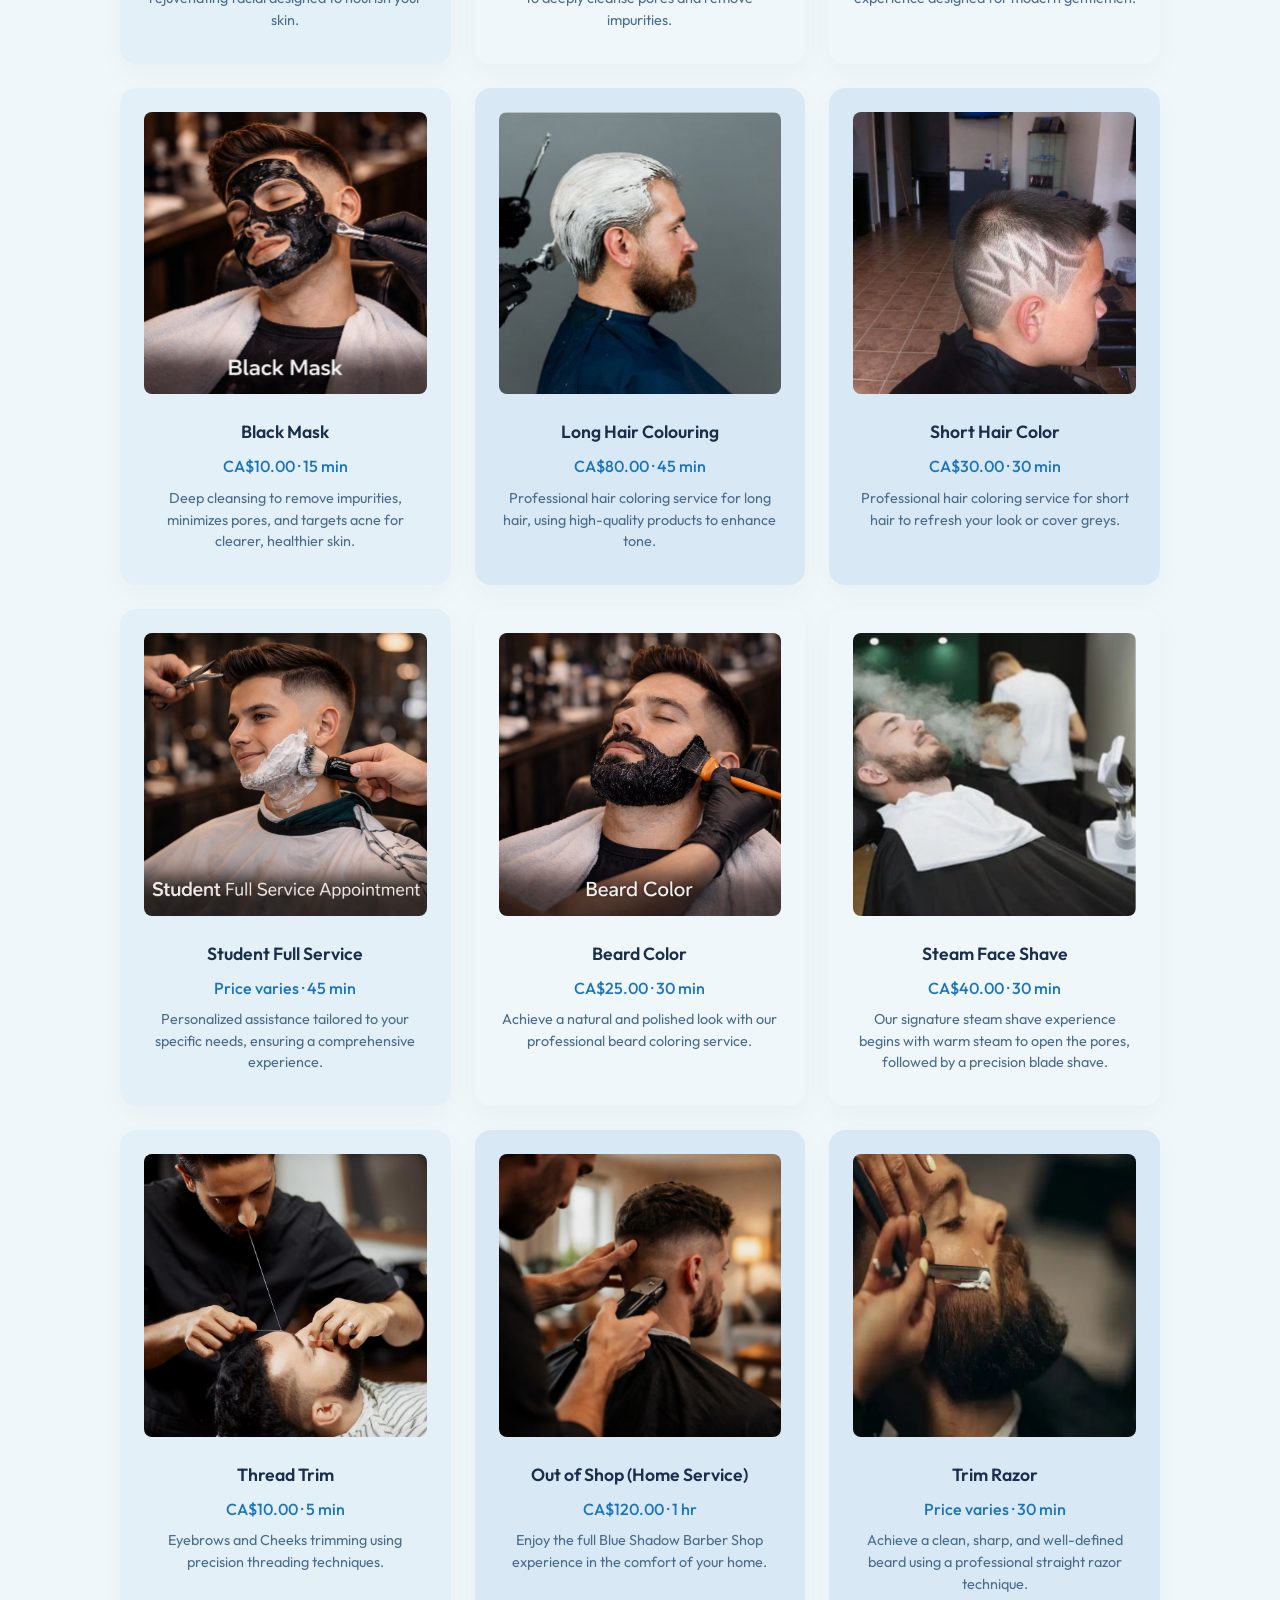
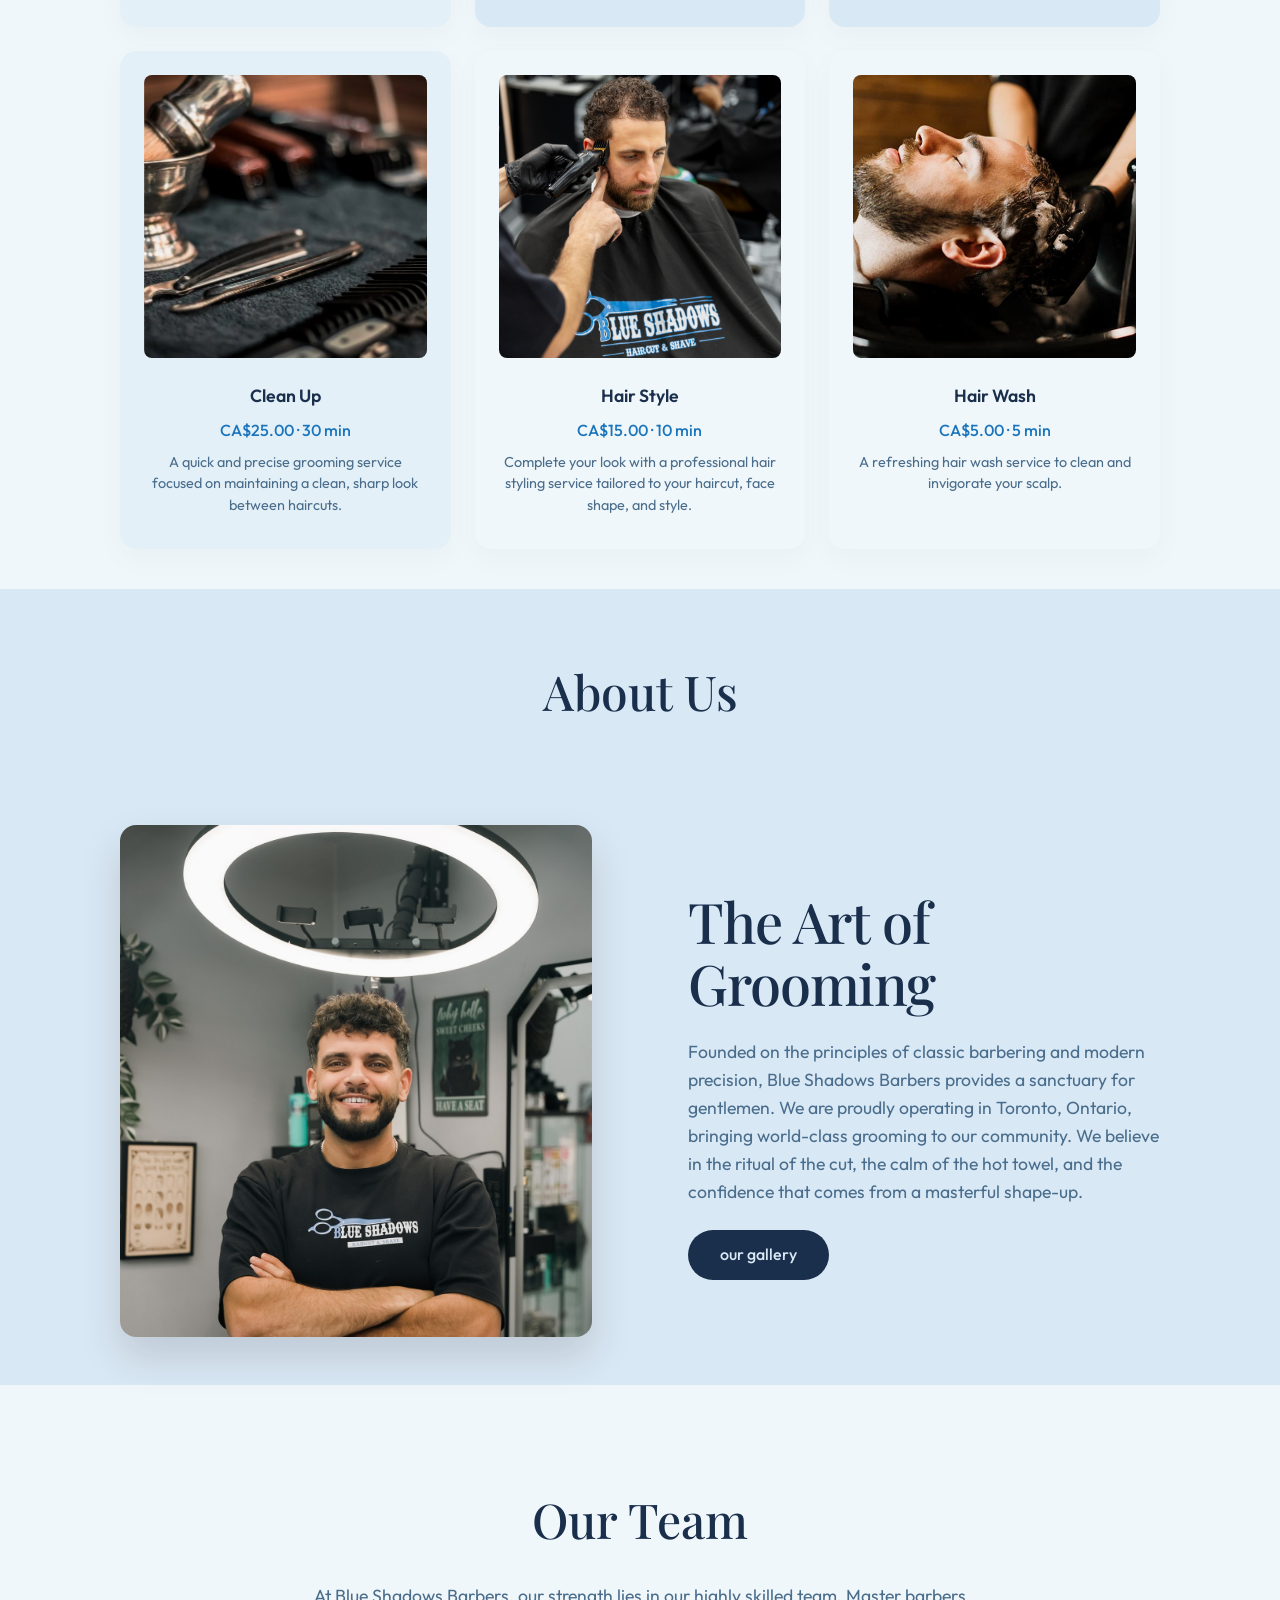
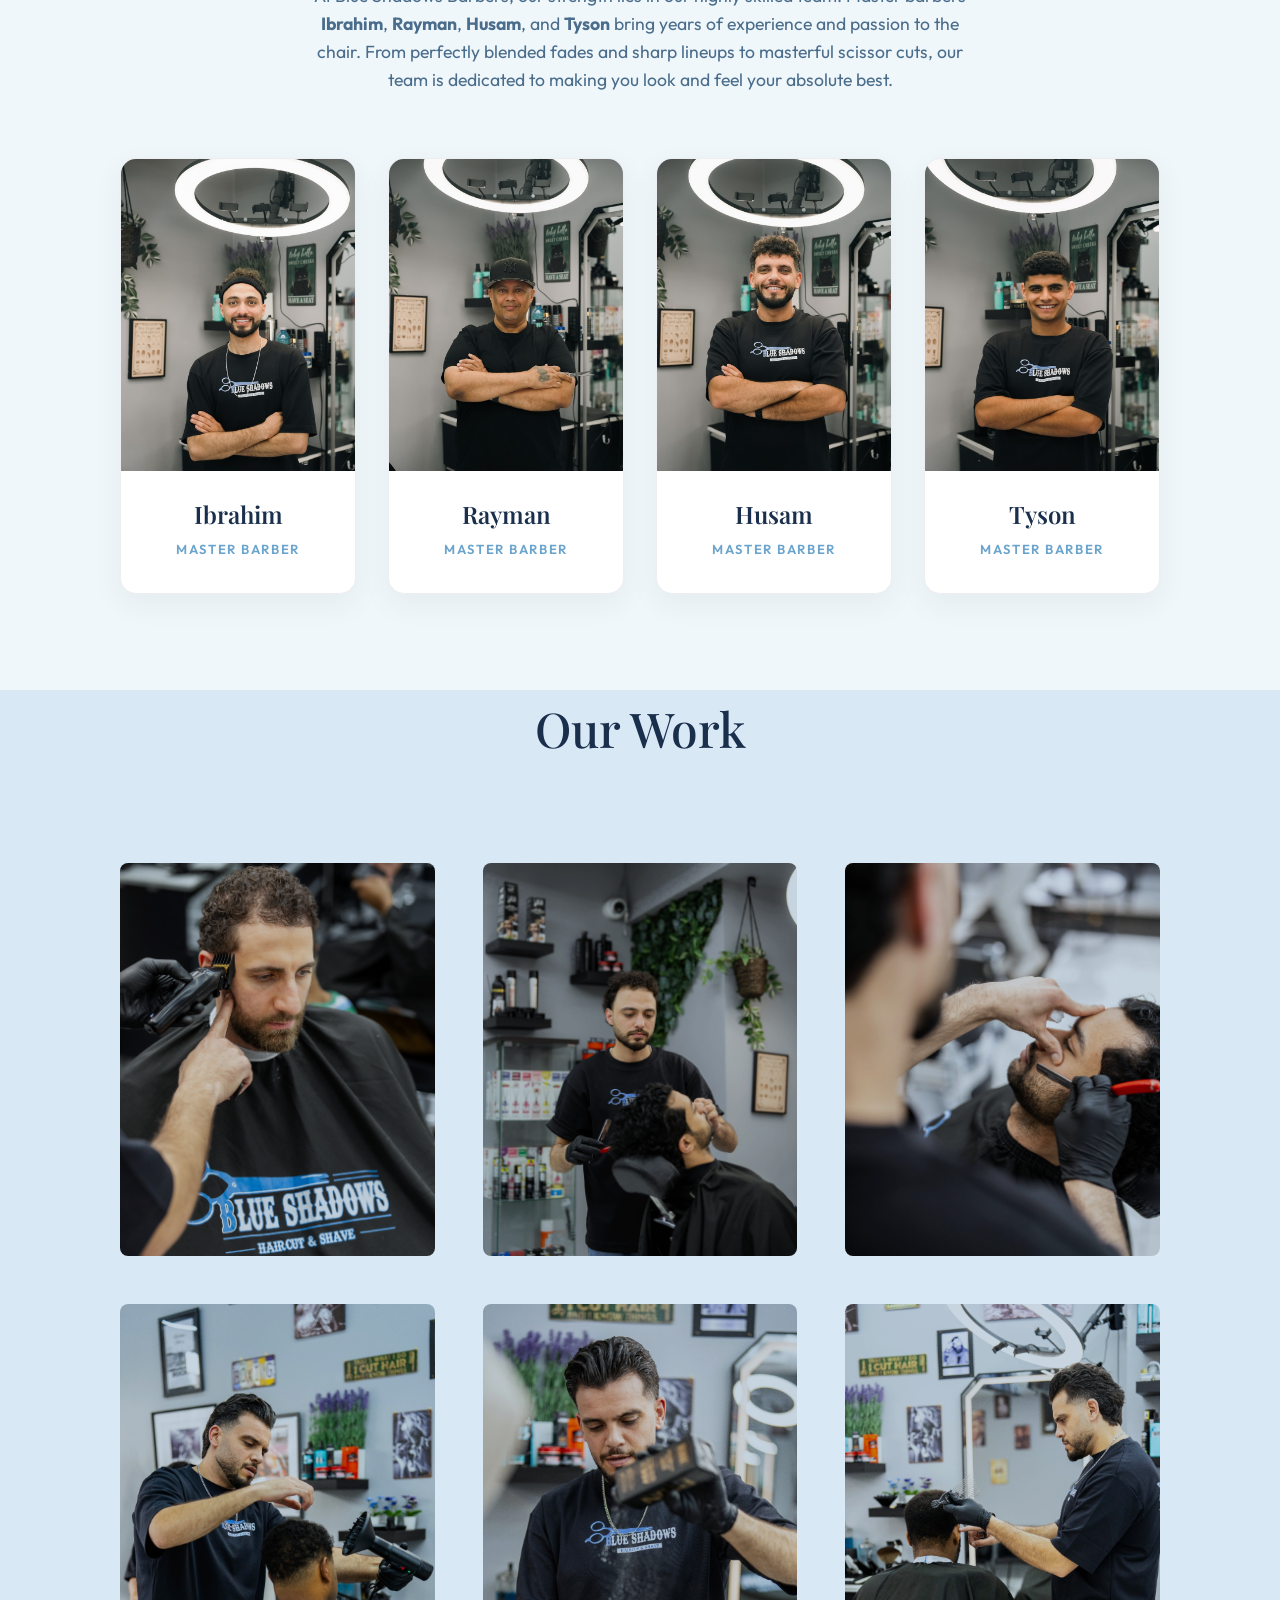
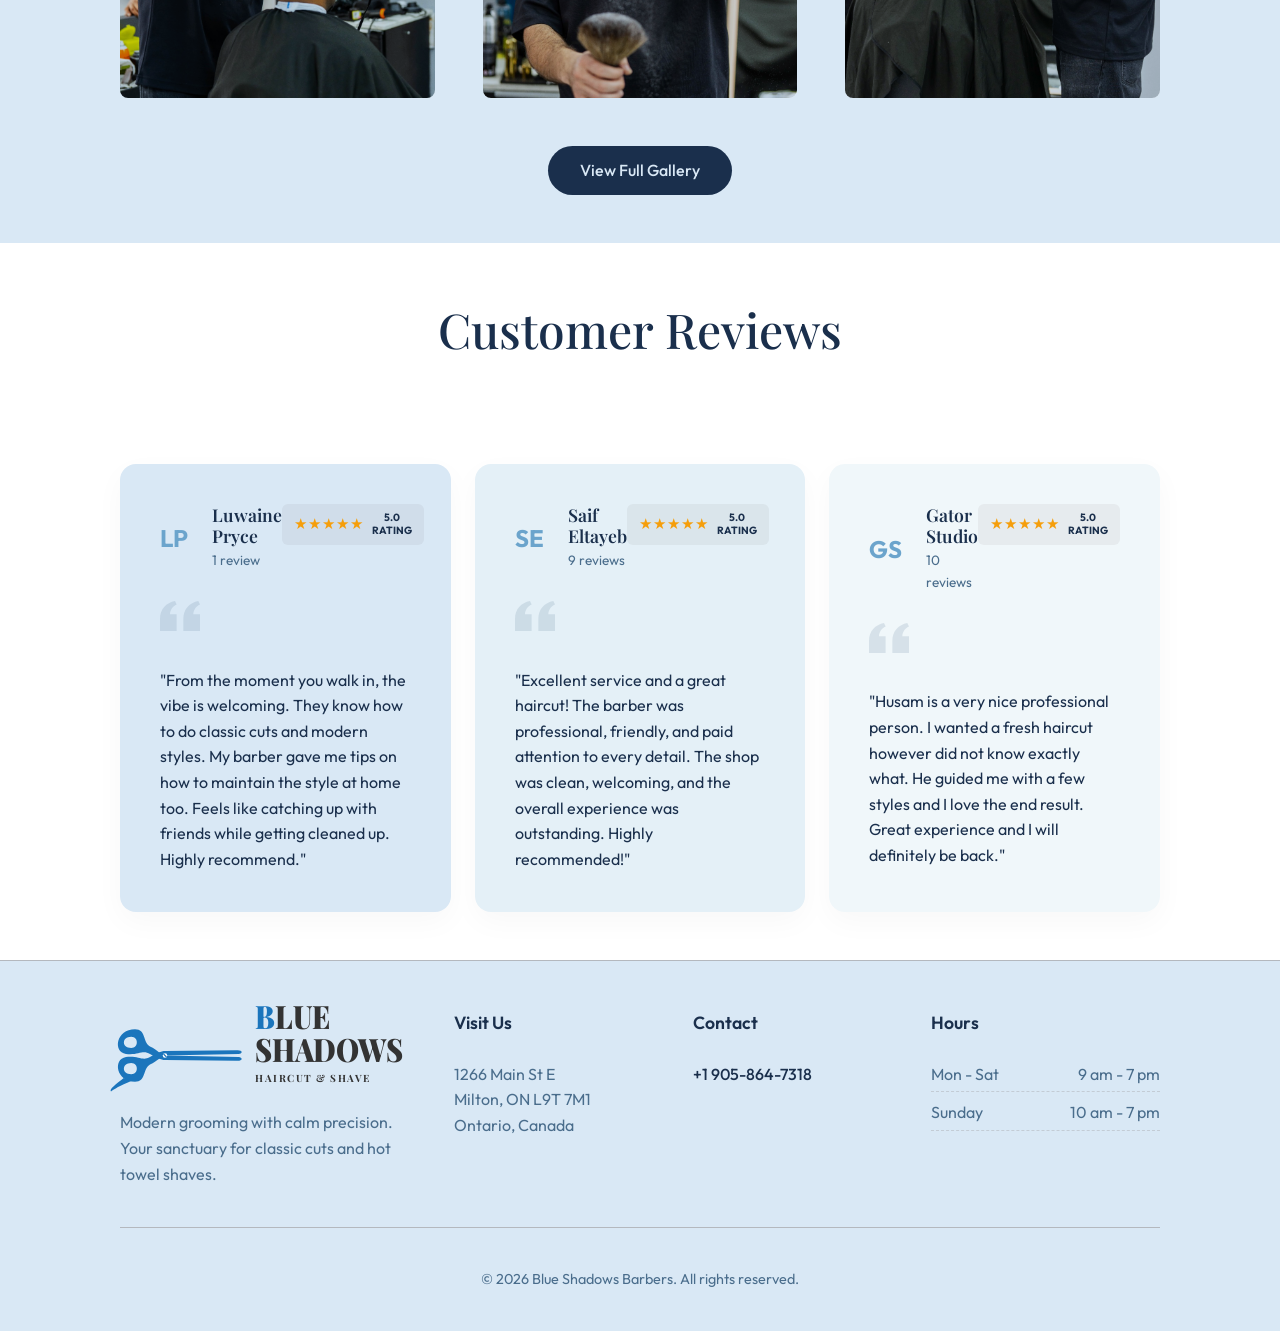
==== commit d63da75e: "Update offer cards with bluish hanging tag and clarify haircut vs skin fade pricing" ====
--- a/index.html
+++ b/index.html
@@ -9,7 +9,7 @@
   <link rel="preconnect" href="https://fonts.googleapis.com">
   <link rel="preconnect" href="https://fonts.gstatic.com" crossorigin>
   <link href="https://fonts.googleapis.com/css2?family=Outfit:wght@300;400;500;600&family=Playfair+Display:ital,wght@0,400;0,500;0,600;1,400;1,500&display=swap" rel="stylesheet">
-  <link rel="stylesheet" href="style.css?v=13">
+  <link rel="stylesheet" href="style.css?v=14">
 
 <!-- Google tag (gtag.js) -->
 <script async src="https://www.googletagmanager.com/gtag/js?id=AW-17551570187"></script>
@@ -107,22 +107,49 @@
       <h2 class="services-title reveal-flip-scroll">Our Services</h2>
       <div class="cards-grid">
         <div class="card card-dark card-offer">
-          <span class="card-offer-tag">Special Offer</span>
+          <svg class="card-offer-tag" viewBox="0 0 110 120" xmlns="http://www.w3.org/2000/svg" role="img" aria-label="Special Offer">
+            <defs>
+              <linearGradient id="offerTagGrad1" x1="0%" y1="0%" x2="100%" y2="100%">
+                <stop offset="0%" stop-color="#1B75BC" />
+                <stop offset="100%" stop-color="#1A2F4C" />
+              </linearGradient>
+            </defs>
+            <path d="M 59.7 46.2 C 62 24, 72 6, 88 10 C 102 14, 96 36, 59.7 46.2" fill="none" stroke="#1B75BC" stroke-width="2" stroke-linecap="round" />
+            <g transform="translate(52, 70) rotate(18)">
+              <path d="M -9 -36 L 9 -36 Q 12 -36 14 -33 L 22 -22 Q 25 -19 25 -15 L 25 29 Q 25 36 18 36 L -18 36 Q -25 36 -25 29 L -25 -15 Q -25 -19 -22 -22 L -14 -33 Q -12 -36 -9 -36 Z" fill="url(#offerTagGrad1)" />
+              <path d="M -7.5 -32.2 L 7.5 -32.2 Q 10 -32.2 11.8 -29.8 L 19 -19.8 Q 21.2 -17 21.2 -14 L 21.2 27.5 Q 21.2 32.2 16.5 32.2 L -16.5 32.2 Q -21.2 32.2 -21.2 27.5 L -21.2 -14 Q -21.2 -17 -19 -19.8 L -11.8 -29.8 Q -10 -32.2 -7.5 -32.2 Z" fill="none" stroke="#D9E8F5" stroke-width="1.4" opacity="0.9" />
+              <circle cx="0" cy="-25" r="3.4" fill="#F0F7FA" stroke="#D9E8F5" stroke-width="1.2" />
+              <text x="0" y="9" text-anchor="middle" fill="#FFFFFF" font-family="Outfit, sans-serif" font-size="12.5" font-weight="700" letter-spacing="1.2">OFFER</text>
+            </g>
+          </svg>
           <img src="gallery images/unnamed (11).webp" alt="Regular Haircut Special Offer" class="card-img" />
           <div class="card-body">
             <h3 class="card-title">Regular Haircut</h3>
             <div class="card-price">CA$25.00 &middot; 30 min</div>
-            <div class="card-offer-schedule">Mon &ndash; Wed &middot; 9:00 AM &ndash; 3:00 PM</div>
-            <p class="card-desc">Classic regular haircut at a special weekday offer rate. Valid Monday, Tuesday &amp; Wednesday from 9:00 AM to 3:00 PM.</p>
+            <p class="card-desc">Weekday offer: Mon &ndash; Wed, 9:00 AM &ndash; 3:00 PM. Classic regular haircut.</p>
           </div>
         </div>
         <div class="card card-medium card-offer">
-          <span class="card-offer-tag">Special Offer</span>
+          <svg class="card-offer-tag" viewBox="0 0 110 120" xmlns="http://www.w3.org/2000/svg" role="img" aria-label="Special Offer">
+            <defs>
+              <linearGradient id="offerTagGrad2" x1="0%" y1="0%" x2="100%" y2="100%">
+                <stop offset="0%" stop-color="#1B75BC" />
+                <stop offset="100%" stop-color="#1A2F4C" />
+              </linearGradient>
+            </defs>
+            <path d="M 59.7 46.2 C 62 24, 72 6, 88 10 C 102 14, 96 36, 59.7 46.2" fill="none" stroke="#1B75BC" stroke-width="2" stroke-linecap="round" />
+            <g transform="translate(52, 70) rotate(18)">
+              <path d="M -9 -36 L 9 -36 Q 12 -36 14 -33 L 22 -22 Q 25 -19 25 -15 L 25 29 Q 25 36 18 36 L -18 36 Q -25 36 -25 29 L -25 -15 Q -25 -19 -22 -22 L -14 -33 Q -12 -36 -9 -36 Z" fill="url(#offerTagGrad2)" />
+              <path d="M -7.5 -32.2 L 7.5 -32.2 Q 10 -32.2 11.8 -29.8 L 19 -19.8 Q 21.2 -17 21.2 -14 L 21.2 27.5 Q 21.2 32.2 16.5 32.2 L -16.5 32.2 Q -21.2 32.2 -21.2 27.5 L -21.2 -14 Q -21.2 -17 -19 -19.8 L -11.8 -29.8 Q -10 -32.2 -7.5 -32.2 Z" fill="none" stroke="#D9E8F5" stroke-width="1.4" opacity="0.9" />
+              <circle cx="0" cy="-25" r="3.4" fill="#F0F7FA" stroke="#D9E8F5" stroke-width="1.2" />
+              <text x="0" y="9" text-anchor="middle" fill="#FFFFFF" font-family="Outfit, sans-serif" font-size="12.5" font-weight="700" letter-spacing="1.2">OFFER</text>
+            </g>
+          </svg>
           <img src="gallery images/unnamed (5).webp" alt="Men's Skin Fade Special Offer" class="card-img" />
           <div class="card-body">
             <h3 class="card-title">Men's Skin Fade</h3>
             <div class="card-price">CA$30.00 &middot; 30 min</div>
-            <p class="card-desc">Precision men's skin fade blended seamlessly for a sharp, clean look—available now at our special offer rate.</p>
+            <p class="card-desc">Special offer on our precision men's skin fade for a sharp, clean look.</p>
           </div>
         </div>
         <div class="card card-dark">
@@ -138,7 +165,7 @@
           <div class="card-body">
             <h3 class="card-title">Men's haircut</h3>
             <div class="card-price">CA$30.00 &ndash; CA$35.00 &middot; 30 min</div>
-            <p class="card-desc">Experience professional styling with our men’s haircut service, tailored to modern trends.</p>
+            <p class="card-desc">Regular haircut CA$30 &amp; skin fade CA$35. Professional styling tailored to modern trends.</p>
           </div>
         </div>
         <div class="card card-light">
--- a/style.css
+++ b/style.css
@@ -284,13 +284,6 @@
 
 .card-offer {
   position: relative;
-  border: 2px solid #1B75BC;
-  background: linear-gradient(180deg, #FFFFFF 0%, #E4F0F7 100%);
-  box-shadow: 0 12px 32px rgba(27, 117, 188, 0.12);
-}
-
-.card-offer:hover {
-  box-shadow: 0 20px 40px rgba(27, 117, 188, 0.2);
 }
 
 .card-offer .card-img {
@@ -299,33 +292,13 @@
 
 .card-offer-tag {
   position: absolute;
-  top: calc(var(--space-md) + 10px);
-  right: calc(var(--space-md) + 10px);
+  top: 8px;
+  right: 10px;
   z-index: 2;
-  background: linear-gradient(135deg, #1B75BC 0%, #1A2F4C 100%);
-  color: #FFFFFF;
-  font-family: var(--font-sans);
-  font-size: 0.72rem;
-  font-weight: 600;
-  text-transform: uppercase;
-  letter-spacing: 0.08em;
-  padding: 6px 14px;
-  border-radius: 999px;
-  box-shadow: 0 4px 12px rgba(26, 47, 76, 0.25);
+  width: 74px;
+  height: auto;
   pointer-events: none;
-}
-
-.card-offer-schedule {
-  display: inline-block;
-  background-color: rgba(27, 117, 188, 0.1);
-  color: #1A2F4C;
-  border: 1px solid rgba(27, 117, 188, 0.28);
-  font-family: var(--font-sans);
-  font-size: 0.8rem;
-  font-weight: 600;
-  padding: 4px 12px;
-  border-radius: 999px;
-  margin-top: 2px;
+  filter: drop-shadow(0 6px 12px rgba(26, 47, 76, 0.25));
 }
 
 /* =========================================
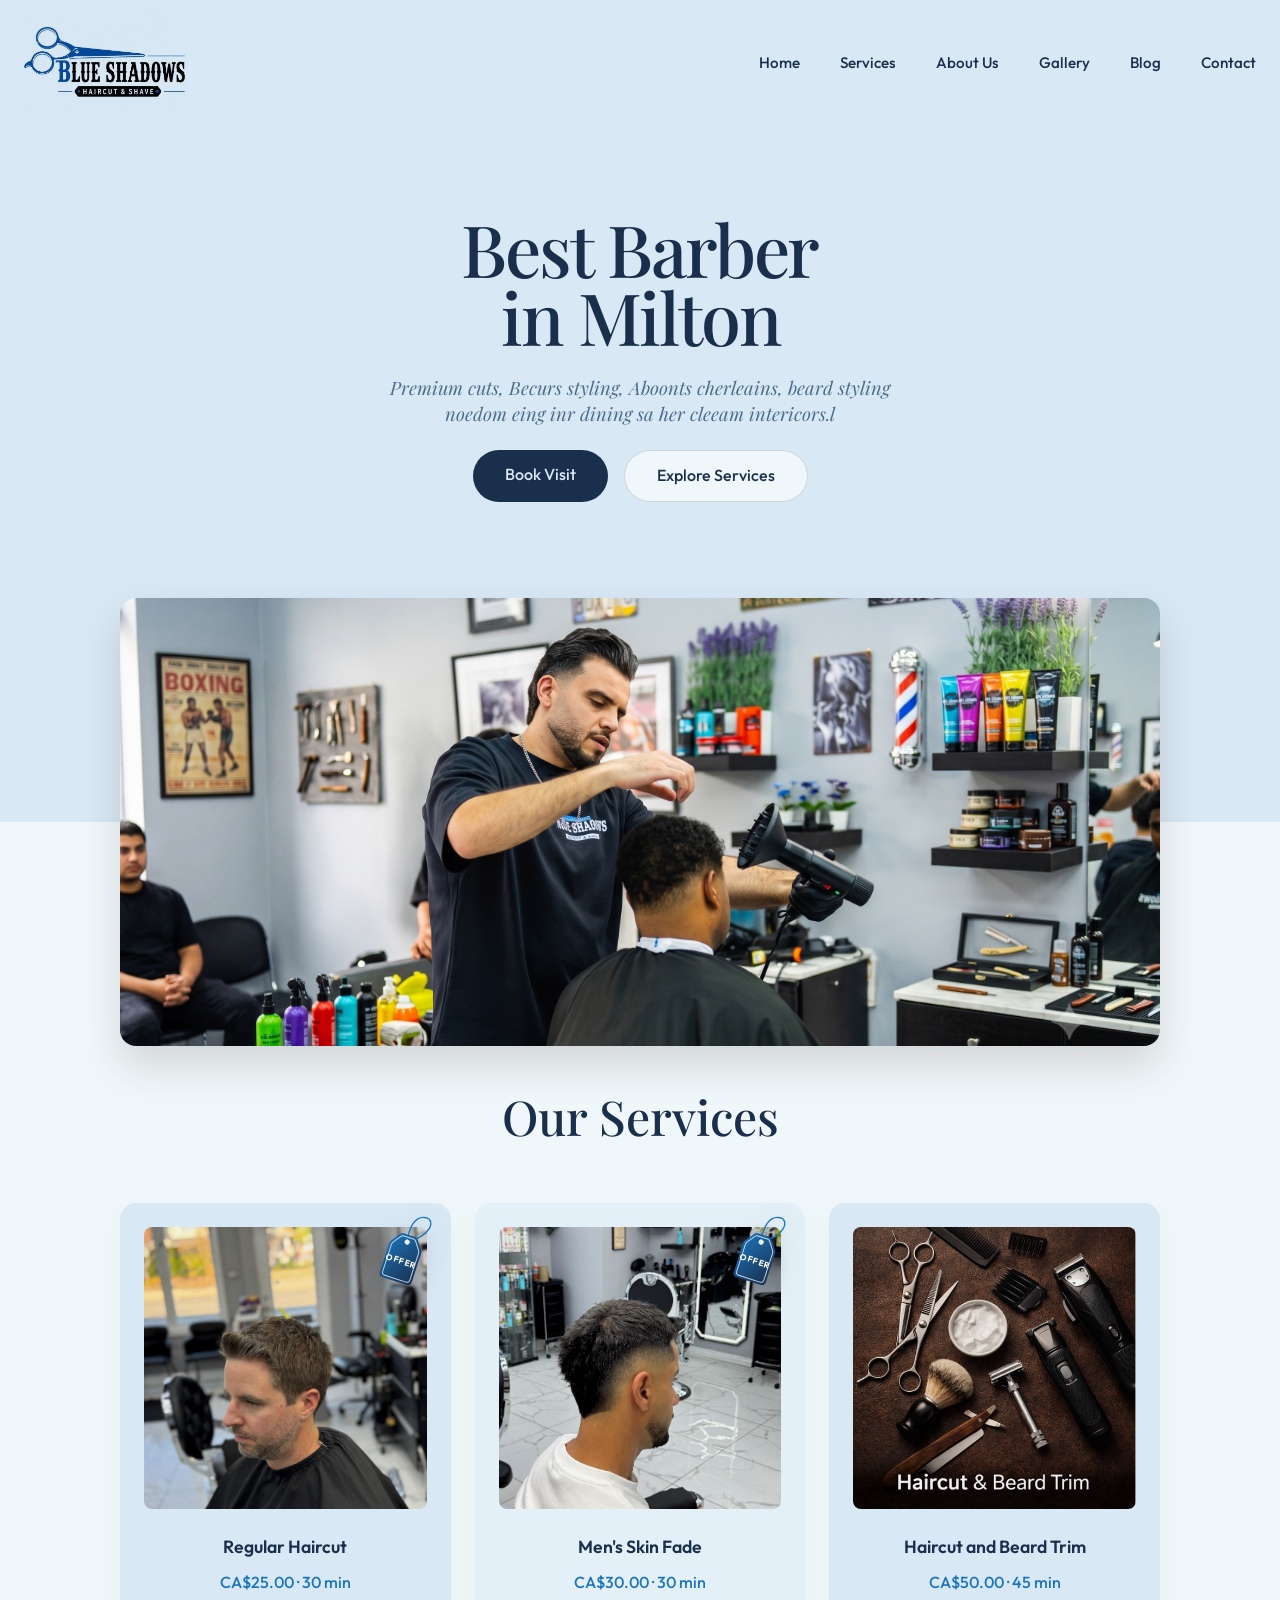
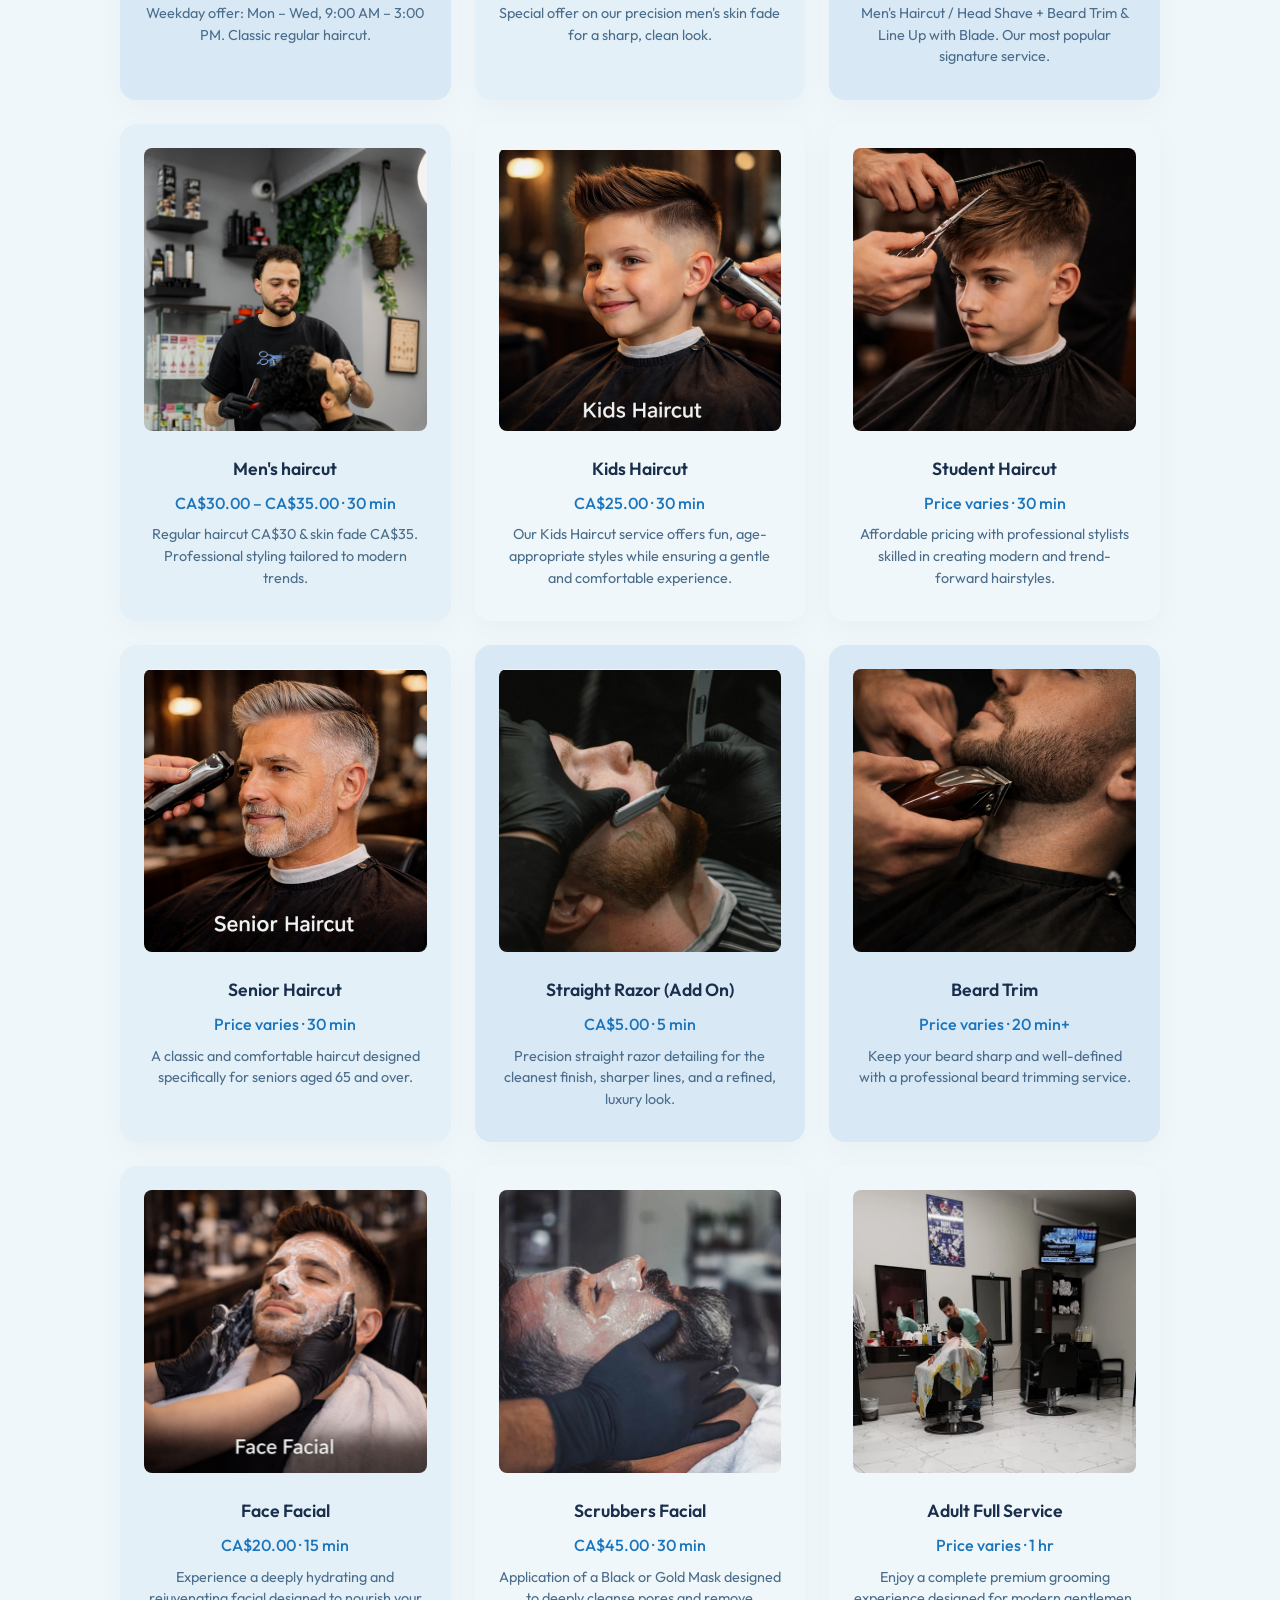
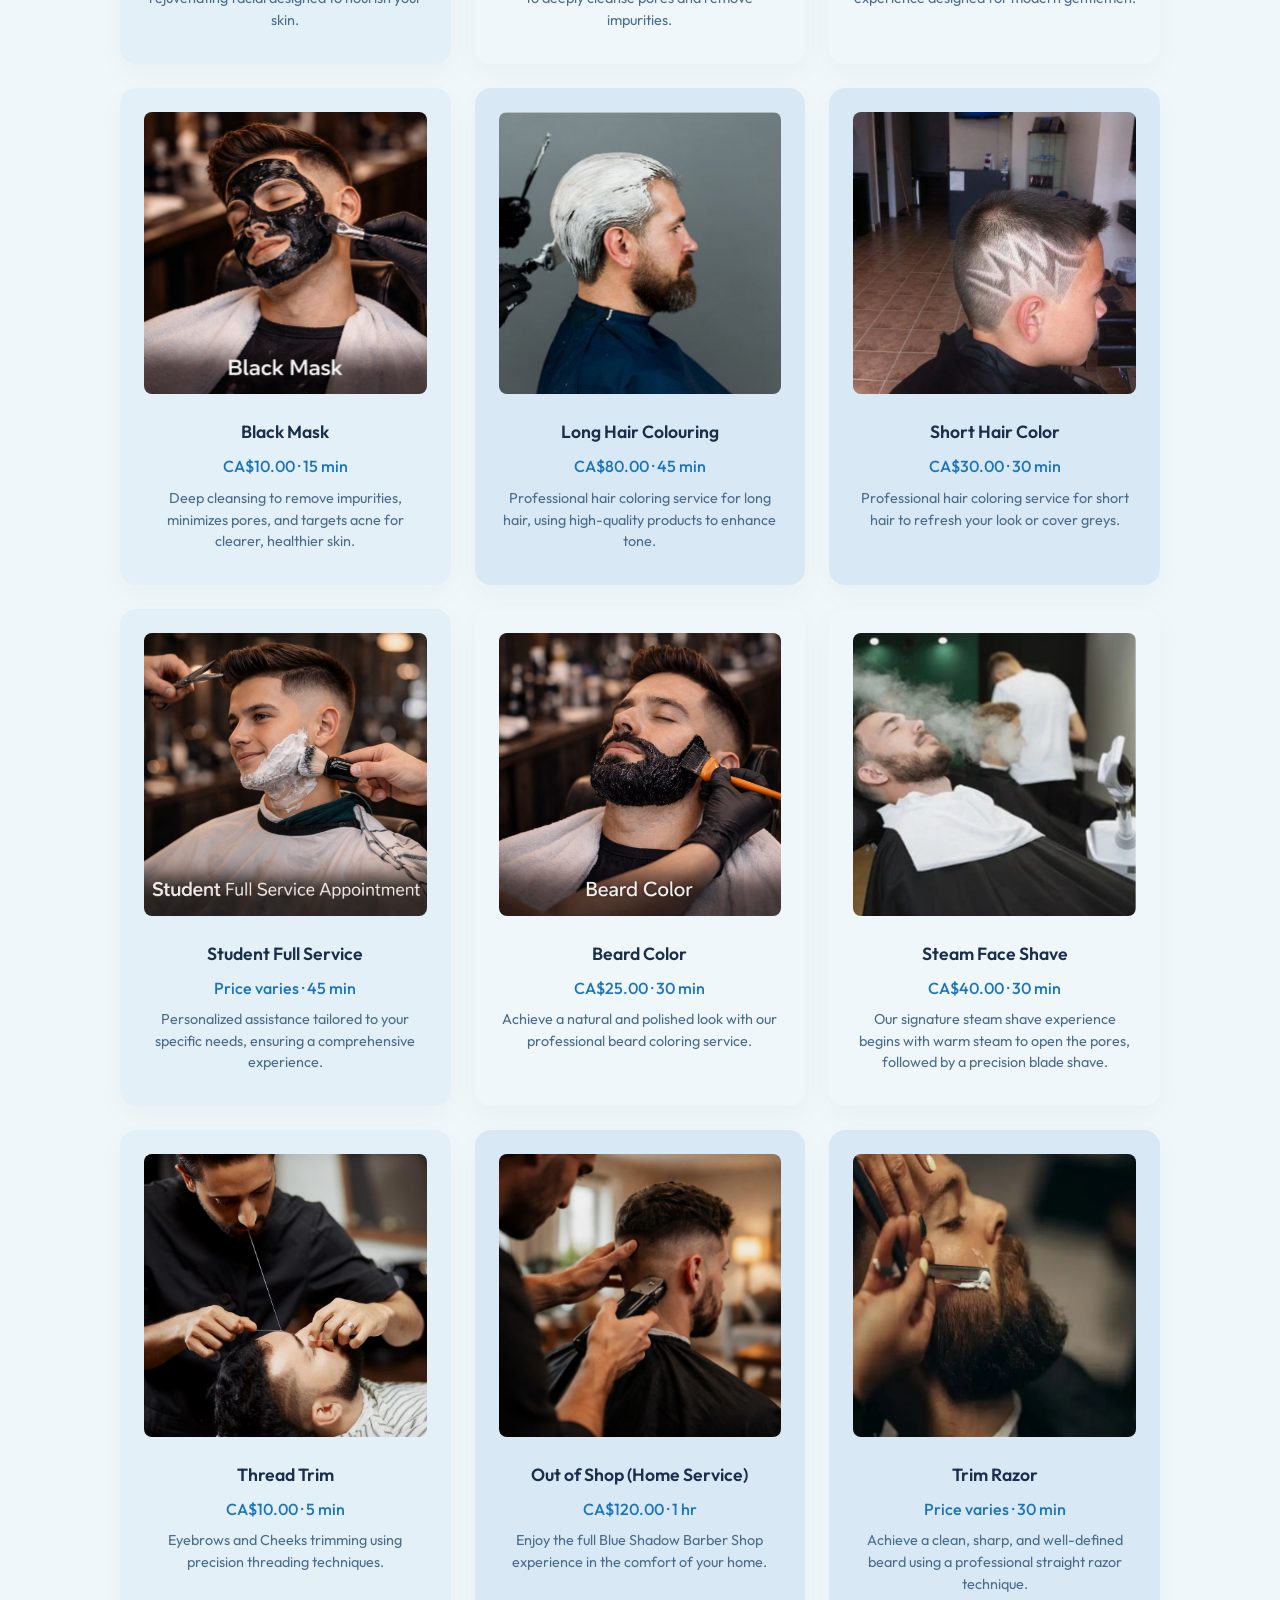
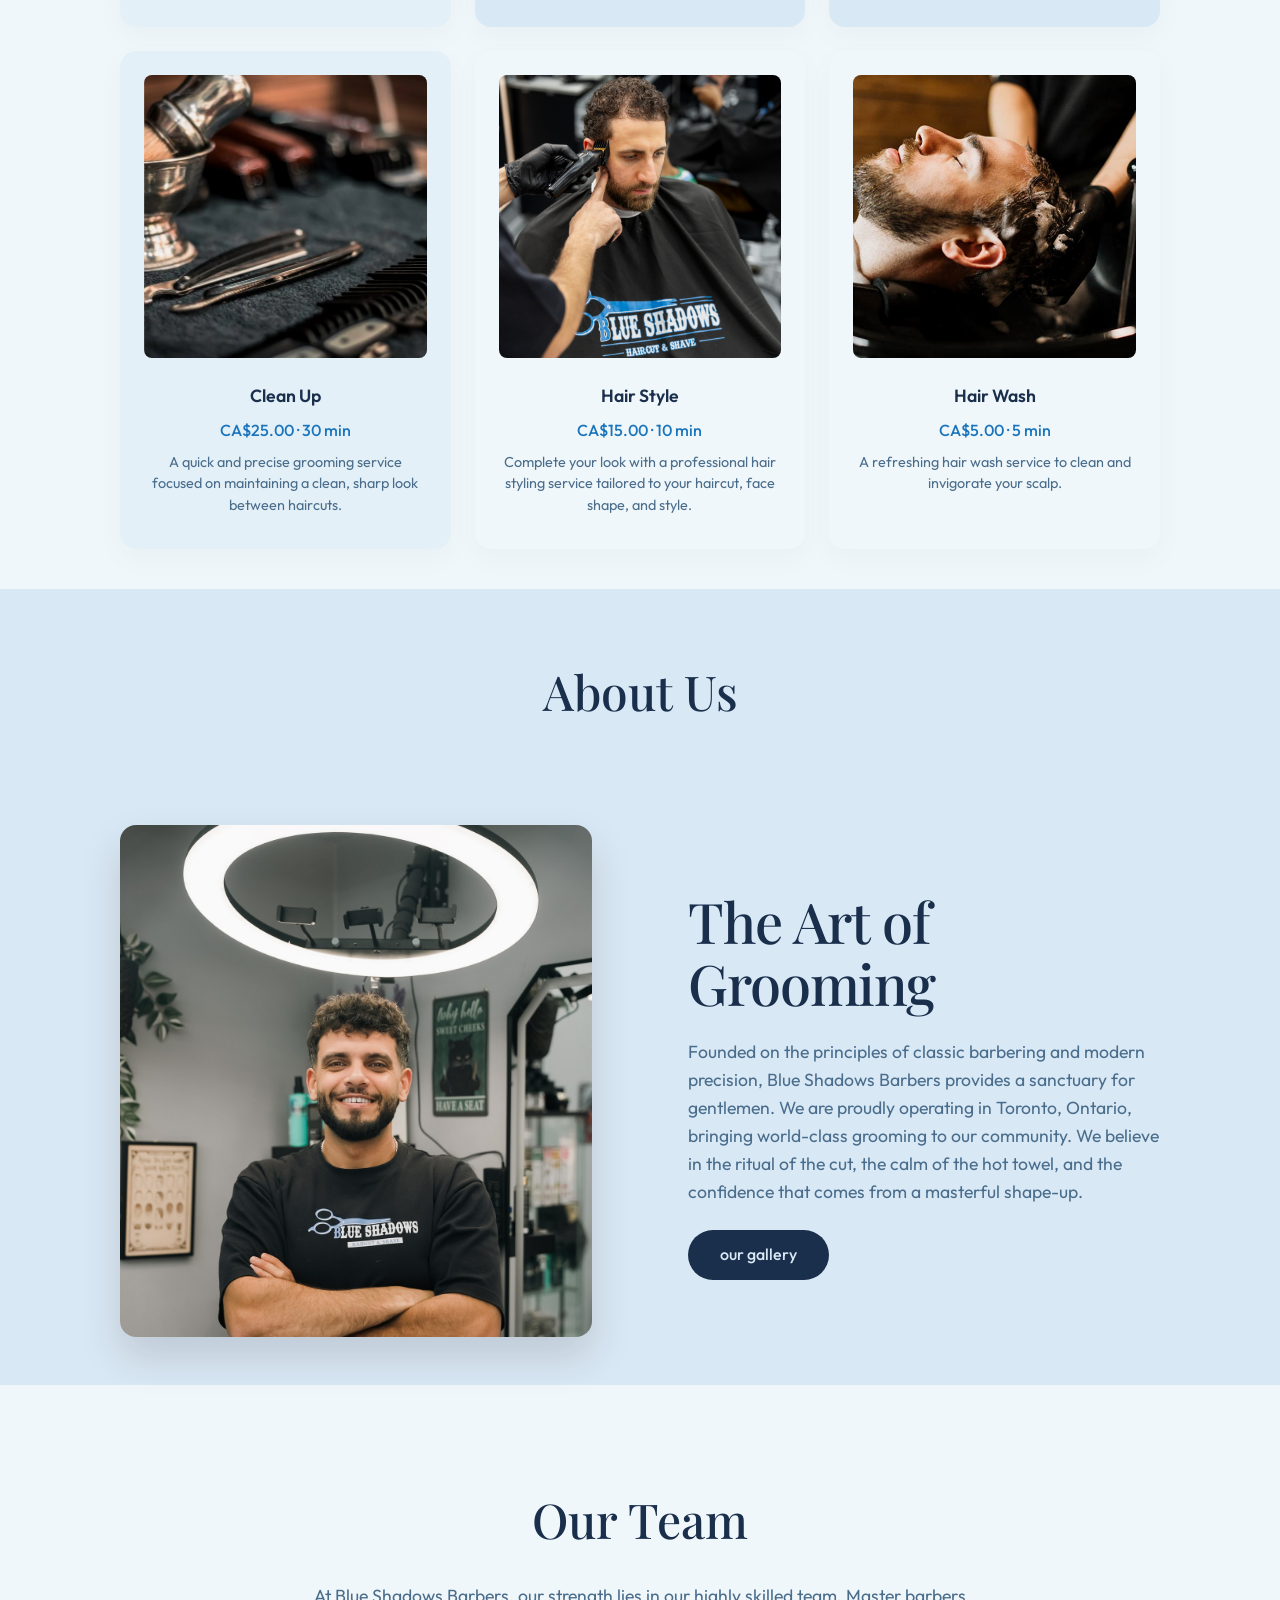
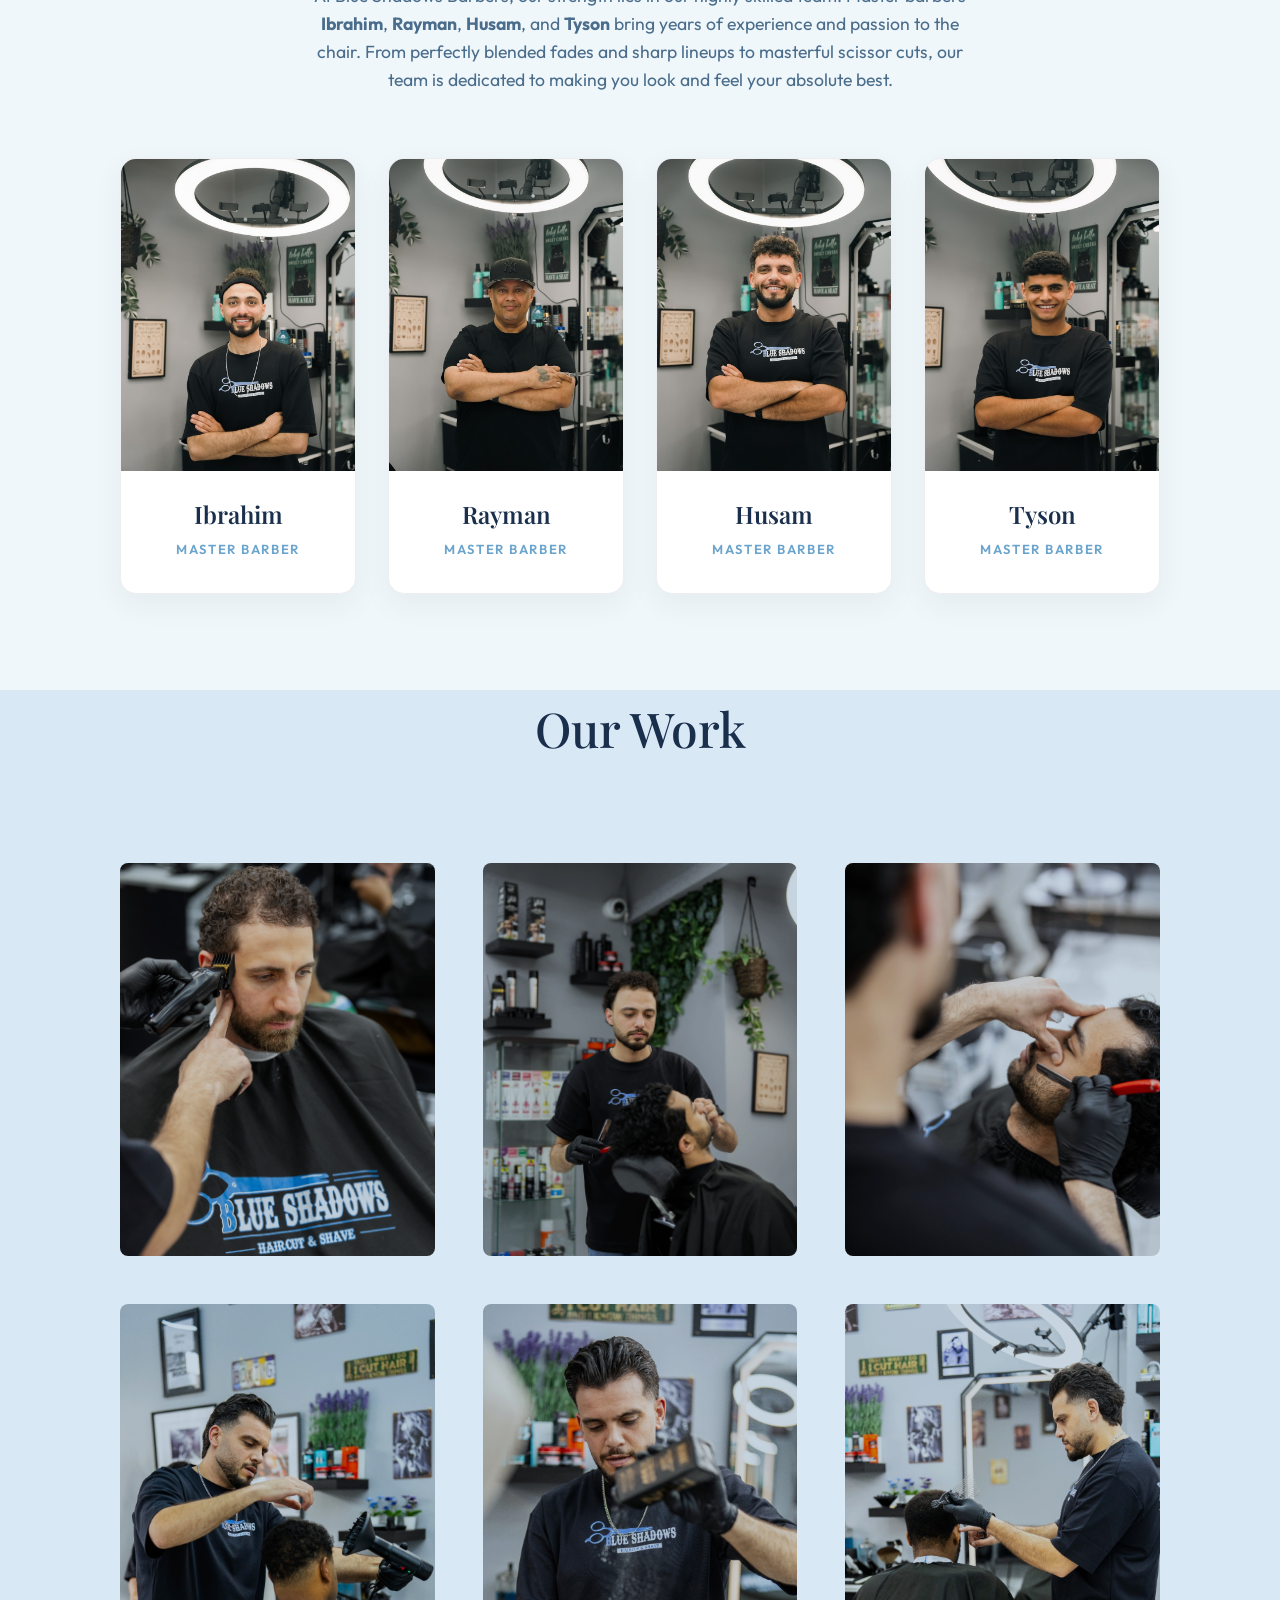
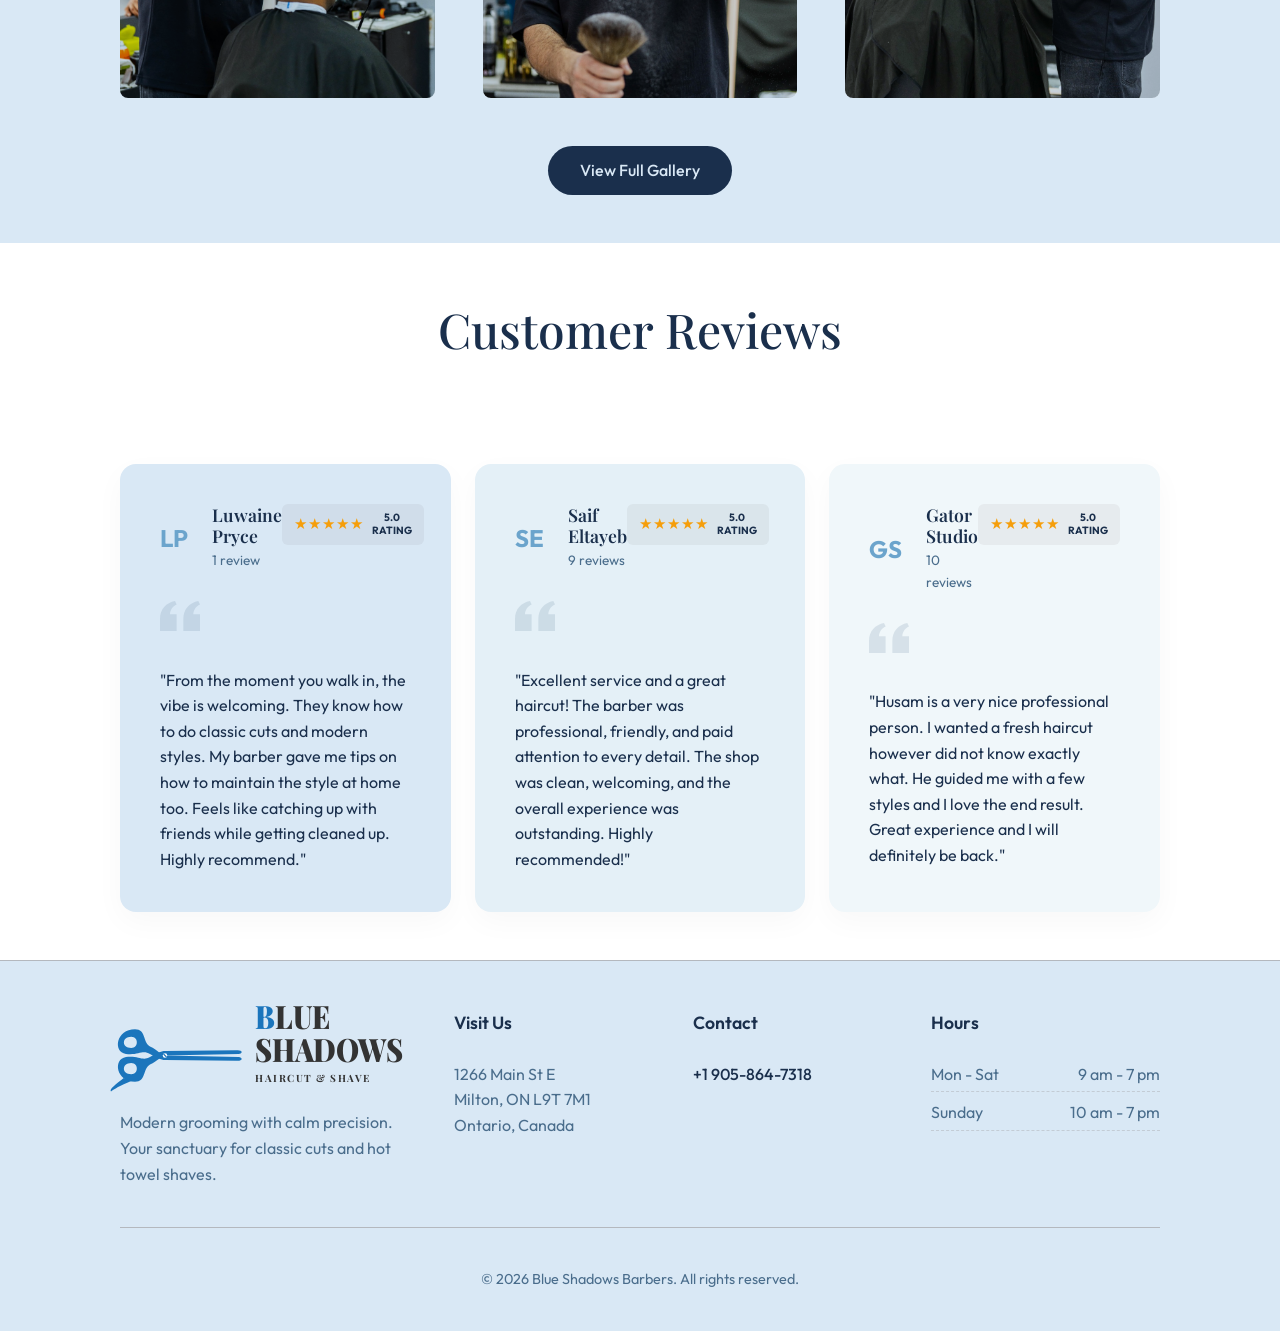
==== commit e5381f57: "Update Regular Haircut card photo with client haircut image" ====
--- a/index.html
+++ b/index.html
@@ -122,7 +122,7 @@
               <text x="0" y="9" text-anchor="middle" fill="#FFFFFF" font-family="Outfit, sans-serif" font-size="12.5" font-weight="700" letter-spacing="1.2">OFFER</text>
             </g>
           </svg>
-          <img src="gallery images/unnamed (11).webp" alt="Regular Haircut Special Offer" class="card-img" />
+          <img src="gallery images/regular-haircut.jpg" alt="Regular Haircut Special Offer" class="card-img" style="object-position: center 35%;" />
           <div class="card-body">
             <h3 class="card-title">Regular Haircut</h3>
             <div class="card-price">CA$25.00 &middot; 30 min</div>
